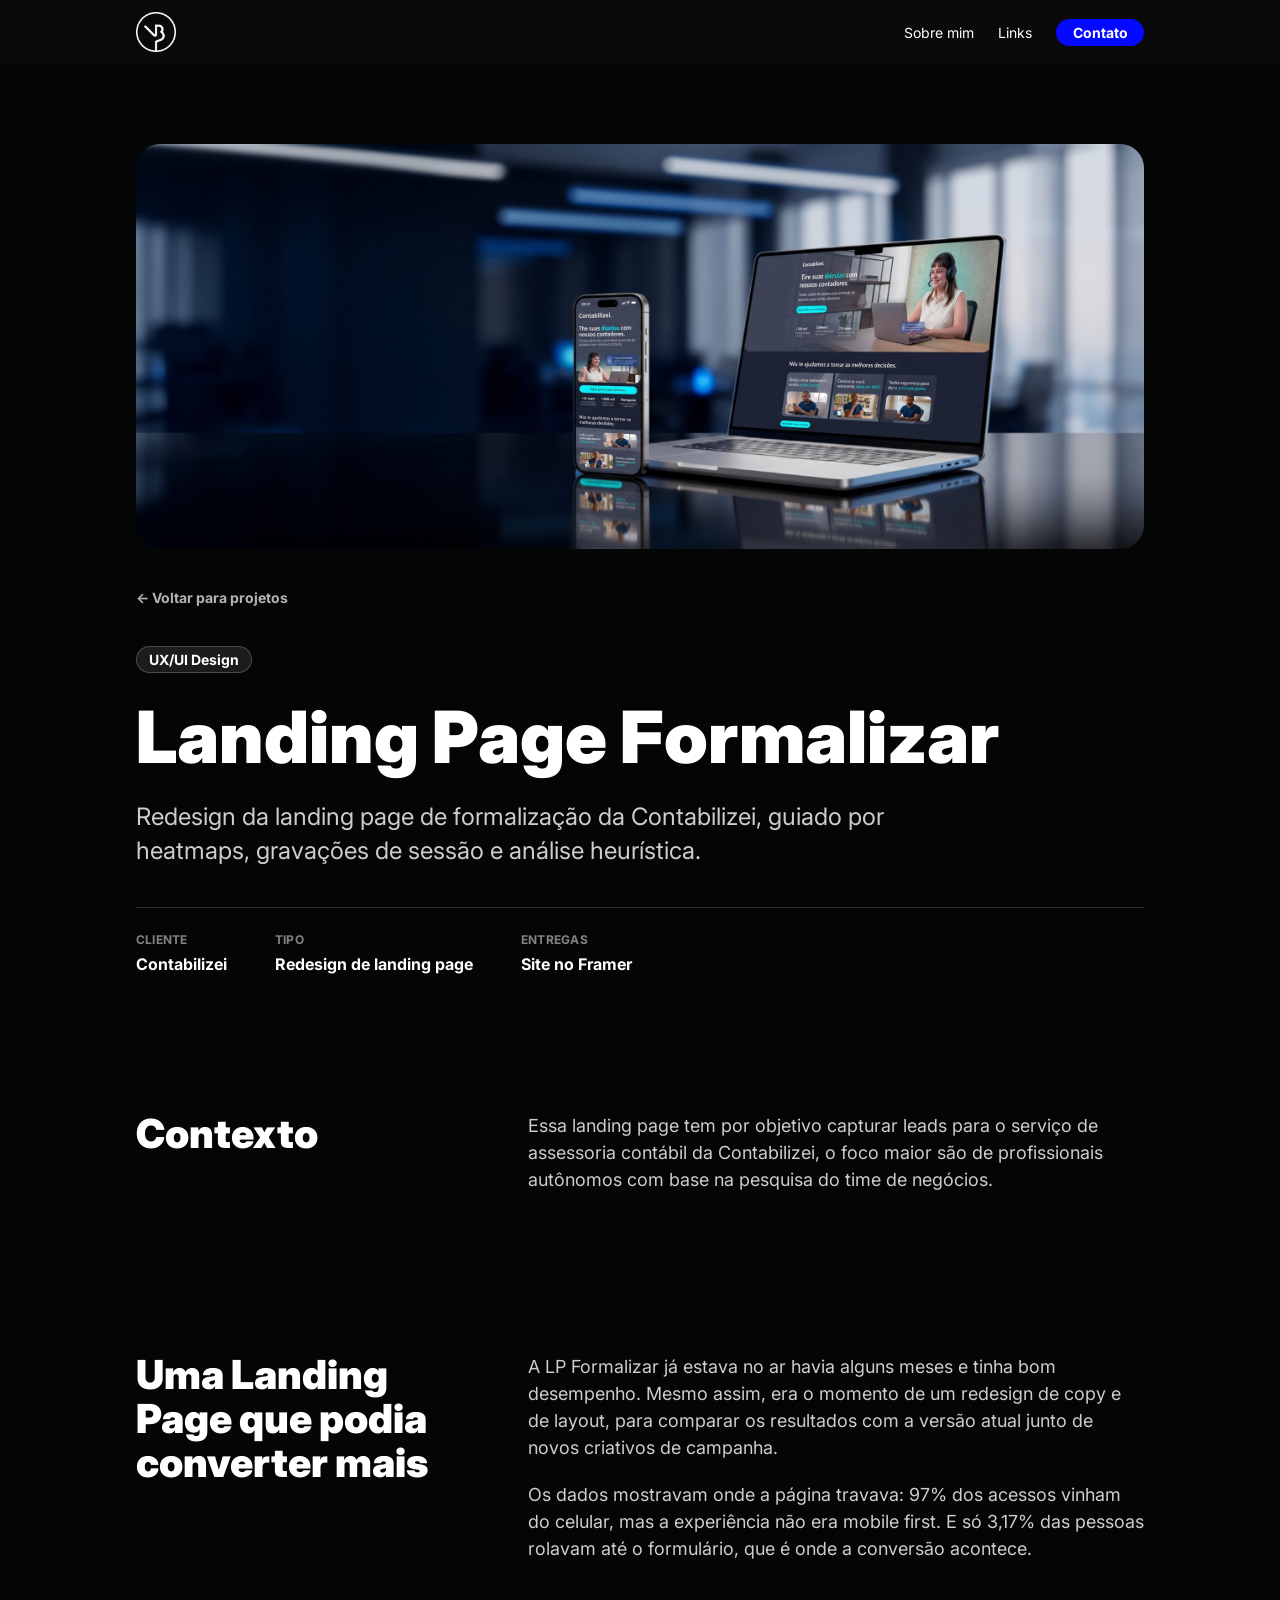
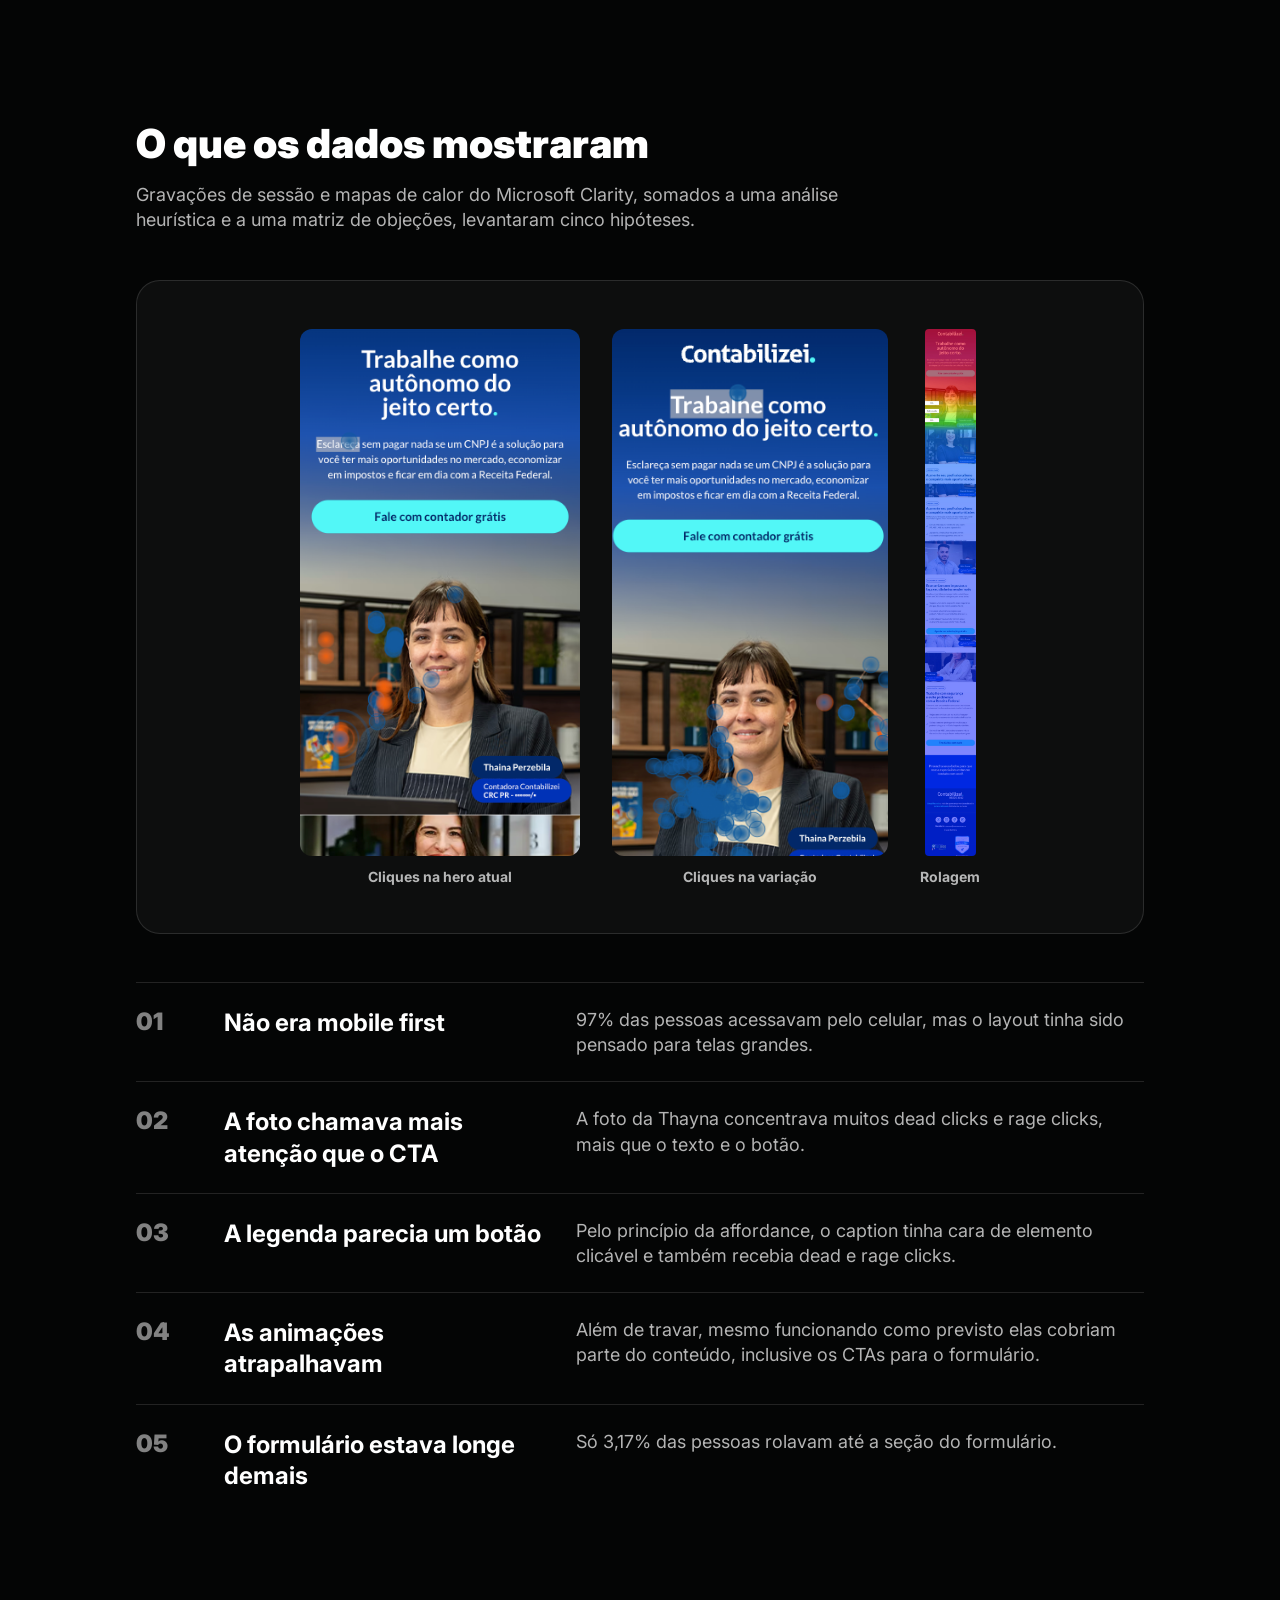
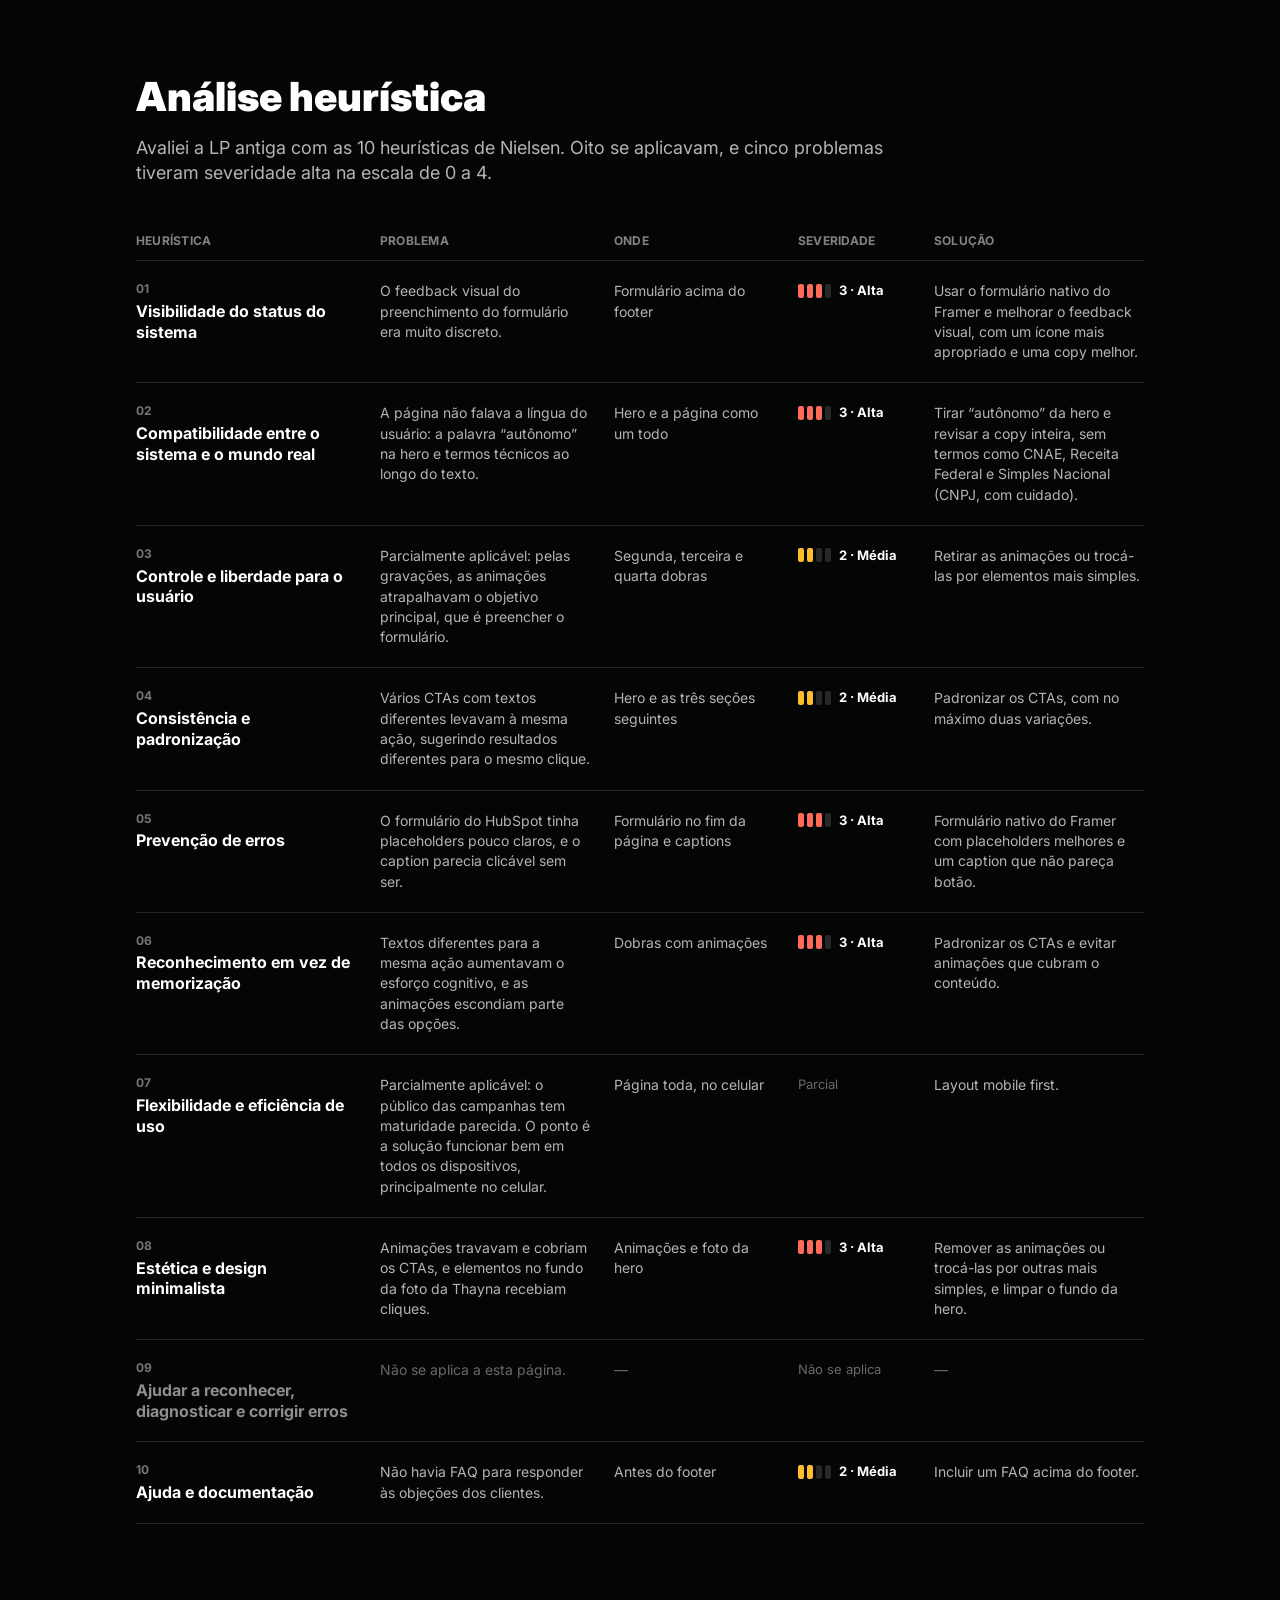
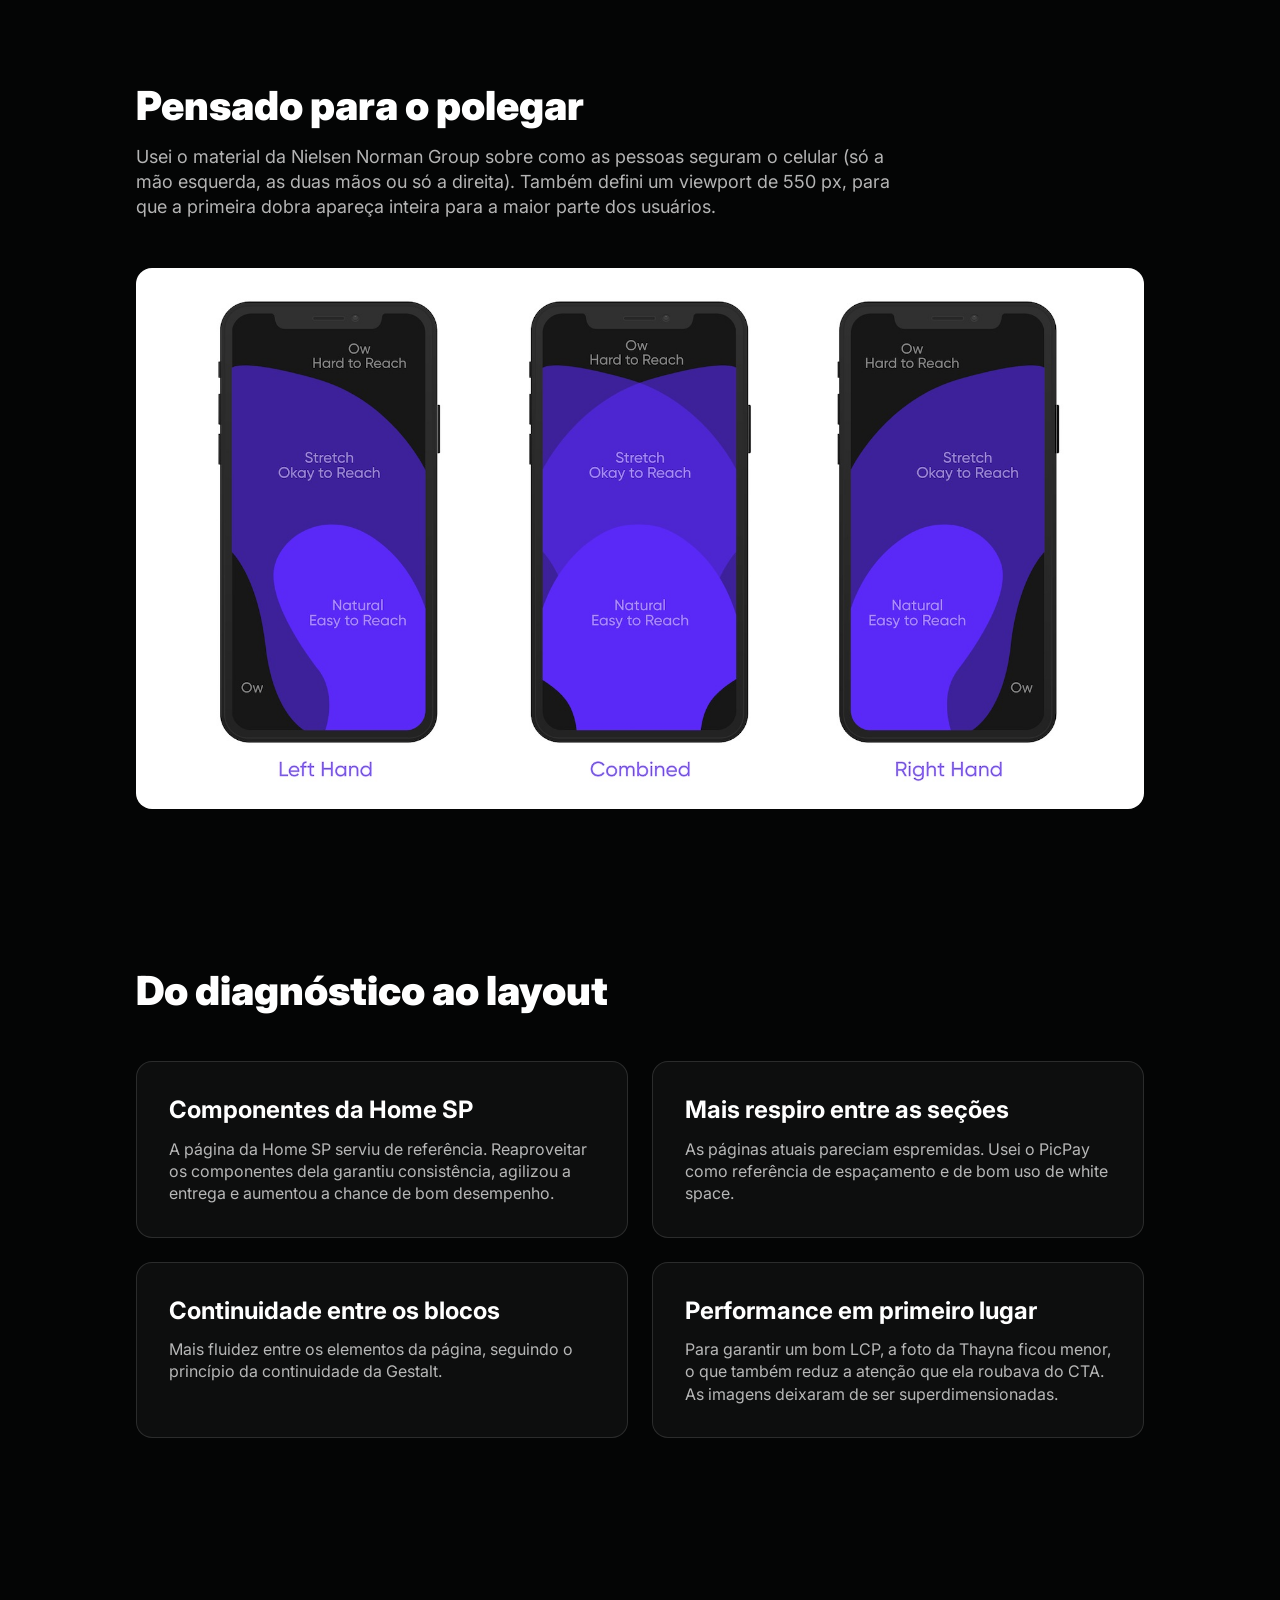
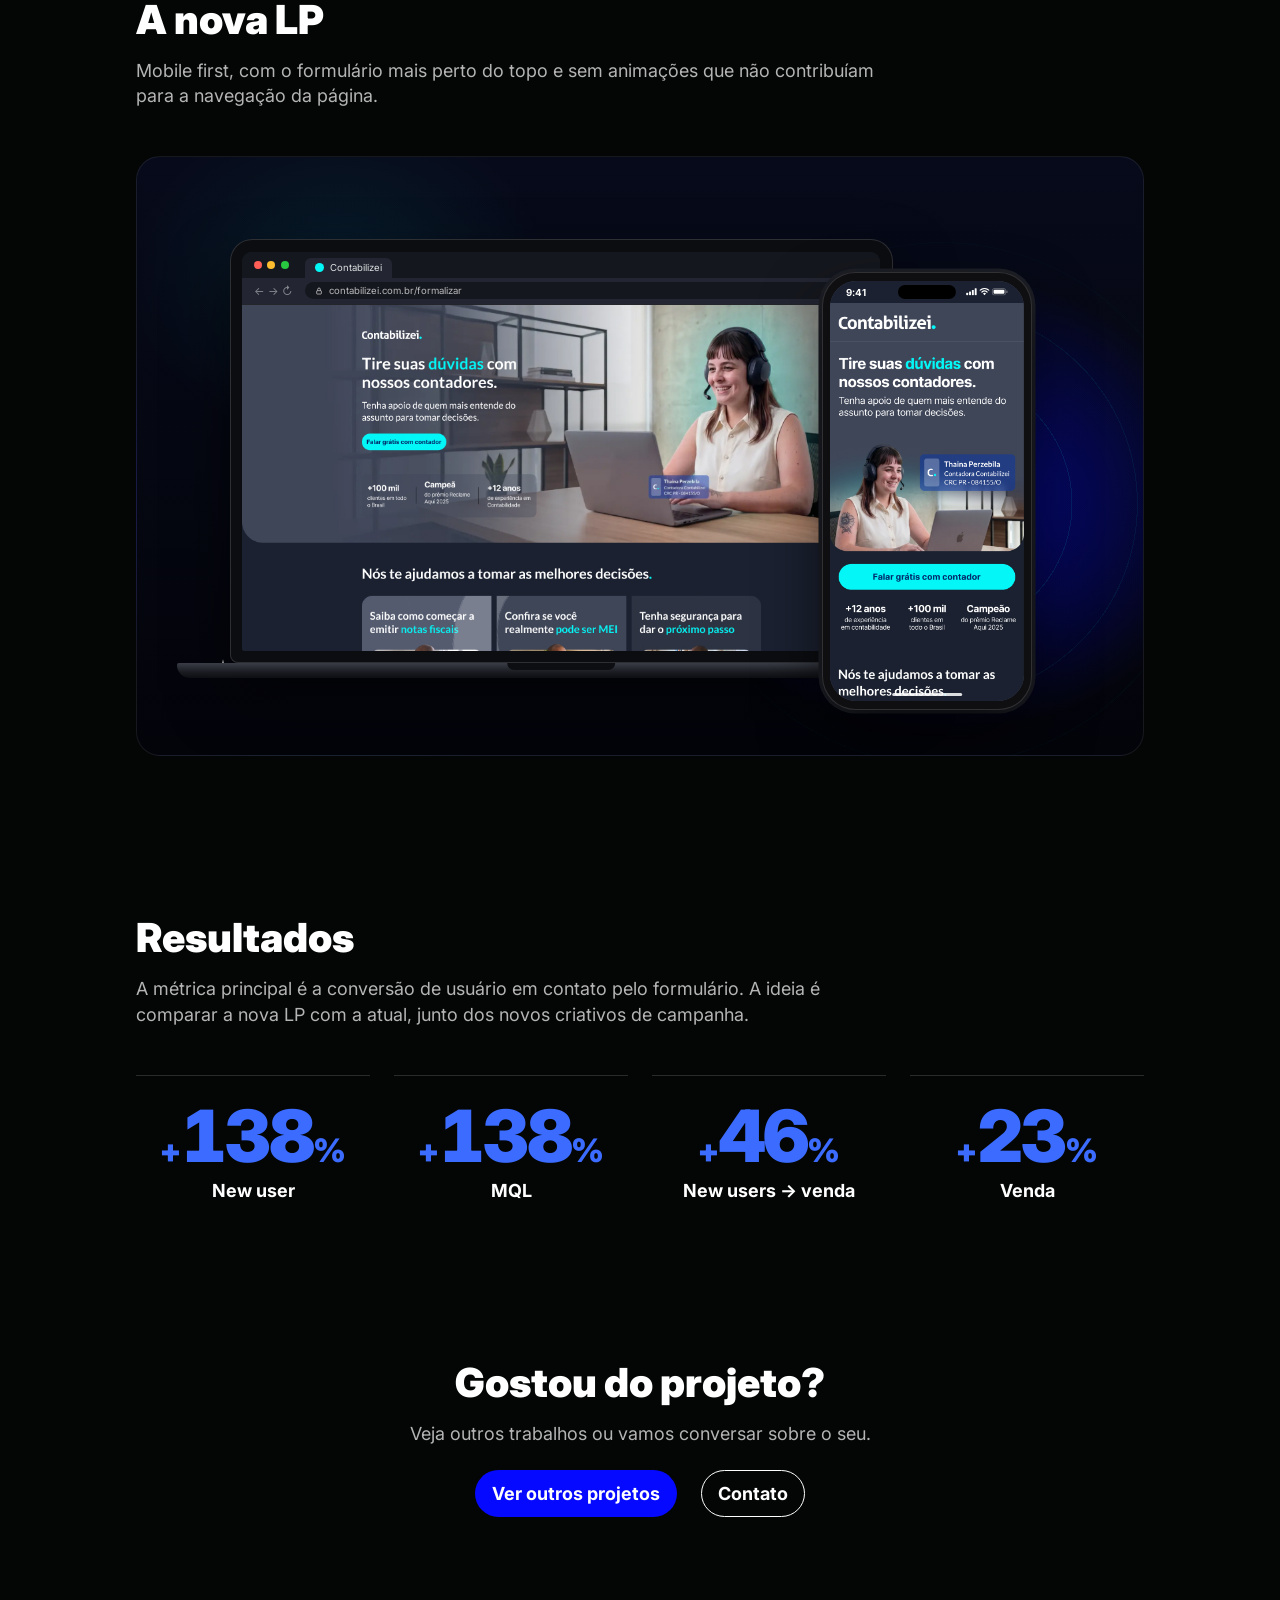
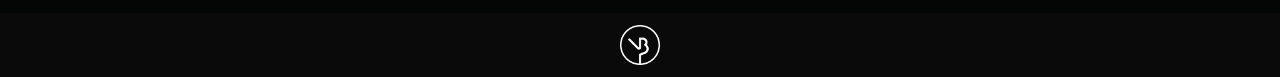
==== formalizar.html @ 8c61dcdd "Espaçamento vertical menor no mobile Seções passam de 56px para 40px em cima e embaixo (80px entre s" ====
<!DOCTYPE html>
<html lang="pt-BR">
<head>
  <meta charset="UTF-8">
  <meta name="viewport" content="width=device-width, initial-scale=1.0">
  <title>Landing Page Formalizar — Victor Brito</title>
  <link rel="preconnect" href="https://fonts.googleapis.com">
  <link rel="preconnect" href="https://fonts.gstatic.com" crossorigin>
  <link href="https://fonts.googleapis.com/css2?family=Inter:wght@400;700;900&display=swap" rel="stylesheet">
  <style>
    :root {
      --color-bg: #0a0a0a;
      --color-bg-alt: #040505;
      --color-text: #ffffff;
      --color-text-muted: rgba(255, 255, 255, .7);
      --color-border: rgba(255, 255, 255, .08);
      --color-primary: #0509ff;
      --color-card: rgba(255, 255, 255, .04);
      --color-card-border: rgba(255, 255, 255, .12);
      --stage-bg: linear-gradient(180deg, #05216b 0%, #12172a 100%);
      --container: 1008px;
      --gutter: 16px;
    }

    *, *::before, *::after { box-sizing: border-box; }
    html { scroll-behavior: smooth; }

    body {
      margin: 0;
      background: var(--color-bg-alt);
      color: var(--color-text);
      font-family: 'Inter', system-ui, sans-serif;
      -webkit-font-smoothing: antialiased;
    }

    a { color: inherit; text-decoration: none; }
    img { display: block; max-width: 100%; }

    .container {
      width: 100%;
      max-width: calc(var(--container) + var(--gutter) * 2);
      margin: 0 auto;
      padding: 0 var(--gutter);
    }

    .btn {
      display: inline-flex;
      align-items: center;
      justify-content: center;
      background: var(--color-primary);
      color: var(--color-text);
      font-weight: 700;
      border: 1px solid transparent;
      border-radius: 360px;
      white-space: nowrap;
    }
    .btn:hover { filter: brightness(1.15); }
    .btn--outline { background: transparent; border-color: var(--color-text); }
    .btn--outline:hover { filter: none; background: rgba(255, 255, 255, .08); }

    /* Header (mesmo do index) */
    .site-header {
      position: sticky;
      top: 0;
      z-index: 10;
      background: var(--color-bg);
      padding: 12px 0;
    }
    .header { display: flex; align-items: center; justify-content: space-between; }
    .header__logo img { width: 40px; height: 40px; }
    .nav { display: flex; align-items: center; gap: 24px; font-size: 14px; }
    .nav__link:hover { opacity: .75; }
    .nav .btn { width: 88px; padding: 4px 6px; font-size: 14px; }

    /* Seções */
    .section { padding: 80px 0; }
    .stack { display: flex; flex-direction: column; gap: 48px; }
    .section__header { display: flex; flex-direction: column; gap: 16px; }
    .section__title { margin: 0; font-size: 40px; font-weight: 900; line-height: 1.1; }
    .section__text { margin: 0; max-width: 760px; font-size: 18px; line-height: 1.4; color: var(--color-text-muted); }

    .card {
      background: var(--color-card);
      border: 1px solid var(--color-card-border);
      border-radius: 16px;
    }

    /* Celular com a LP rolando dentro da tela */
    .phone {
      --pw: 260px;
      flex: none;
      width: var(--pw);
      aspect-ratio: 250 / 520;
      padding: calc(var(--pw) * .035);
      background: #0f0f12;
      border: 1px solid rgba(255, 255, 255, .14);
      border-radius: calc(var(--pw) * .16);
      box-shadow: 0 24px 48px rgba(0, 0, 0, .45);
    }
    .phone__screen {
      display: flex;
      flex-direction: column;
      height: 100%;
      overflow: hidden;
      border-radius: calc(var(--pw) * .125);
      background: #3f4658;
    }
    /* Barra de status do iPhone, na cor do topo de cada LP */
    .status {
      position: relative;
      flex: none;
      display: flex;
      align-items: center;
      justify-content: space-between;
      height: calc(var(--pw) * .108);
      padding: 0 calc(var(--pw) * .075);
      background: #3f4658;
      color: #fff;
      font-size: calc(var(--pw) * .046);
      font-weight: 700;
      letter-spacing: -.01em;
    }
    .status--blue { background: #022869; }
    .status--lp { background: #1b2130; }
    .status::after {
      content: '';
      position: absolute;
      top: 20%;
      left: 50%;
      width: 30%;
      height: 60%;
      background: #000;
      border-radius: 999px;
      transform: translateX(-50%);
    }
    .status svg { width: calc(var(--pw) * .2); height: calc(var(--pw) * .036); }
    .phone__viewport { flex: 1; overflow: hidden; container-type: size; }
    /* indicador de início do iPhone */
    .phone__screen { position: relative; }
    .phone__screen::after {
      content: '';
      position: absolute;
      bottom: calc(var(--pw) * .025);
      left: 50%;
      width: 36%;
      height: calc(var(--pw) * .014);
      background: rgba(255, 255, 255, .85);
      border-radius: 999px;
      transform: translateX(-50%);
    }
    .phone__viewport img {
      width: 100%;
      height: auto;
      animation: lpScroll 48s ease-in-out var(--scroll-delay, 0s) infinite alternate;
    }
    @keyframes lpScroll {
      0%, 8%    { transform: translateY(0); }
      92%, 100% { transform: translateY(calc(-100% + 100cqh)); }
    }

    /* Hero */
    .hero { padding: 80px 0 56px; }
    .hero .stack { gap: 40px; }
    .hero__media { margin: 0; overflow: hidden; border-radius: 24px; aspect-ratio: 2400 / 964; background: #0b1220; }
    .hero__media img { width: 100%; height: 100%; object-fit: cover; object-position: 62% 50%; }

    .back-link {
      display: inline-flex;
      align-self: flex-start;
      font-size: 14px;
      font-weight: 700;
      color: var(--color-text-muted);
    }
    .back-link:hover { color: var(--color-text); }
    .intro { display: flex; flex-direction: column; align-items: flex-start; gap: 24px; }
    .tag {
      padding: 4px 12px;
      background: rgba(45, 44, 45, .6);
      border: 1px solid rgba(255, 255, 255, .2);
      border-radius: 360px;
      font-size: 14px;
      font-weight: 700;
    }
    .intro__title { margin: 0; font-size: 72px; font-weight: 900; line-height: 1.1; }
    .intro__text { margin: 0; max-width: 760px; font-size: 24px; line-height: 1.4; color: rgba(255, 255, 255, .8); }

    .facts {
      display: flex;
      flex-wrap: wrap;
      gap: 24px 48px;
      margin: 0;
      padding-top: 24px;
      border-top: 1px solid rgba(255, 255, 255, .15);
    }
    .facts dt { font-size: 12px; font-weight: 700; letter-spacing: .02em; text-transform: uppercase; color: rgba(255, 255, 255, .5); }
    .facts dd { margin: 6px 0 0; font-size: 16px; font-weight: 700; line-height: 1.4; }

    /* O problema */
    .about { display: grid; grid-template-columns: 320px 1fr; gap: 72px; }
    .about__title { margin: 0; font-size: 40px; font-weight: 900; line-height: 1.1; }
    .about__text { display: flex; flex-direction: column; gap: 20px; }
    .about__text p { margin: 0; font-size: 18px; line-height: 1.5; color: rgba(255, 255, 255, .8); }

    /* Diagnóstico */
    .heatmaps {
      display: flex;
      justify-content: center;
      align-items: flex-end;
      gap: 32px;
      margin: 0;
      padding: 48px;
      border-radius: 24px;
    }
    .heatmaps figure { display: flex; flex-direction: column; align-items: center; gap: 12px; margin: 0; }
    .heatmap__crop {
      position: relative;
      display: block;
      height: 527px;
      aspect-ratio: var(--ratio);
      overflow: hidden;
      border-radius: 12px;
    }
    .heatmap__crop--thin { border-radius: 4px; }
    /* --sx/--sy: fração visível; --tx/--ty: início do recorte (valores do Figma) */
    .heatmap__crop img {
      position: absolute;
      left: calc(var(--tx, 0) / var(--sx, 1) * -100%);
      top: calc(var(--ty, 0) / var(--sy, 1) * -100%);
      width: calc(100% / var(--sx, 1));
      height: calc(100% / var(--sy, 1));
      max-width: none;
    }
    .heatmaps figcaption { font-size: 14px; font-weight: 700; color: var(--color-text-muted); text-align: center; }

    .hypotheses { margin: 0; padding: 0; list-style: none; counter-reset: hip; }
    .hypotheses li {
      display: grid;
      grid-template-columns: 56px 320px 1fr;
      gap: 32px;
      padding: 24px 0;
      border-top: 1px solid var(--color-card-border);
      counter-increment: hip;
    }
    .hypotheses li::before {
      content: counter(hip, decimal-leading-zero);
      font-size: 24px;
      font-weight: 900;
      color: rgba(255, 255, 255, .5);
    }
    .hypotheses h3 { margin: 0; font-size: 24px; font-weight: 700; line-height: 1.3; }
    .hypotheses p { margin: 0; font-size: 18px; line-height: 1.4; color: var(--color-text-muted); }

    /* Ergonomia */
    .media { margin: 0; border-radius: 16px; overflow: hidden; }
    .media img { width: 100%; height: auto; }

    /* Decisões */
    .grid-2 { display: grid; grid-template-columns: repeat(2, 1fr); gap: 24px; }
    .decision { display: flex; flex-direction: column; gap: 12px; padding: 32px; }
    .decision h3 { margin: 0; font-size: 24px; font-weight: 700; line-height: 1.3; }
    .decision p { margin: 0; font-size: 16px; line-height: 1.4; color: var(--color-text-muted); }

    /*
      A nova LP: cena com notebook e celular (referência: mockups de produto em fundo escuro
      com brilho). Tudo é medido em cqw, então a composição escala inteira com a largura.
    */
    .showcase {
      position: relative;
      aspect-ratio: 1008 / 600;
      overflow: hidden;
      border-radius: 24px;
      background:
        radial-gradient(40% 55% at 80% 58%, rgba(5, 9, 255, .55), transparent 70%),
        radial-gradient(30% 40% at 20% 20%, rgba(4, 247, 247, .08), transparent 70%),
        linear-gradient(180deg, #070a1a 0%, #03040a 100%);
      border: 1px solid var(--color-border);
      container-type: inline-size;
    }
    /* anéis concêntricos atrás do celular */
    .showcase__rings {
      position: absolute;
      top: 58%;
      left: 80%;
      width: 60cqw;
      aspect-ratio: 1;
      border-radius: 50%;
      background: repeating-radial-gradient(circle, transparent 0 6.4cqw, rgba(4, 247, 247, .1) 6.4cqw calc(6.4cqw + 1px));
      -webkit-mask-image: radial-gradient(circle, #000 30%, transparent 70%);
      mask-image: radial-gradient(circle, #000 30%, transparent 70%);
      transform: translate(-50%, -50%);
    }
    .showcase__spark {
      position: absolute;
      width: 1.1cqw;
      aspect-ratio: 1;
      background: #fff;
      opacity: .8;
      clip-path: polygon(50% 0, 60% 40%, 100% 50%, 60% 60%, 50% 100%, 40% 60%, 0 50%, 40% 40%);
      animation: spark 3.2s ease-in-out var(--d, 0s) infinite;
    }
    @keyframes spark {
      0%, 100% { opacity: .25; transform: scale(.7); }
      50%      { opacity: .9;  transform: scale(1); }
    }

    /* no desktop os "slots" não existem: notebook e celular se posicionam na cena */
    .showcase__slot { display: contents; }
    .laptop { position: absolute; top: 8.2cqw; left: 9.2cqw; width: 65.9cqw; }
    .laptop__lid {
      padding: 1.1cqw;
      background: #0c0d11;
      border: 1px solid rgba(255, 255, 255, .14);
      border-radius: 2.2cqw 2.2cqw .8cqw .8cqw;
      box-shadow: 0 3cqw 6cqw rgba(0, 0, 0, .55);
    }
    .laptop__screen {
      display: flex;
      flex-direction: column;
      aspect-ratio: 16 / 10;
      overflow: hidden;
      border-radius: 1cqw 1cqw .3cqw .3cqw;
      background: #1b2130;
    }
    .laptop__base {
      position: relative;
      width: 116%;
      height: 1.5cqw;
      margin-left: -8%;
      background: linear-gradient(180deg, #3a3d46 0%, #1a1c22 60%, #0d0e12 100%);
      border-radius: .3cqw .3cqw 2cqw 2cqw;
    }
    .laptop__base::before {
      content: '';
      position: absolute;
      top: 0;
      left: 50%;
      width: 14%;
      height: 45%;
      background: #0d0e12;
      border-radius: 0 0 .8cqw .8cqw;
      transform: translateX(-50%);
    }
    /* barra do navegador */
    .browser { flex: none; background: #15171e; border-bottom: 1px solid rgba(255, 255, 255, .06); }
    .browser__tabs { display: flex; align-items: flex-end; gap: 1.6cqw; height: 2.6cqw; padding: 0 1.2cqw; }
    .browser__dots { display: flex; gap: .55cqw; align-self: center; }
    .browser__dots i { width: .8cqw; aspect-ratio: 1; border-radius: 50%; background: #ff5f57; }
    .browser__dots i:nth-child(2) { background: #febc2e; }
    .browser__dots i:nth-child(3) { background: #28c840; }
    .browser__tab {
      display: flex;
      align-items: center;
      gap: .6cqw;
      height: 2cqw;
      padding: 0 1cqw;
      background: #232632;
      border-radius: .6cqw .6cqw 0 0;
      font-size: .95cqw;
      color: rgba(255, 255, 255, .85);
    }
    .browser__tab::before { content: ''; width: .9cqw; aspect-ratio: 1; border-radius: 50%; background: #04f7f7; }
    .browser__bar { display: flex; align-items: center; gap: 1.2cqw; height: 2.6cqw; padding: 0 1.2cqw; background: #232632; }
    .browser__nav { display: flex; gap: .9cqw; font-size: 1.1cqw; color: rgba(255, 255, 255, .45); }
    .browser__url {
      display: flex;
      flex: 1;
      align-items: center;
      gap: .6cqw;
      height: 1.7cqw;
      padding: 0 1cqw;
      background: #15171e;
      border-radius: 999px;
      font-size: .95cqw;
      color: rgba(255, 255, 255, .7);
    }
    .browser__url svg { width: .8cqw; height: .8cqw; }
    .laptop__viewport { flex: 1; overflow: hidden; container-type: size; }
    .laptop__viewport img {
      width: 100%;
      height: auto;
      animation: lpScroll 40s ease-in-out -4s infinite alternate;
    }

    .showcase .phone {
      --pw: 20.9cqw;
      position: absolute;
      right: 11cqw;
      bottom: 4.5cqw;
      box-shadow: 0 3cqw 6cqw rgba(0, 0, 0, .6), 0 0 0 .35cqw #1d1f26;
    }

    /*
      Análise heurística: no desktop é uma tabela; no mobile cada heurística vira um item
      de acordeão (o título e a severidade ficam à vista, o resto abre ao tocar).
    */
    .heuristics { margin: 0; padding: 0; list-style: none; border-top: 1px solid var(--color-card-border); }
    .heuristics__head,
    .heuristic__row {
      display: grid;
      grid-template-columns: 220px 1fr 160px 112px 1fr;
      gap: 24px;
    }
    .heuristics__head {
      padding: 0 0 12px;
      font-size: 12px;
      font-weight: 700;
      letter-spacing: .02em;
      text-transform: uppercase;
      color: rgba(255, 255, 255, .5);
    }
    .heuristic { border-bottom: 1px solid var(--color-card-border); }
    .heuristic__row { padding: 20px 0; font-size: 14px; line-height: 1.45; color: var(--color-text-muted); }
    /* no desktop o botão e o corpo "somem" e os filhos viram células da grade */
    .heuristic__toggle {
      display: contents;
      font: inherit;
      color: inherit;
      text-align: left;
      background: none;
      border: 0;
      padding: 0;
      cursor: default;
    }
    .heuristic__name { font-size: 16px; font-weight: 700; line-height: 1.3; color: var(--color-text); }
    .heuristic__name small { display: block; margin-bottom: 4px; font-size: 12px; color: rgba(255, 255, 255, .45); }
    .heuristic__chevron { display: none; }
    .heuristic__body, .heuristic__inner { display: contents; }
    .heuristic__field { margin: 0; }
    /* ordem das colunas: heurística, problema, onde, severidade, solução */
    .heuristic__name { order: 1; }
    .heuristic__field:nth-child(1) { order: 2; }
    .heuristic__field:nth-child(2) { order: 3; }
    .heuristic__row .severity { order: 4; }
    .heuristic__field:nth-child(3) { order: 5; }
    .heuristic__field b { display: none; }
    .heuristic--na .heuristic__row { color: rgba(255, 255, 255, .4); }
    .heuristic--na .heuristic__name { color: rgba(255, 255, 255, .55); }
    /* severidade na escala de Nielsen (0 a 4) */
    .severity { display: inline-flex; align-items: center; gap: 8px; align-self: start; font-size: 13px; font-weight: 700; color: var(--color-text); white-space: nowrap; }
    .severity__bars { display: flex; gap: 3px; }
    .severity__bars i { width: 6px; height: 14px; border-radius: 2px; background: rgba(255, 255, 255, .14); }
    .severity[data-level="2"] .severity__bars i:nth-child(-n+2) { background: #febc2e; }
    .severity[data-level="3"] .severity__bars i:nth-child(-n+3) { background: #ff6b5a; }
    .severity--na { font-weight: 400; color: rgba(255, 255, 255, .4); }

    /* Resultados: big numbers */
    .bignums { display: grid; grid-template-columns: repeat(4, 1fr); gap: 24px; margin: 0; }
    .bignum {
      display: flex;
      flex-direction: column;
      align-items: center;
      gap: 8px;
      text-align: center;
      padding-top: 24px;
      border-top: 1px solid rgba(255, 255, 255, .15);
    }
    .bignum dt { order: 2; font-size: 18px; font-weight: 700; }
    .bignum dd {
      order: 1;
      margin: 0;
      font-size: 72px;
      font-weight: 900;
      line-height: 1;
      letter-spacing: -.03em;
      color: #3b6cff;
      font-variant-numeric: tabular-nums;
    }
    /* "+" e "%" menores, como no Figma */
    .bignum dd small { font-size: .45em; letter-spacing: 0; }

    /* CTA */
    .cta { padding-bottom: 96px; text-align: center; }
    .cta .section__header { align-items: center; margin-bottom: 24px; }
    .cta__actions { display: flex; flex-wrap: wrap; justify-content: center; gap: 24px; }
    .cta__actions .btn { padding: 12px 16px; font-size: 18px; }

    /* Footer */
    .site-footer { background: var(--color-bg); padding: 12px 0; }
    .site-footer .container { display: flex; justify-content: center; }
    .site-footer img { width: 40px; height: 40px; }

    @media (max-width: 900px) {
      .about { grid-template-columns: 1fr; gap: 24px; }
      .facts { grid-template-columns: repeat(2, 1fr); gap: 20px 16px; }
      .hypotheses li { grid-template-columns: 1fr; gap: 8px; }
      .heatmaps { gap: 12px; padding: 24px 16px; }
      .heatmap__crop { height: auto; width: 100%; }
      .heatmaps figure:nth-child(1), .heatmaps figure:nth-child(2) { width: 42%; }
      .heatmaps figure:nth-child(3) { width: 8%; }
      .heatmaps figcaption { font-size: 12px; }
      .bignums { grid-template-columns: repeat(2, 1fr); gap: 32px 24px; }
      .bignum dd { font-size: 64px; }
      /* heurísticas viram acordeão */
      .heuristics__head { display: none; }
      .heuristic__row { display: block; padding: 0; }
      .heuristic__toggle {
        display: grid;
        grid-template-columns: 1fr auto auto;
        align-items: center;
        gap: 12px;
        width: 100%;
        padding: 18px 0;
        cursor: pointer;
      }
      .heuristic__name, .heuristic__row .severity { order: 0; }
      .heuristic__chevron { display: block; width: 18px; height: 18px; color: rgba(255, 255, 255, .6); transition: transform .3s ease; }
      .heuristic.is-open .heuristic__chevron { transform: rotate(180deg); }
      .heuristic__body { display: grid; grid-template-rows: 0fr; transition: grid-template-rows .35s ease; }
      .heuristic.is-open .heuristic__body { grid-template-rows: 1fr; }
      .heuristic__inner { display: flex; flex-direction: column; gap: 14px; min-height: 0; overflow: hidden; }
      .heuristic.is-open .heuristic__inner { padding-bottom: 20px; }
      .heuristic__field b { display: block; margin-bottom: 4px; font-size: 12px; letter-spacing: .02em; text-transform: uppercase; color: rgba(255, 255, 255, .45); }
    }

    /* Mobile (Figma: frame de 390px, margem de 20px) */
    @media (max-width: 600px) {
      :root { --gutter: 20px; }
      .section { padding: 40px 0; }
      .stack { gap: 32px; }
      .hero { padding-top: 32px; }
      .hero .stack { gap: 32px; }
      .hero__media { aspect-ratio: 350 / 260; border-radius: 16px; }
      /*
        Cena do mockup no mobile (Figma): dois cards, o celular sozinho e depois o notebook.
        Cada slot vira um card com o próprio brilho, e os cqw passam a valer pela largura dele.
      */
      .showcase {
        display: flex;
        flex-direction: column;
        gap: 32px;
        aspect-ratio: auto;
        overflow: visible;
        background: none;
        border: 0;
        border-radius: 0;
      }
      .showcase__rings, .showcase__spark { display: none; }
      .showcase__slot {
        position: relative;
        display: block;
        overflow: hidden;
        background:
          radial-gradient(60% 55% at 50% 55%, rgba(5, 9, 255, .5), transparent 75%),
          linear-gradient(180deg, #070a1a 0%, #03040a 100%);
        border: 1px solid var(--color-border);
        border-radius: 16px;
        container-type: inline-size;
      }
      .showcase__slot--phone { aspect-ratio: 350 / 404; order: -1; }
      .showcase__slot--laptop { aspect-ratio: 350 / 205; }
      .showcase .phone { --pw: 50cqw; top: 5.4cqw; right: auto; bottom: auto; left: 25cqw; }
      .laptop { top: 4.3cqw; left: 10cqw; width: 80cqw; }
      .browser__tabs, .browser__bar { height: 4.6cqw; }
      .browser__dots i { width: 1.4cqw; }
      .browser__tab, .browser__url { font-size: 1.9cqw; }
      .browser__tab { height: 3.4cqw; }
      .browser__url { height: 3cqw; }
      .browser__nav { display: none; }
      .intro__title { font-size: 40px; }
      .intro__text { font-size: 18px; }
      .section__title, .about__title { font-size: 28px; }
      .section__text, .about__text p { font-size: 16px; }
      .facts { grid-template-columns: 1fr; gap: 16px; }
      .hypotheses h3 { font-size: 20px; }
      .hypotheses p { font-size: 16px; }
      .grid-2 { grid-template-columns: 1fr; gap: 16px; }
      .decision { padding: 24px; }
      .decision h3 { font-size: 20px; }
      .bignums { gap: 32px 16px; }
      .bignum dd { font-size: 48px; }
      .bignum dt { font-size: 16px; }
    }
    /* mobile: botões empilhados, na largura toda */
    @media (max-width: 600px) {
      .cta__actions { flex-direction: column; }
      .cta__actions .btn { width: 100%; }
    }
    /* Tipografia mobile um degrau menor; o corpo de texto segue em 16px */
    @media (max-width: 600px) {
      .hero { padding-bottom: 40px; }
      .intro__title { font-size: 32px; }
      .intro__text { font-size: 16px; }
      .section__title, .about__title { font-size: 24px; }
      .hypotheses h3, .decision h3 { font-size: 18px; }
      .bignum dd { font-size: 40px; }
      .cta__actions .btn { font-size: 16px; }
    }
  </style>
  <link rel="stylesheet" href="assets/liquid-glass.css">
  <link rel="stylesheet" href="assets/menu.css">
</head>
<body>
  <!-- Ícones da barra de status dos celulares: sinal, Wi-Fi e bateria -->
  <svg width="0" height="0" style="position: absolute" aria-hidden="true">
    <symbol id="status-icons" viewBox="0 0 66 12" fill="currentColor">
      <rect x="0" y="7.5" width="3" height="4" rx=".8"/>
      <rect x="4.5" y="5.5" width="3" height="6" rx=".8"/>
      <rect x="9" y="3" width="3" height="8.5" rx=".8"/>
      <rect x="13.5" y=".5" width="3" height="11" rx=".8"/>
      <path d="M29 11.6l-2.4-2.8a3.6 3.6 0 0 1 4.8 0z"/>
      <path d="M24.9 6.4a6.3 6.3 0 0 1 8.2 0" fill="none" stroke="currentColor" stroke-width="1.8" stroke-linecap="round"/>
      <path d="M22.2 3.4a10.4 10.4 0 0 1 13.6 0" fill="none" stroke="currentColor" stroke-width="1.8" stroke-linecap="round"/>
      <rect x="41.5" y=".9" width="21" height="10.2" rx="3" fill="none" stroke="currentColor" stroke-opacity=".45"/>
      <rect x="43.4" y="2.8" width="17.2" height="6.4" rx="1.6"/>
      <rect x="63.8" y="4" width="1.6" height="4" rx=".8" fill-opacity=".45"/>
    </symbol>
  </svg>

  <div class="site-header">
    <header class="container header">
      <a href="index.html" class="header__logo" aria-label="Início">
        <img src="assets/logo.png" alt="Logo Victor Brito" width="40" height="40">
      </a>
      <nav class="nav">
        <a href="sobre.html" class="nav__link">Sobre mim</a>
        <a href="links.html" class="nav__link">Links</a>
        <a href="https://api.whatsapp.com/send/?phone=5511976625372&amp;text&amp;type=phone_number&amp;app_absent=0" target="_blank" rel="noopener" class="btn">Contato</a>
      </nav>
    </header>
  </div>

  <main>
    <section class="hero">
      <div class="container stack">
        <figure class="hero__media">
          <img src="assets/formalizar/hero-mockup.jpg" alt="Nova LP Formalizar aberta em um celular e em um notebook sobre uma mesa" width="2400" height="964">
        </figure>

        <a href="index.html#projetos" class="back-link">← Voltar para projetos</a>

        <div class="intro">
          <span class="tag">UX/UI Design</span>
          <h1 class="intro__title">Landing Page Formalizar</h1>
          <p class="intro__text">Redesign da landing page de formalização da Contabilizei, guiado por heatmaps, gravações de sessão e análise heurística.</p>
        </div>

        <dl class="facts">
          <div><dt>Cliente</dt><dd>Contabilizei</dd></div>
          <div><dt>Tipo</dt><dd>Redesign de landing page</dd></div>
          <div><dt>Entregas</dt><dd>Site no Framer</dd></div>
        </dl>
      </div>
    </section>

    <section class="section" aria-labelledby="contexto-titulo">
      <div class="container">
        <div class="about">
          <h2 class="about__title" id="contexto-titulo">Contexto</h2>
          <div class="about__text">
            <p>Essa landing page tem por objetivo capturar leads para o serviço de assessoria contábil da Contabilizei, o foco maior são de profissionais autônomos com base na pesquisa do time de negócios.</p>
          </div>
        </div>
      </div>
    </section>

    <section class="section" aria-labelledby="problema-titulo">
      <div class="container">
        <div class="about">
          <h2 class="about__title" id="problema-titulo">Uma Landing Page que podia converter mais</h2>
          <div class="about__text">
            <p>A LP Formalizar já estava no ar havia alguns meses e tinha bom desempenho. Mesmo assim, era o momento de um redesign de copy e de layout, para comparar os resultados com a versão atual junto de novos criativos de campanha.</p>
            <p>Os dados mostravam onde a página travava: 97% dos acessos vinham do celular, mas a experiência não era mobile first. E só 3,17% das pessoas rolavam até o formulário, que é onde a conversão acontece.</p>
          </div>
        </div>
      </div>
    </section>

    <section class="section" aria-labelledby="diagnostico-titulo">
      <div class="container stack">
        <div class="section__header">
          <h2 class="section__title" id="diagnostico-titulo">O que os dados mostraram</h2>
          <p class="section__text">Gravações de sessão e mapas de calor do Microsoft Clarity, somados a uma análise heurística e a uma matriz de objeções, levantaram cinco hipóteses.</p>
        </div>
        <div class="heatmaps card">
          <figure>
            <span class="heatmap__crop" style="--ratio: 280 / 527; --sx: .9688; --sy: .9687; --tx: .0156; --ty: .0157"><img src="assets/formalizar/heatmap-cliques-v1.png" alt="Mapa de cliques da hero atual, com cliques concentrados na foto da contadora" loading="lazy" width="340" height="640"></span>
            <figcaption>Cliques na hero atual</figcaption>
          </figure>
          <figure>
            <span class="heatmap__crop" style="--ratio: 280 / 533; --sx: .9301; --sy: .9318; --tx: .035; --ty: .0168"><img src="assets/formalizar/heatmap-cliques-v2.png" alt="Mapa de cliques da variação da hero, com cliques na foto e na legenda" loading="lazy" width="334" height="636"></span>
            <figcaption>Cliques na variação</figcaption>
          </figure>
          <figure>
            <span class="heatmap__crop heatmap__crop--thin" style="--ratio: 51 / 527; --sx: .9295; --sy: .9284; --tx: .0353; --ty: .0031"><img src="assets/formalizar/heatmap-rolagem.jpg" alt="Mapa de rolagem da LP: a atenção cai do vermelho no topo para o azul antes do formulário" loading="lazy" width="385" height="3983"></span>
            <figcaption>Rolagem</figcaption>
          </figure>
        </div>
        <ol class="hypotheses">
          <li><h3>Não era mobile first</h3><p>97% das pessoas acessavam pelo celular, mas o layout tinha sido pensado para telas grandes.</p></li>
          <li><h3>A foto chamava mais atenção que o CTA</h3><p>A foto da Thayna concentrava muitos dead clicks e rage clicks, mais que o texto e o botão.</p></li>
          <li><h3>A legenda parecia um botão</h3><p>Pelo princípio da affordance, o caption tinha cara de elemento clicável e também recebia dead e rage clicks.</p></li>
          <li><h3>As animações atrapalhavam</h3><p>Além de travar, mesmo funcionando como previsto elas cobriam parte do conteúdo, inclusive os CTAs para o formulário.</p></li>
          <li><h3>O formulário estava longe demais</h3><p>Só 3,17% das pessoas rolavam até a seção do formulário.</p></li>
        </ol>
      </div>
    </section>

    <section class="section" aria-labelledby="heuristica-titulo">
      <div class="container stack">
        <div class="section__header">
          <h2 class="section__title" id="heuristica-titulo">Análise heurística</h2>
          <p class="section__text">Avaliei a LP antiga com as 10 heurísticas de Nielsen. Oito se aplicavam, e cinco problemas tiveram severidade alta na escala de 0 a 4.</p>
        </div>
        <div class="heuristics-table">
          <div class="heuristics__head" aria-hidden="true"><span>Heurística</span><span>Problema</span><span>Onde</span><span>Severidade</span><span>Solução</span></div>
          <ol class="heuristics">
            <li class="heuristic">
              <div class="heuristic__row">
                <button type="button" class="heuristic__toggle" aria-expanded="false">
                  <span class="heuristic__name"><small>01</small>Visibilidade do status do sistema</span>
                  <span class="severity" data-level="3"><span class="severity__bars" aria-hidden="true"><i></i><i></i><i></i><i></i></span>3 · Alta</span>
                  <svg class="heuristic__chevron" viewBox="0 0 24 24" fill="none" stroke="currentColor" stroke-width="2" stroke-linecap="round" stroke-linejoin="round" aria-hidden="true"><path d="m6 9 6 6 6-6"/></svg>
                </button>
                <div class="heuristic__body">
                  <div class="heuristic__inner">
                    <p class="heuristic__field"><b>Problema</b>O feedback visual do preenchimento do formulário era muito discreto.</p>
                    <p class="heuristic__field"><b>Onde</b>Formulário acima do footer</p>
                    <p class="heuristic__field"><b>Solução</b>Usar o formulário nativo do Framer e melhorar o feedback visual, com um ícone mais apropriado e uma copy melhor.</p>
                  </div>
                </div>
              </div>
            </li>
            <li class="heuristic">
              <div class="heuristic__row">
                <button type="button" class="heuristic__toggle" aria-expanded="false">
                  <span class="heuristic__name"><small>02</small>Compatibilidade entre o sistema e o mundo real</span>
                  <span class="severity" data-level="3"><span class="severity__bars" aria-hidden="true"><i></i><i></i><i></i><i></i></span>3 · Alta</span>
                  <svg class="heuristic__chevron" viewBox="0 0 24 24" fill="none" stroke="currentColor" stroke-width="2" stroke-linecap="round" stroke-linejoin="round" aria-hidden="true"><path d="m6 9 6 6 6-6"/></svg>
                </button>
                <div class="heuristic__body">
                  <div class="heuristic__inner">
                    <p class="heuristic__field"><b>Problema</b>A página não falava a língua do usuário: a palavra “autônomo” na hero e termos técnicos ao longo do texto.</p>
                    <p class="heuristic__field"><b>Onde</b>Hero e a página como um todo</p>
                    <p class="heuristic__field"><b>Solução</b>Tirar “autônomo” da hero e revisar a copy inteira, sem termos como CNAE, Receita Federal e Simples Nacional (CNPJ, com cuidado).</p>
                  </div>
                </div>
              </div>
            </li>
            <li class="heuristic">
              <div class="heuristic__row">
                <button type="button" class="heuristic__toggle" aria-expanded="false">
                  <span class="heuristic__name"><small>03</small>Controle e liberdade para o usuário</span>
                  <span class="severity" data-level="2"><span class="severity__bars" aria-hidden="true"><i></i><i></i><i></i><i></i></span>2 · Média</span>
                  <svg class="heuristic__chevron" viewBox="0 0 24 24" fill="none" stroke="currentColor" stroke-width="2" stroke-linecap="round" stroke-linejoin="round" aria-hidden="true"><path d="m6 9 6 6 6-6"/></svg>
                </button>
                <div class="heuristic__body">
                  <div class="heuristic__inner">
                    <p class="heuristic__field"><b>Problema</b>Parcialmente aplicável: pelas gravações, as animações atrapalhavam o objetivo principal, que é preencher o formulário.</p>
                    <p class="heuristic__field"><b>Onde</b>Segunda, terceira e quarta dobras</p>
                    <p class="heuristic__field"><b>Solução</b>Retirar as animações ou trocá-las por elementos mais simples.</p>
                  </div>
                </div>
              </div>
            </li>
            <li class="heuristic">
              <div class="heuristic__row">
                <button type="button" class="heuristic__toggle" aria-expanded="false">
                  <span class="heuristic__name"><small>04</small>Consistência e padronização</span>
                  <span class="severity" data-level="2"><span class="severity__bars" aria-hidden="true"><i></i><i></i><i></i><i></i></span>2 · Média</span>
                  <svg class="heuristic__chevron" viewBox="0 0 24 24" fill="none" stroke="currentColor" stroke-width="2" stroke-linecap="round" stroke-linejoin="round" aria-hidden="true"><path d="m6 9 6 6 6-6"/></svg>
                </button>
                <div class="heuristic__body">
                  <div class="heuristic__inner">
                    <p class="heuristic__field"><b>Problema</b>Vários CTAs com textos diferentes levavam à mesma ação, sugerindo resultados diferentes para o mesmo clique.</p>
                    <p class="heuristic__field"><b>Onde</b>Hero e as três seções seguintes</p>
                    <p class="heuristic__field"><b>Solução</b>Padronizar os CTAs, com no máximo duas variações.</p>
                  </div>
                </div>
              </div>
            </li>
            <li class="heuristic">
              <div class="heuristic__row">
                <button type="button" class="heuristic__toggle" aria-expanded="false">
                  <span class="heuristic__name"><small>05</small>Prevenção de erros</span>
                  <span class="severity" data-level="3"><span class="severity__bars" aria-hidden="true"><i></i><i></i><i></i><i></i></span>3 · Alta</span>
                  <svg class="heuristic__chevron" viewBox="0 0 24 24" fill="none" stroke="currentColor" stroke-width="2" stroke-linecap="round" stroke-linejoin="round" aria-hidden="true"><path d="m6 9 6 6 6-6"/></svg>
                </button>
                <div class="heuristic__body">
                  <div class="heuristic__inner">
                    <p class="heuristic__field"><b>Problema</b>O formulário do HubSpot tinha placeholders pouco claros, e o caption parecia clicável sem ser.</p>
                    <p class="heuristic__field"><b>Onde</b>Formulário no fim da página e captions</p>
                    <p class="heuristic__field"><b>Solução</b>Formulário nativo do Framer com placeholders melhores e um caption que não pareça botão.</p>
                  </div>
                </div>
              </div>
            </li>
            <li class="heuristic">
              <div class="heuristic__row">
                <button type="button" class="heuristic__toggle" aria-expanded="false">
                  <span class="heuristic__name"><small>06</small>Reconhecimento em vez de memorização</span>
                  <span class="severity" data-level="3"><span class="severity__bars" aria-hidden="true"><i></i><i></i><i></i><i></i></span>3 · Alta</span>
                  <svg class="heuristic__chevron" viewBox="0 0 24 24" fill="none" stroke="currentColor" stroke-width="2" stroke-linecap="round" stroke-linejoin="round" aria-hidden="true"><path d="m6 9 6 6 6-6"/></svg>
                </button>
                <div class="heuristic__body">
                  <div class="heuristic__inner">
                    <p class="heuristic__field"><b>Problema</b>Textos diferentes para a mesma ação aumentavam o esforço cognitivo, e as animações escondiam parte das opções.</p>
                    <p class="heuristic__field"><b>Onde</b>Dobras com animações</p>
                    <p class="heuristic__field"><b>Solução</b>Padronizar os CTAs e evitar animações que cubram o conteúdo.</p>
                  </div>
                </div>
              </div>
            </li>
            <li class="heuristic">
              <div class="heuristic__row">
                <button type="button" class="heuristic__toggle" aria-expanded="false">
                  <span class="heuristic__name"><small>07</small>Flexibilidade e eficiência de uso</span>
                  <span class="severity severity--na">Parcial</span>
                  <svg class="heuristic__chevron" viewBox="0 0 24 24" fill="none" stroke="currentColor" stroke-width="2" stroke-linecap="round" stroke-linejoin="round" aria-hidden="true"><path d="m6 9 6 6 6-6"/></svg>
                </button>
                <div class="heuristic__body">
                  <div class="heuristic__inner">
                    <p class="heuristic__field"><b>Problema</b>Parcialmente aplicável: o público das campanhas tem maturidade parecida. O ponto é a solução funcionar bem em todos os dispositivos, principalmente no celular.</p>
                    <p class="heuristic__field"><b>Onde</b>Página toda, no celular</p>
                    <p class="heuristic__field"><b>Solução</b>Layout mobile first.</p>
                  </div>
                </div>
              </div>
            </li>
            <li class="heuristic">
              <div class="heuristic__row">
                <button type="button" class="heuristic__toggle" aria-expanded="false">
                  <span class="heuristic__name"><small>08</small>Estética e design minimalista</span>
                  <span class="severity" data-level="3"><span class="severity__bars" aria-hidden="true"><i></i><i></i><i></i><i></i></span>3 · Alta</span>
                  <svg class="heuristic__chevron" viewBox="0 0 24 24" fill="none" stroke="currentColor" stroke-width="2" stroke-linecap="round" stroke-linejoin="round" aria-hidden="true"><path d="m6 9 6 6 6-6"/></svg>
                </button>
                <div class="heuristic__body">
                  <div class="heuristic__inner">
                    <p class="heuristic__field"><b>Problema</b>Animações travavam e cobriam os CTAs, e elementos no fundo da foto da Thayna recebiam cliques.</p>
                    <p class="heuristic__field"><b>Onde</b>Animações e foto da hero</p>
                    <p class="heuristic__field"><b>Solução</b>Remover as animações ou trocá-las por outras mais simples, e limpar o fundo da hero.</p>
                  </div>
                </div>
              </div>
            </li>
            <li class="heuristic heuristic--na">
              <div class="heuristic__row">
                <button type="button" class="heuristic__toggle" aria-expanded="false">
                  <span class="heuristic__name"><small>09</small>Ajudar a reconhecer, diagnosticar e corrigir erros</span>
                  <span class="severity severity--na">Não se aplica</span>
                  <svg class="heuristic__chevron" viewBox="0 0 24 24" fill="none" stroke="currentColor" stroke-width="2" stroke-linecap="round" stroke-linejoin="round" aria-hidden="true"><path d="m6 9 6 6 6-6"/></svg>
                </button>
                <div class="heuristic__body">
                  <div class="heuristic__inner">
                    <p class="heuristic__field"><b>Problema</b>Não se aplica a esta página.</p>
                    <p class="heuristic__field"><b>Onde</b>—</p>
                    <p class="heuristic__field"><b>Solução</b>—</p>
                  </div>
                </div>
              </div>
            </li>
            <li class="heuristic">
              <div class="heuristic__row">
                <button type="button" class="heuristic__toggle" aria-expanded="false">
                  <span class="heuristic__name"><small>10</small>Ajuda e documentação</span>
                  <span class="severity" data-level="2"><span class="severity__bars" aria-hidden="true"><i></i><i></i><i></i><i></i></span>2 · Média</span>
                  <svg class="heuristic__chevron" viewBox="0 0 24 24" fill="none" stroke="currentColor" stroke-width="2" stroke-linecap="round" stroke-linejoin="round" aria-hidden="true"><path d="m6 9 6 6 6-6"/></svg>
                </button>
                <div class="heuristic__body">
                  <div class="heuristic__inner">
                    <p class="heuristic__field"><b>Problema</b>Não havia FAQ para responder às objeções dos clientes.</p>
                    <p class="heuristic__field"><b>Onde</b>Antes do footer</p>
                    <p class="heuristic__field"><b>Solução</b>Incluir um FAQ acima do footer.</p>
                  </div>
                </div>
              </div>
            </li>
          </ol>
        </div>
      </div>
    </section>

    <section class="section" aria-labelledby="ergonomia-titulo">
      <div class="container stack">
        <div class="section__header">
          <h2 class="section__title" id="ergonomia-titulo">Pensado para o polegar</h2>
          <p class="section__text">Usei o material da Nielsen Norman Group sobre como as pessoas seguram o celular (só a mão esquerda, as duas mãos ou só a direita). Também defini um viewport de 550 px, para que a primeira dobra apareça inteira para a maior parte dos usuários.</p>
        </div>
        <figure class="media">
          <img src="assets/formalizar/ergonomia-nng.png" alt="Áreas de alcance do polegar no celular usando a mão esquerda, as duas mãos e a mão direita" loading="lazy" width="1600" height="860">
        </figure>
      </div>
    </section>

    <section class="section" aria-labelledby="decisoes-titulo">
      <div class="container stack">
        <div class="section__header">
          <h2 class="section__title" id="decisoes-titulo">Do diagnóstico ao layout</h2>
        </div>
        <div class="grid-2">
          <article class="decision card">
            <h3>Componentes da Home SP</h3>
            <p>A página da Home SP serviu de referência. Reaproveitar os componentes dela garantiu consistência, agilizou a entrega e aumentou a chance de bom desempenho.</p>
          </article>
          <article class="decision card">
            <h3>Mais respiro entre as seções</h3>
            <p>As páginas atuais pareciam espremidas. Usei o PicPay como referência de espaçamento e de bom uso de white space.</p>
          </article>
          <article class="decision card">
            <h3>Continuidade entre os blocos</h3>
            <p>Mais fluidez entre os elementos da página, seguindo o princípio da continuidade da Gestalt.</p>
          </article>
          <article class="decision card">
            <h3>Performance em primeiro lugar</h3>
            <p>Para garantir um bom LCP, a foto da Thayna ficou menor, o que também reduz a atenção que ela roubava do CTA. As imagens deixaram de ser superdimensionadas.</p>
          </article>
        </div>
      </div>
    </section>

    <section class="section" aria-labelledby="solucao-titulo">
      <div class="container stack">
        <div class="section__header">
          <h2 class="section__title" id="solucao-titulo">A nova LP</h2>
          <p class="section__text">Mobile first, com o formulário mais perto do topo e sem animações que não contribuíam para a navegação da página.</p>
        </div>
        <div class="showcase" role="img" aria-label="Nova LP Formalizar aberta em um notebook e em um celular, rolando do topo ao rodapé">
          <span class="showcase__rings"></span>
          <span class="showcase__spark" style="top: 84%; left: 8%; --d: -2s"></span>
          <span class="showcase__spark" style="top: 70%; left: 60%; --d: -.6s"></span>
          <div class="showcase__slot showcase__slot--laptop">
          <div class="laptop">
            <div class="laptop__lid">
              <div class="laptop__screen">
                <div class="browser">
                  <div class="browser__tabs">
                    <span class="browser__dots"><i></i><i></i><i></i></span>
                    <span class="browser__tab">Contabilizei</span>
                  </div>
                  <div class="browser__bar">
                    <span class="browser__nav">← → ↻</span>
                    <span class="browser__url"><svg viewBox="0 0 24 24" fill="none" stroke="currentColor" stroke-width="2.5" aria-hidden="true"><rect x="5" y="11" width="14" height="10" rx="2"/><path d="M8 11V7a4 4 0 0 1 8 0v4"/></svg>contabilizei.com.br/formalizar</span>
                  </div>
                </div>
                <div class="laptop__viewport"><img src="assets/formalizar/lp-desktop.jpg" alt="" loading="lazy" width="960" height="2130"></div>
              </div>
            </div>
            <div class="laptop__base"></div>
          </div>
          </div>
          <div class="showcase__slot showcase__slot--phone">
          <div class="phone">
            <div class="phone__screen">
              <div class="status status--lp"><span>9:41</span><svg aria-hidden="true"><use href="#status-icons"/></svg></div>
              <div class="phone__viewport"><img src="assets/formalizar/lp-mobile.jpg" alt="" loading="lazy" width="336" height="4096"></div>
            </div>
          </div>
          </div>
        </div>
      </div>
    </section>

    <section class="section" aria-labelledby="resultados-titulo">
      <div class="container stack">
        <div class="section__header">
          <h2 class="section__title" id="resultados-titulo">Resultados</h2>
          <p class="section__text">A métrica principal é a conversão de usuário em contato pelo formulário. A ideia é comparar a nova LP com a atual, junto dos novos criativos de campanha.</p>
        </div>
        <dl class="bignums">
          <div class="bignum"><dt>New user</dt><dd aria-label="+150%"><small aria-hidden="true">+</small><span data-count="150" aria-hidden="true">150</span><small aria-hidden="true">%</small></dd></div>
          <div class="bignum"><dt>MQL</dt><dd aria-label="+150%"><small aria-hidden="true">+</small><span data-count="150" aria-hidden="true">150</span><small aria-hidden="true">%</small></dd></div>
          <div class="bignum"><dt>New users → venda</dt><dd aria-label="+50%"><small aria-hidden="true">+</small><span data-count="50" aria-hidden="true">50</span><small aria-hidden="true">%</small></dd></div>
          <div class="bignum"><dt>Venda</dt><dd aria-label="+25%"><small aria-hidden="true">+</small><span data-count="25" aria-hidden="true">25</span><small aria-hidden="true">%</small></dd></div>
        </dl>
      </div>
    </section>

    <section class="section cta" aria-labelledby="cta-titulo">
      <div class="container">
        <div class="section__header">
          <h2 class="section__title" id="cta-titulo">Gostou do projeto?</h2>
          <p class="section__text">Veja outros trabalhos ou vamos conversar sobre o seu.</p>
        </div>
        <div class="cta__actions">
          <a href="index.html#projetos" class="btn">Ver outros projetos</a>
          <a href="https://api.whatsapp.com/send/?phone=5511976625372&amp;text&amp;type=phone_number&amp;app_absent=0" target="_blank" rel="noopener" class="btn btn--outline">Contato</a>
        </div>
      </div>
    </section>
  </main>

  <footer class="site-footer">
    <div class="container">
      <img src="assets/logo.png" alt="Logo Victor Brito" width="40" height="40">
    </div>
  </footer>

  <script>
    (function () {
      const header = document.querySelector('.site-header');
      const onScroll = () => header.classList.toggle('is-scrolled', window.scrollY > 8);
      onScroll();
      window.addEventListener('scroll', onScroll, { passive: true });

      /* Heurísticas: acordeão no mobile (no desktop a tabela fica toda aberta) */
      const mobile = window.matchMedia('(max-width: 900px)');
      document.querySelectorAll('.heuristic').forEach(item => {
        const btn = item.querySelector('.heuristic__toggle');
        btn.addEventListener('click', () => {
          if (!mobile.matches) return;
          const open = item.classList.toggle('is-open');
          btn.setAttribute('aria-expanded', String(open));
        });
      });

      /* Big numbers dos resultados: contam do zero quando aparecem na tela */
      const DURATION = 2000;
      const easeOutCubic = t => 1 - Math.pow(1 - t, 3);
      const countUp = el => {
        const target = Number(el.dataset.count);
        const start = performance.now();
        const tick = now => {
          const progress = Math.min((now - start) / DURATION, 1);
          el.textContent = Math.round(target * easeOutCubic(progress));
          if (progress < 1) requestAnimationFrame(tick);
        };
        requestAnimationFrame(tick);
      };
      const counters = document.querySelectorAll('[data-count]');
      counters.forEach(el => { el.textContent = '0'; });
      const counterObserver = new IntersectionObserver(entries => {
        entries.forEach(entry => {
          if (!entry.isIntersecting) return;
          countUp(entry.target);
          counterObserver.unobserve(entry.target);
        });
      }, { threshold: 0.6 });
      counters.forEach(el => counterObserver.observe(el));
    })();
  </script>
  <script src="assets/menu.js"></script>
  <script src="assets/liquid-glass.js"></script>
</body>
</html>
---- assets/liquid-glass.css ----
/*
  Cabeçalho em "vidro líquido": depois que a página rola, a barra vira uma cápsula
  de vidro flutuante. No Chrome/Edge o conteúdo que passa por baixo é refratado nas
  bordas (filtro SVG gerado em liquid-glass.js); nos outros navegadores fica o
  desfoque com brilho. O reflexo acompanha o cursor.
  No mobile a barra ocupa a largura toda, sem cantos arredondados.
*/
.site-header { transition: background-color .4s ease; }
.site-header.is-scrolled {
  background: transparent;
  -webkit-backdrop-filter: none;
  backdrop-filter: none;
  box-shadow: none;
}

.lg {
  --mx: 50%;
  --my: 0%;
  position: absolute;
  z-index: -1;
  top: 6px;
  bottom: 6px;
  /* acompanha a largura do conteúdo do cabeçalho, com 12px de respiro */
  left: calc(max(var(--gutter), (100% - var(--container)) / 2) - 12px);
  right: calc(max(var(--gutter), (100% - var(--container)) / 2) - 12px);
  border-radius: 999px;
  pointer-events: none;
  opacity: 0;
  transform: scale(.96);
  transform-origin: 50% 0;
  background:
    linear-gradient(180deg, rgba(255, 255, 255, .10), rgba(255, 255, 255, .02) 55%, rgba(255, 255, 255, .05)),
    rgba(18, 20, 22, .38);
  -webkit-backdrop-filter: blur(10px) saturate(180%);
  backdrop-filter: blur(10px) saturate(180%);
  box-shadow:
    inset 0 1px 0 rgba(255, 255, 255, .30),
    inset 0 -1px 0 rgba(255, 255, 255, .10),
    inset 0 0 0 1px rgba(255, 255, 255, .06),
    inset 0 -10px 18px -12px rgba(255, 255, 255, .12),
    0 10px 30px rgba(0, 0, 0, .35);
  transition: opacity .45s ease, transform .6s cubic-bezier(.2, .9, .25, 1.15);
}
/* Chrome/Edge: refração de verdade nas bordas */
.lg--refract {
  background:
    linear-gradient(180deg, rgba(255, 255, 255, .08), rgba(255, 255, 255, 0) 55%, rgba(255, 255, 255, .04)),
    rgba(18, 20, 22, .22);
  backdrop-filter: url(#lg-filter) blur(1px) saturate(170%) brightness(1.08);
}
.site-header.is-scrolled .lg { opacity: 1; transform: scale(1); }

/* reflexo que segue o cursor, por dentro... */
.lg::after {
  content: "";
  position: absolute;
  inset: 0;
  border-radius: inherit;
  background: radial-gradient(160px circle at var(--mx) var(--my), rgba(255, 255, 255, .16), transparent 65%);
  mix-blend-mode: plus-lighter;
  opacity: 0;
  transition: opacity .35s ease;
}
/* ...e na borda */
.lg::before {
  content: "";
  position: absolute;
  inset: 0;
  padding: 1px;
  border-radius: inherit;
  background: radial-gradient(120px circle at var(--mx) var(--my), rgba(255, 255, 255, .75), transparent 70%);
  -webkit-mask: linear-gradient(#000 0 0) content-box, linear-gradient(#000 0 0);
  -webkit-mask-composite: xor;
  mask: linear-gradient(#000 0 0) content-box exclude, linear-gradient(#000 0 0);
  opacity: 0;
  transition: opacity .35s ease;
}
.lg.is-lit::before,
.lg.is-lit::after { opacity: 1; }

/* Mobile: barra de ponta a ponta (a cápsula perto das bordas parecia um botão) */
@media (max-width: 600px) {
  .lg {
    inset: 0;
    border-radius: 0;
    transform: translateY(-8px);
    box-shadow:
      inset 0 -1px 0 rgba(255, 255, 255, .12),
      0 8px 24px rgba(0, 0, 0, .3);
  }
  .site-header.is-scrolled .lg { transform: none; }
  /* blur menor + conteúdo passando bem atrás do logo: vidro um pouco mais escuro para manter a leitura */
  .lg, .lg--refract {
    background:
      linear-gradient(180deg, rgba(255, 255, 255, .06), rgba(255, 255, 255, 0) 60%),
      rgba(10, 11, 12, .74);
  }
}
---- assets/menu.css ----
/*
  Menu mobile (hambúrguer) e cards de link.
  Os cards (.mcard) também são usados na página Sobre mim.
*/

/* ---------- Cards de link ---------- */
.mcards { display: flex; flex-direction: column; gap: 12px; }
.mcard {
  --tint: 74, 77, 255;
  display: flex;
  align-items: center;
  gap: 16px;
  padding: 16px;
  background: linear-gradient(180deg, #1a1a1a, #121212);
  border: 1px solid rgba(255, 255, 255, .08);
  border-radius: 16px;
  transition: transform .3s cubic-bezier(.2, .7, .2, 1), border-color .25s ease, background-color .25s ease;
}
.mcard--whatsapp { --tint: 37, 211, 102; }
.mcard--linkedin { --tint: 59, 142, 234; }
.mcard--instagram { --tint: 225, 48, 108; }
.mcard--email { --tint: 26, 59, 255; }
.mcard:hover { transform: translateY(-2px); border-color: rgba(var(--tint), .45); }
.mcard:active { transform: scale(.98); }
.mcard__icon {
  display: grid;
  place-items: center;
  flex: none;
  width: 44px;
  height: 44px;
  border-radius: 12px;
  color: rgb(var(--tint));
  background: rgba(var(--tint), .14);
  border: 1px solid rgba(var(--tint), .3);
}
.mcard__icon svg { width: 22px; height: 22px; }
/* ícones das redes/email já têm forma e cor próprias: ficam soltos, sem o quadradinho */
.mcard__icon:has(img) { background: none; border: 0; }
.mcard__icon img { display: block; width: 32px; height: 32px; }
.mcard__text { display: flex; flex-direction: column; gap: 2px; min-width: 0; flex: 1; }
.mcard__title { font-size: 16px; font-weight: 700; }
.mcard__desc { font-size: 14px; color: rgba(255, 255, 255, .6); white-space: nowrap; overflow: hidden; text-overflow: ellipsis; }
.mcard__cta {
  display: grid;
  place-items: center;
  flex: none;
  width: 32px;
  height: 32px;
  border-radius: 50%;
  background: rgba(255, 255, 255, .06);
  border: 1px solid rgba(255, 255, 255, .1);
  transition: background-color .25s ease, transform .3s cubic-bezier(.2, .7, .2, 1);
}
.mcard__cta svg { width: 16px; height: 16px; }
.mcard:hover .mcard__cta { background: rgba(var(--tint), .9); transform: rotate(45deg); }
.mcards__label { margin: 0 0 -4px; font-size: 12px; font-weight: 700; color: rgba(255, 255, 255, .5); }

/* ---------- Botão do menu ---------- */
.menu-btn {
  display: none;
  place-items: center;
  width: 40px;
  height: 40px;
  padding: 0;
  color: #fff;
  background: rgba(255, 255, 255, .06);
  border: 1px solid rgba(255, 255, 255, .12);
  border-radius: 50%;
  cursor: pointer;
  transition: background-color .2s ease, transform .2s ease;
}
.menu-btn:hover { background: rgba(255, 255, 255, .12); }
.menu-btn:active { transform: scale(.94); }
.menu-btn svg { width: 20px; height: 20px; }

@media (max-width: 600px) {
  .nav { display: none; }
  .menu-btn { display: grid; }
}

/* ---------- Painel do menu ---------- */
.mmenu {
  position: fixed;
  inset: 0;
  z-index: 100;
  display: flex;
  flex-direction: column;
  gap: 32px;
  padding: 12px 20px 32px;
  overflow-y: auto;
  overscroll-behavior: contain;
  background: #0a0a0a;
  opacity: 0;
  visibility: hidden;
  transition: opacity .3s ease, visibility 0s linear .3s;
}
.mmenu.is-open { opacity: 1; visibility: visible; transition: opacity .3s ease; }
.mmenu__head { display: flex; align-items: center; justify-content: space-between; }
.mmenu__head img { width: 40px; height: 40px; }
.mmenu__profile { display: flex; flex-direction: column; align-items: center; gap: 16px; text-align: center; }
.mmenu__photo {
  width: 112px;
  height: 112px;
  border-radius: 50%;
  object-fit: cover;
  box-shadow: 0 0 0 4px rgba(255, 255, 255, .12);
}
.mmenu__name { margin: 0; font-size: 32px; font-weight: 900; line-height: 1.2; }
.mmenu__role { margin: 4px 0 0; font-size: 16px; color: rgba(255, 255, 255, .75); }
.mmenu__status {
  display: inline-flex;
  align-items: center;
  gap: 8px;
  padding: 4px 12px 4px 10px;
  background: rgba(45, 44, 45, .32);
  border: .5px solid rgba(255, 255, 255, .35);
  border-radius: 360px;
  font-size: 12px;
  font-weight: 700;
}
.mmenu__status::before {
  content: "";
  width: 8px;
  height: 8px;
  border-radius: 50%;
  background: #25d366;
  box-shadow: 0 0 6px rgba(37, 211, 102, .6);
  animation: mmenuPulse 2s ease-in-out infinite;
}
@keyframes mmenuPulse { 50% { box-shadow: 0 0 0 4px rgba(37, 211, 102, .15); } }

/* entrada em cascata dos blocos */
.mmenu > * { opacity: 0; transform: translateY(16px); }
.mmenu.is-open > * {
  opacity: 1;
  transform: none;
  transition: opacity .45s ease, transform .55s cubic-bezier(.2, .7, .2, 1);
  transition-delay: calc(var(--i, 0) * 70ms);
}
.mmenu > .mmenu__head { opacity: 1; transform: none; }

/* sem animação de movimento, só fade (o Windows do usuário reduz movimento) */
@media (prefers-reduced-motion: reduce) {
  .mmenu > * { transform: none; }
}

body.menu-open { overflow: hidden; }
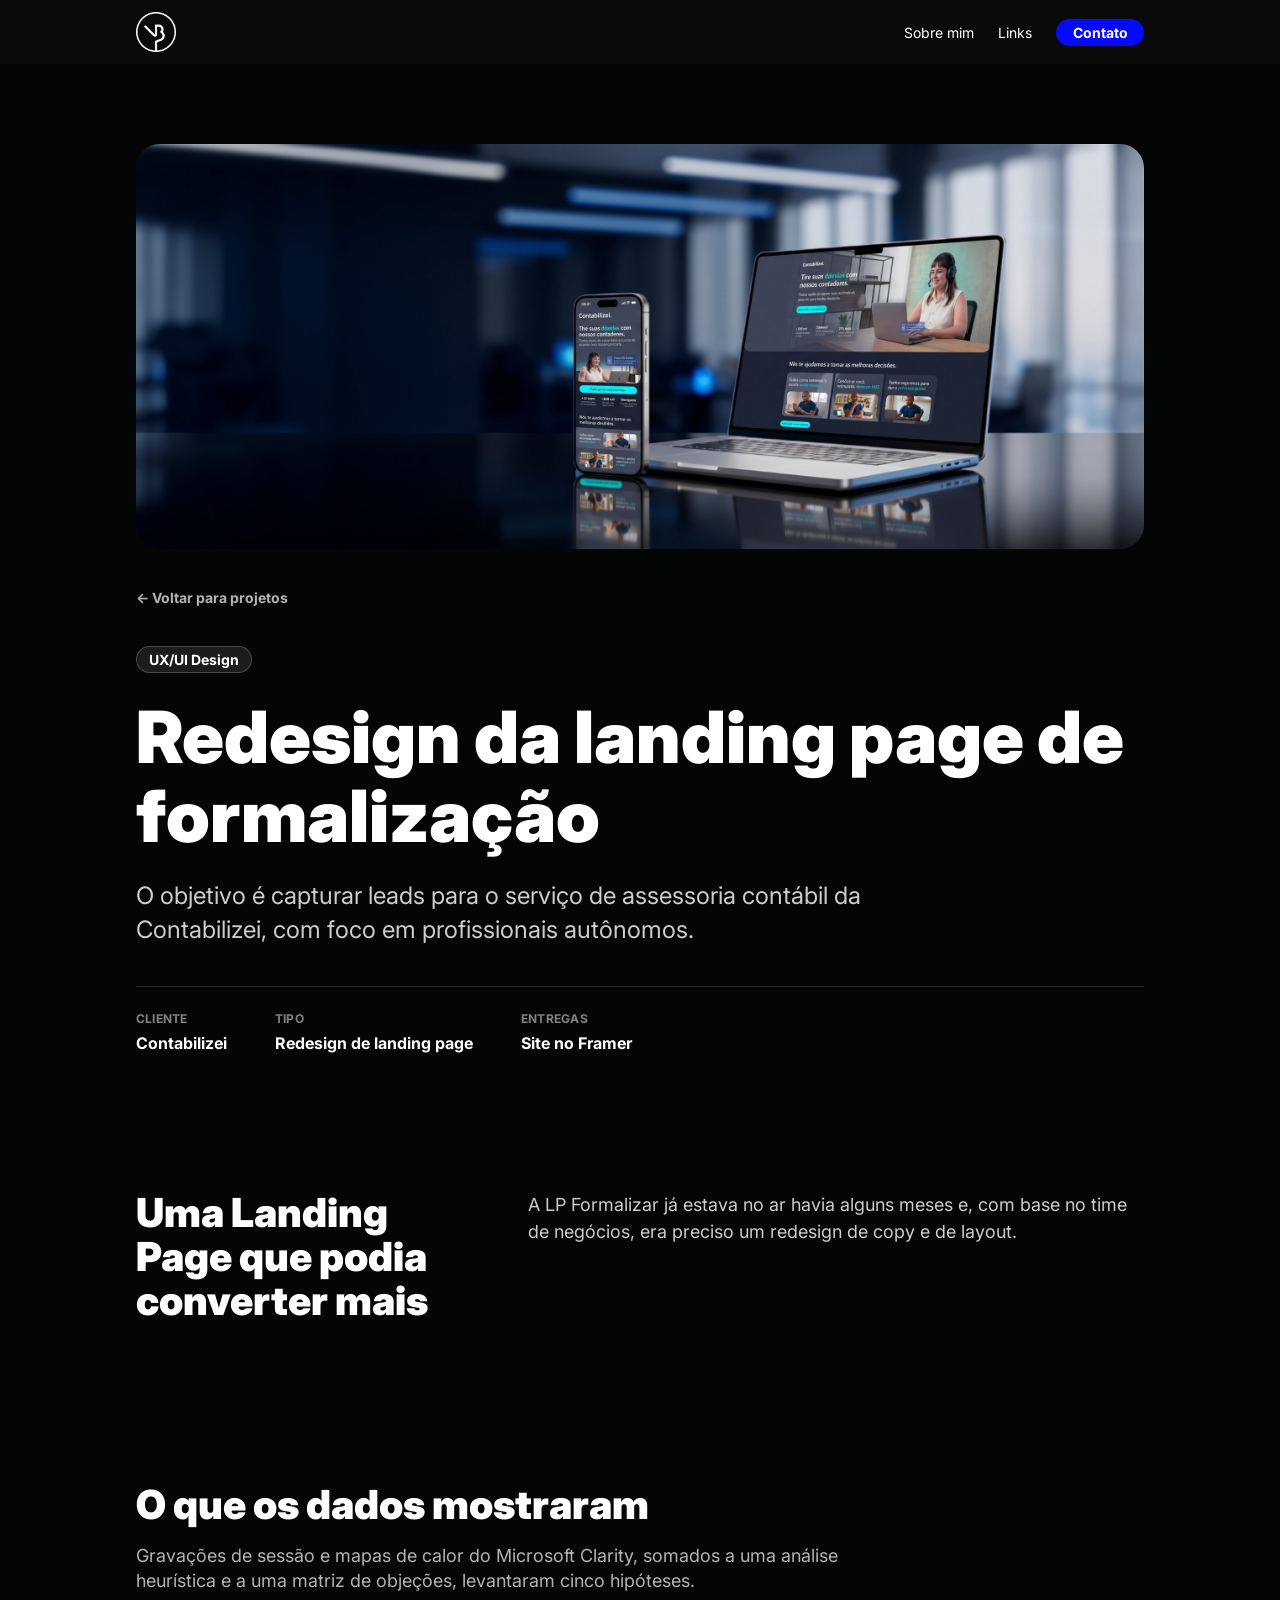
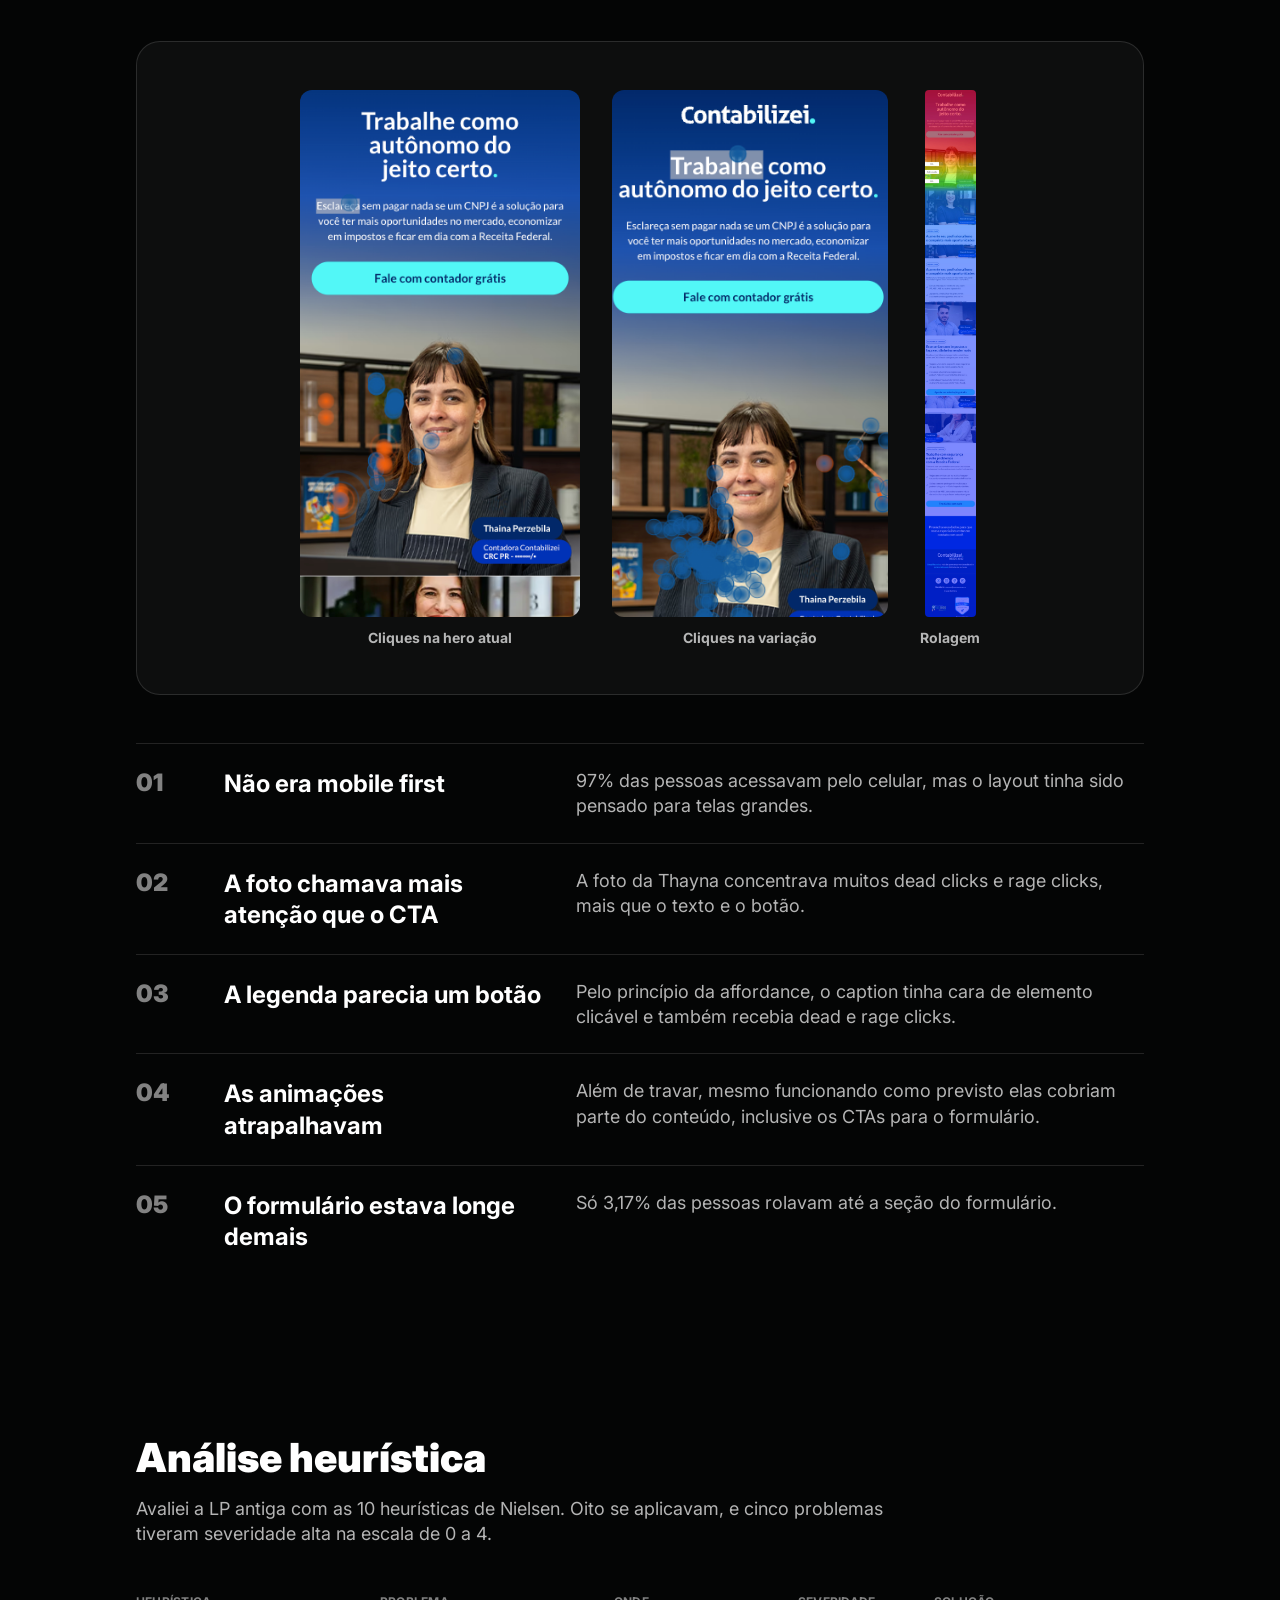
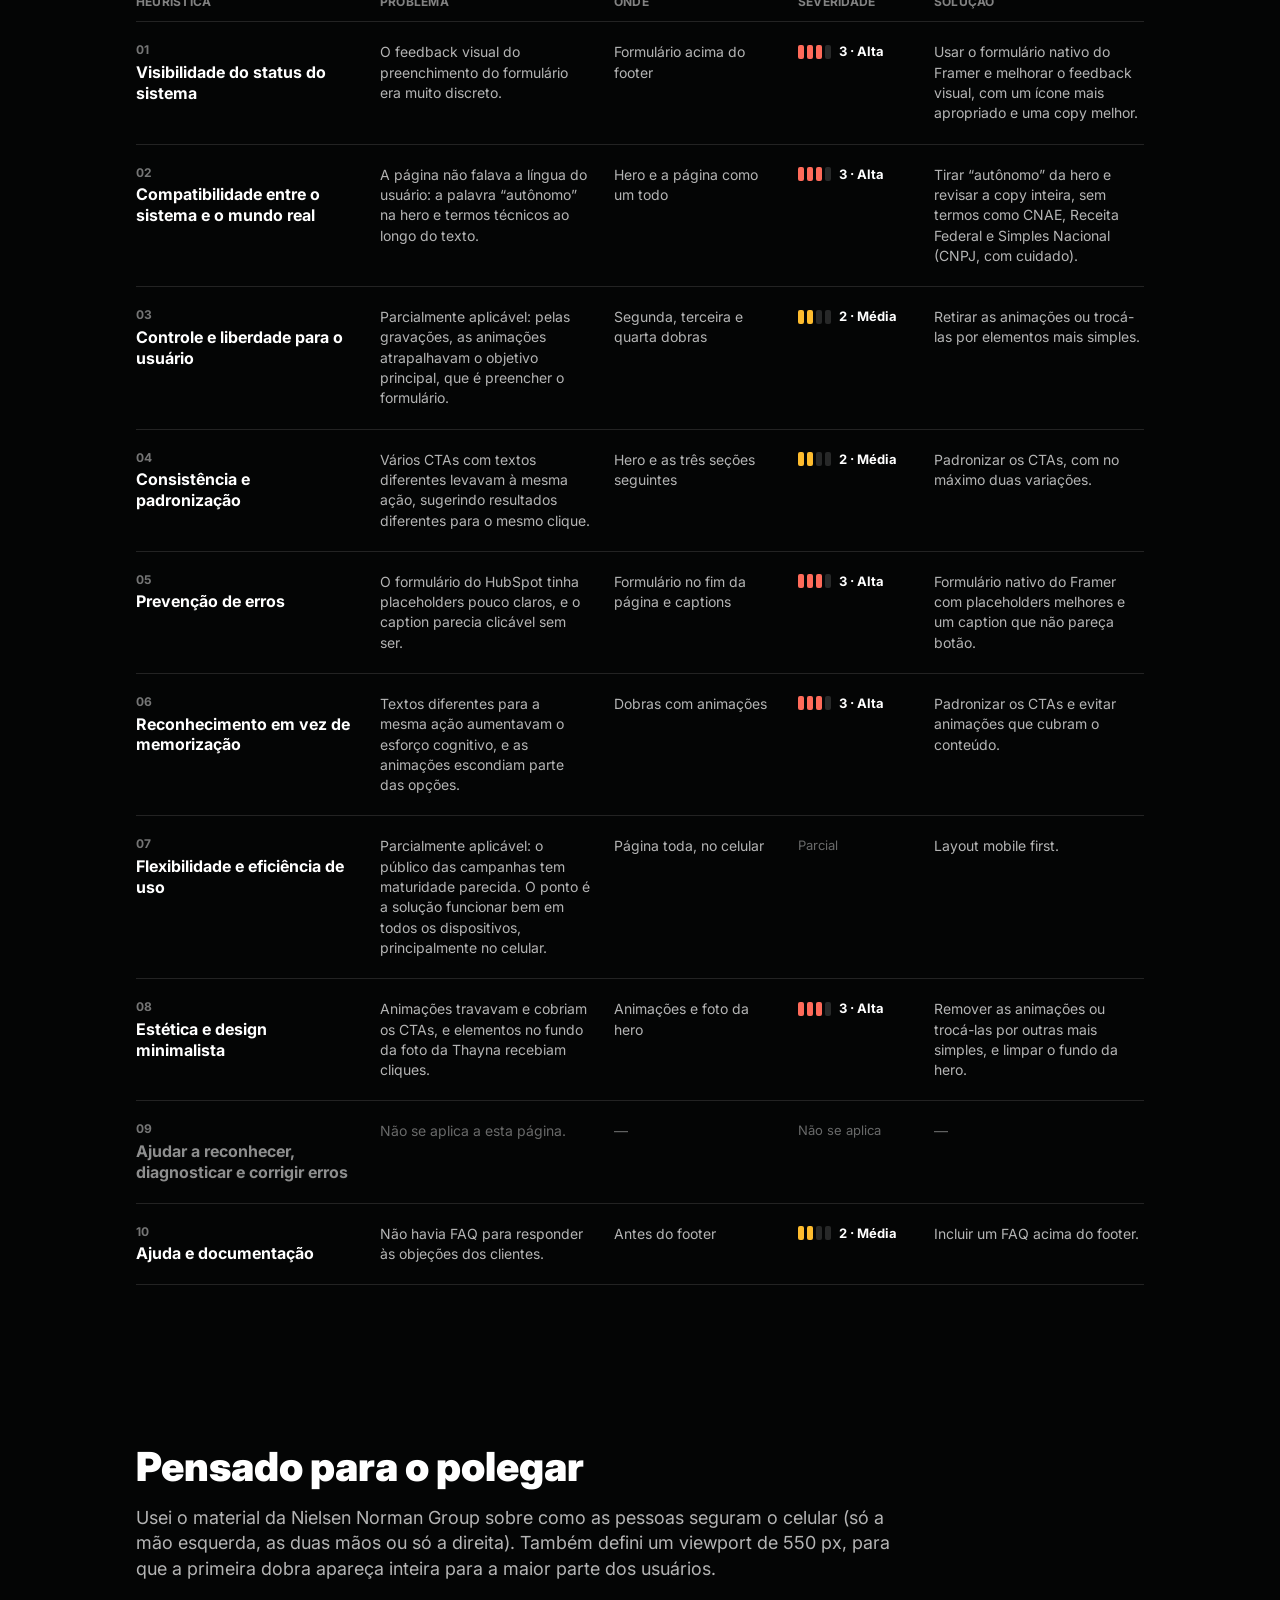
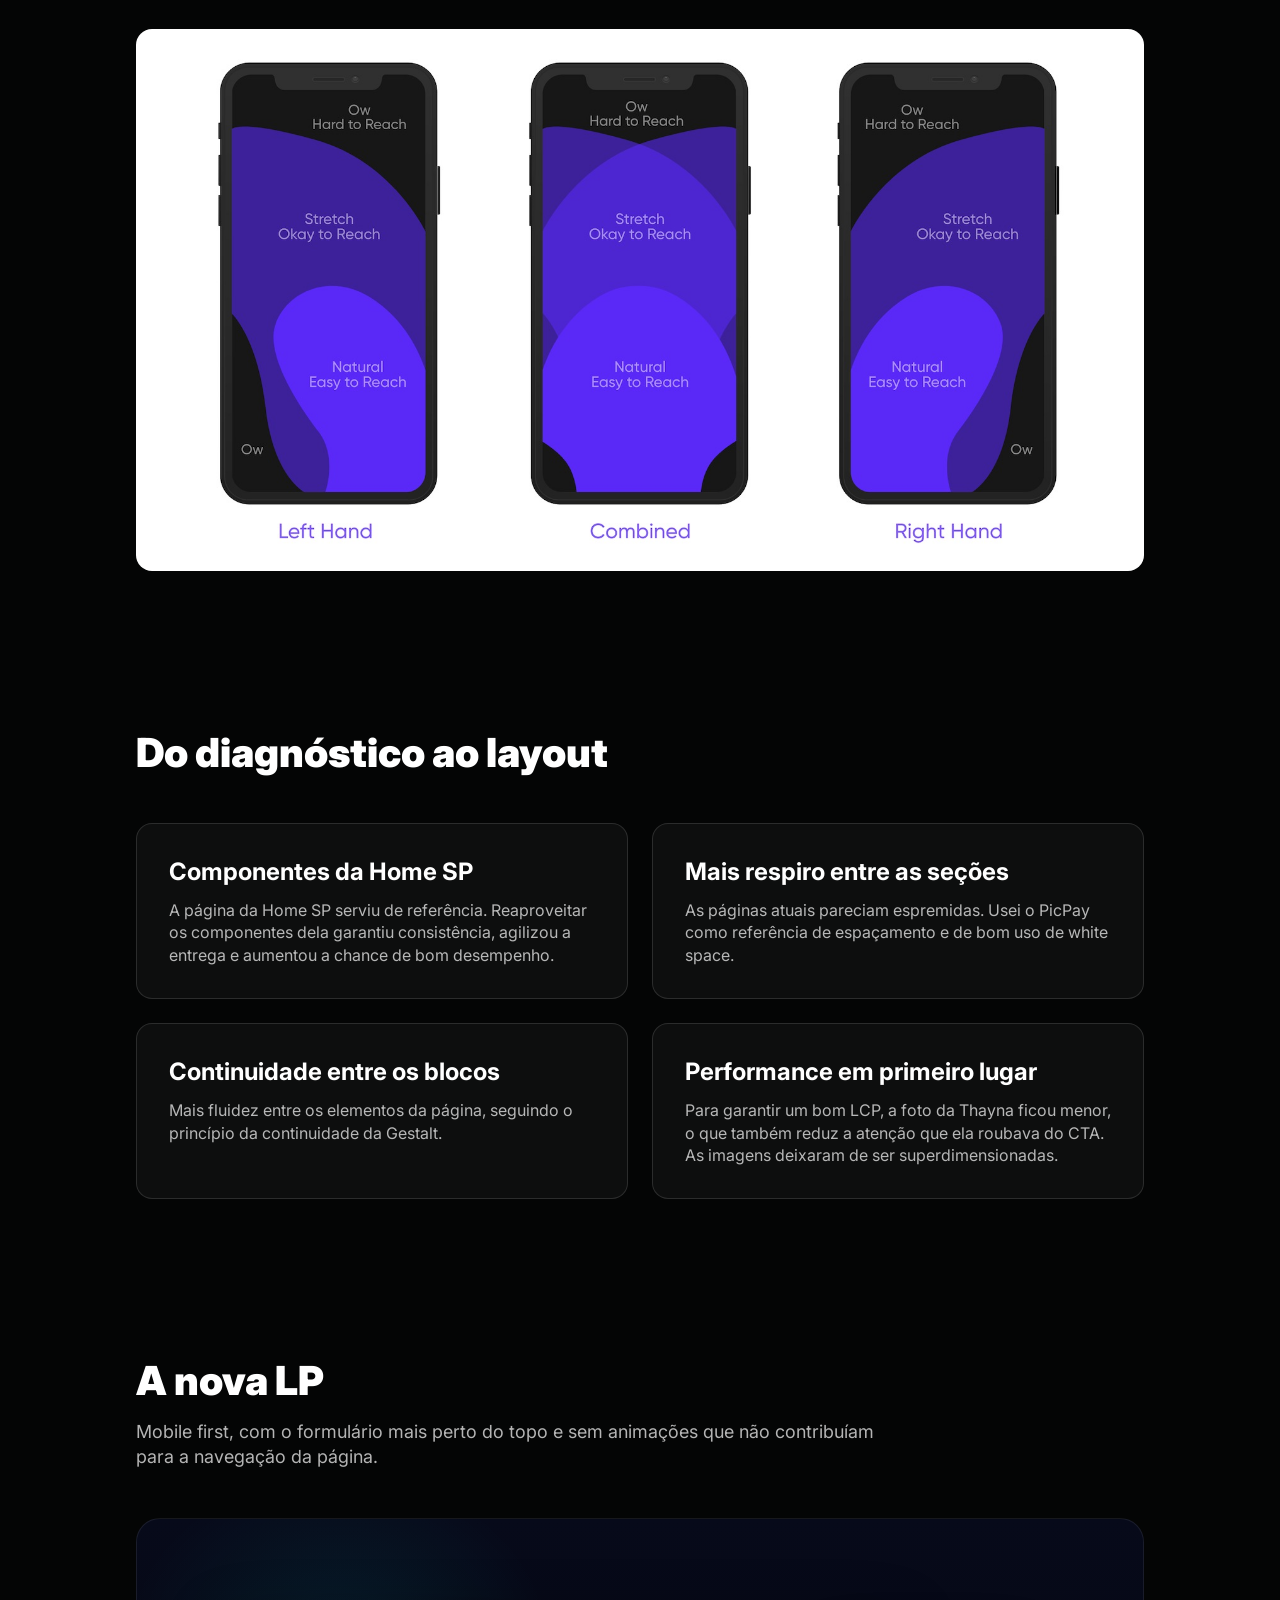
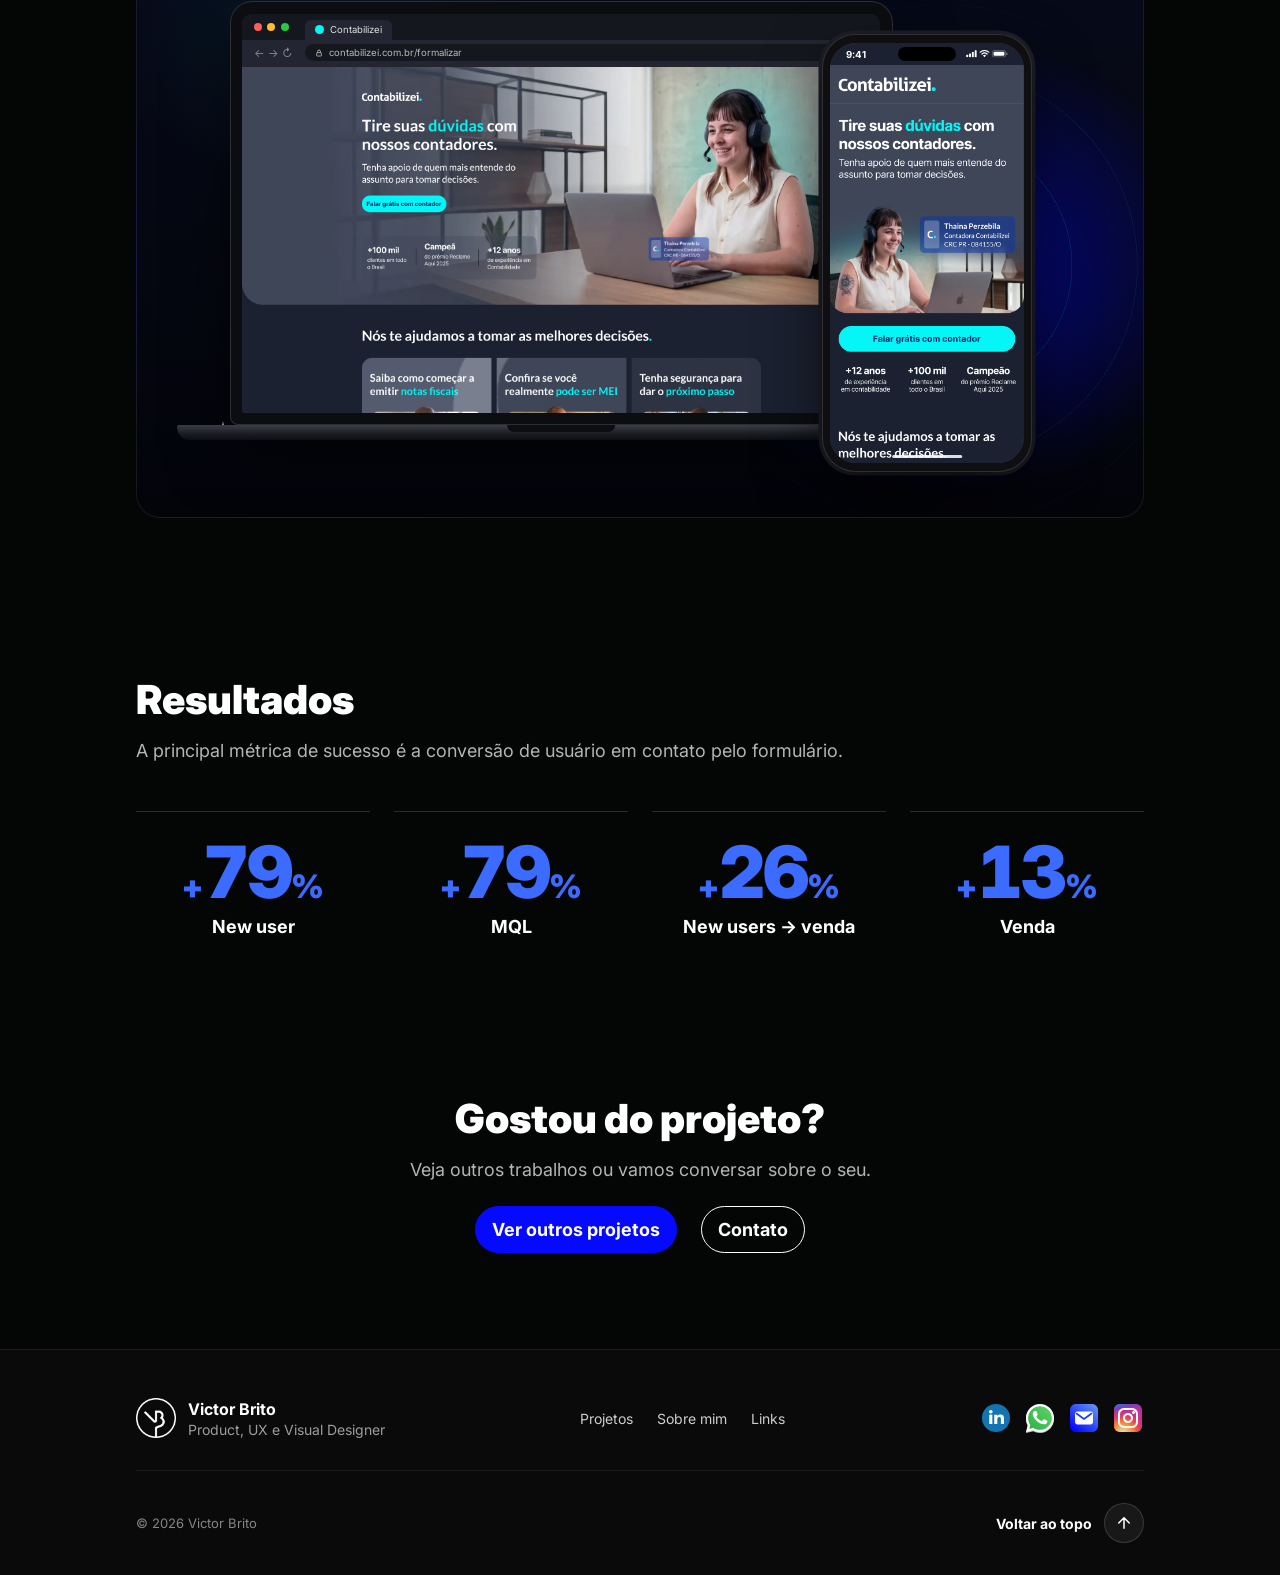
==== commit 5a48cc48: "Footer completo com voltar ao topo; textos do Formalizar e espaçamentos do mobile - Footer novo em t" ====
--- a/formalizar.html
+++ b/formalizar.html
@@ -475,9 +475,6 @@
     .cta__actions .btn { padding: 12px 16px; font-size: 18px; }
 
     /* Footer */
-    .site-footer { background: var(--color-bg); padding: 12px 0; }
-    .site-footer .container { display: flex; justify-content: center; }
-    .site-footer img { width: 40px; height: 40px; }
 
     @media (max-width: 900px) {
       .about { grid-template-columns: 1fr; gap: 24px; }
@@ -580,6 +577,8 @@
       .hero { padding-bottom: 40px; }
       .intro__title { font-size: 32px; }
       .intro__text { font-size: 16px; }
+      .facts { flex-wrap: nowrap; gap: 16px; }
+      .facts > div { flex: 1 1 0; min-width: 0; }
       .section__title, .about__title { font-size: 24px; }
       .hypotheses h3, .decision h3 { font-size: 18px; }
       .bignum dd { font-size: 40px; }
@@ -588,6 +587,7 @@
   </style>
   <link rel="stylesheet" href="assets/liquid-glass.css">
   <link rel="stylesheet" href="assets/menu.css">
+  <link rel="stylesheet" href="assets/footer.css">
 </head>
 <body>
   <!-- Ícones da barra de status dos celulares: sinal, Wi-Fi e bateria -->
@@ -630,8 +630,8 @@
 
         <div class="intro">
           <span class="tag">UX/UI Design</span>
-          <h1 class="intro__title">Landing Page Formalizar</h1>
-          <p class="intro__text">Redesign da landing page de formalização da Contabilizei, guiado por heatmaps, gravações de sessão e análise heurística.</p>
+          <h1 class="intro__title">Redesign da landing page de formalização</h1>
+          <p class="intro__text">O objetivo é capturar leads para o serviço de assessoria contábil da Contabilizei, com foco em profissionais autônomos.</p>
         </div>
 
         <dl class="facts">
@@ -642,24 +642,12 @@
       </div>
     </section>
 
-    <section class="section" aria-labelledby="contexto-titulo">
-      <div class="container">
-        <div class="about">
-          <h2 class="about__title" id="contexto-titulo">Contexto</h2>
-          <div class="about__text">
-            <p>Essa landing page tem por objetivo capturar leads para o serviço de assessoria contábil da Contabilizei, o foco maior são de profissionais autônomos com base na pesquisa do time de negócios.</p>
-          </div>
-        </div>
-      </div>
-    </section>
-
     <section class="section" aria-labelledby="problema-titulo">
       <div class="container">
         <div class="about">
           <h2 class="about__title" id="problema-titulo">Uma Landing Page que podia converter mais</h2>
           <div class="about__text">
-            <p>A LP Formalizar já estava no ar havia alguns meses e tinha bom desempenho. Mesmo assim, era o momento de um redesign de copy e de layout, para comparar os resultados com a versão atual junto de novos criativos de campanha.</p>
-            <p>Os dados mostravam onde a página travava: 97% dos acessos vinham do celular, mas a experiência não era mobile first. E só 3,17% das pessoas rolavam até o formulário, que é onde a conversão acontece.</p>
+            <p>A LP Formalizar já estava no ar havia alguns meses e, com base no time de negócios, era preciso um redesign de copy e de layout.</p>
           </div>
         </div>
       </div>
@@ -953,7 +941,7 @@
       <div class="container stack">
         <div class="section__header">
           <h2 class="section__title" id="resultados-titulo">Resultados</h2>
-          <p class="section__text">A métrica principal é a conversão de usuário em contato pelo formulário. A ideia é comparar a nova LP com a atual, junto dos novos criativos de campanha.</p>
+          <p class="section__text">A principal métrica de sucesso é a conversão de usuário em contato pelo formulário.</p>
         </div>
         <dl class="bignums">
           <div class="bignum"><dt>New user</dt><dd aria-label="+150%"><small aria-hidden="true">+</small><span data-count="150" aria-hidden="true">150</span><small aria-hidden="true">%</small></dd></div>
@@ -980,7 +968,28 @@
 
   <footer class="site-footer">
     <div class="container">
-      <img src="assets/logo.png" alt="Logo Victor Brito" width="40" height="40">
+      <div class="footer__main">
+        <a href="index.html" class="footer__brand" aria-label="Victor Brito, início">
+          <img src="assets/logo.png" alt="" width="40" height="40">
+          <span><span class="footer__name">Victor Brito</span><span class="footer__role">Product, UX e Visual Designer</span></span>
+        </a>
+        <nav class="footer__nav" aria-label="Rodapé">
+          <a href="index.html#projetos">Projetos</a>
+          <a href="sobre.html">Sobre mim</a>
+          <a href="links.html">Links</a>
+        </nav>
+        <div class="footer__social">
+          <a href="https://www.linkedin.com/in/victor-brito-designer/" target="_blank" rel="noopener"><img src="assets/icon-linkedin.svg" alt="LinkedIn" width="32" height="32"></a>
+          <a href="https://api.whatsapp.com/send/?phone=5511976625372&amp;text&amp;type=phone_number&amp;app_absent=0" target="_blank" rel="noopener"><img src="assets/icon-whatsapp.svg" alt="WhatsApp" width="32" height="32"></a>
+          <a href="mailto:victor182b@gmail.com?subject=Contato%20pelo%20portf%C3%B3lio"><img src="assets/icon-email.svg" alt="Email" width="32" height="32"></a>
+          <a href="https://www.instagram.com/victorbritodesign" target="_blank" rel="noopener"><img src="assets/icon-instagram.svg" alt="Instagram" width="32" height="32"></a>
+        </div>
+      </div>
+      <div class="footer__divider"></div>
+      <div class="footer__bottom">
+        <p class="footer__copy">© 2026 Victor Brito</p>
+        <a href="#" class="footer__top"><span class="footer__top-label">Voltar ao topo</span><span class="footer__top-icon" aria-hidden="true"><svg viewBox="0 0 24 24" fill="none" stroke="currentColor" stroke-width="2" stroke-linecap="round" stroke-linejoin="round"><path d="M12 19V5M5 12l7-7 7 7"/></svg></span></a>
+      </div>
     </div>
   </footer>
 
--- a/assets/footer.css
+++ b/assets/footer.css
@@ -0,0 +1,69 @@
+/*
+  Footer de todas as páginas (Figma: componente "Footer", variantes Desktop e Mobile).
+  Marca, navegação, redes sociais e o botão de voltar ao topo.
+*/
+html { scroll-behavior: smooth; }
+
+.site-footer {
+  padding: 48px 0 32px;
+  background: #0a0a0a;
+  border-top: 1px solid rgba(255, 255, 255, .08);
+}
+.footer__main {
+  display: flex;
+  align-items: center;
+  justify-content: space-between;
+  gap: 32px;
+}
+
+.footer__brand { display: flex; align-items: center; gap: 12px; }
+.footer__brand img { display: block; width: 40px; height: 40px; transition: transform .5s cubic-bezier(.2, .7, .2, 1); }
+.footer__brand:hover img { transform: rotate(-12deg) scale(1.08); }
+.footer__name { display: block; font-size: 16px; font-weight: 700; }
+.footer__role { display: block; margin-top: 2px; font-size: 14px; color: rgba(255, 255, 255, .6); }
+
+.footer__nav { display: flex; flex-wrap: wrap; gap: 8px 24px; font-size: 14px; }
+.footer__nav a { color: rgba(255, 255, 255, .8); transition: color .2s ease; }
+.footer__nav a:hover { color: #fff; }
+
+.footer__social { display: flex; gap: 12px; }
+.footer__social a { display: block; transition: transform .3s cubic-bezier(.2, .7, .2, 1); }
+.footer__social a:hover { transform: translateY(-3px); }
+.footer__social img { display: block; width: 32px; height: 32px; }
+
+.footer__divider { height: 1px; margin: 32px 0; background: rgba(255, 255, 255, .08); }
+
+.footer__bottom { display: flex; align-items: center; justify-content: space-between; gap: 16px; }
+.footer__copy { margin: 0; font-size: 13px; color: rgba(255, 255, 255, .5); }
+
+/* voltar ao topo: a seta sobe um pouco e o círculo fica azul no hover */
+.footer__top { display: inline-flex; align-items: center; gap: 12px; font-size: 14px; font-weight: 700; }
+.footer__top-icon {
+  display: grid;
+  place-items: center;
+  width: 40px;
+  height: 40px;
+  background: rgba(255, 255, 255, .06);
+  border: 1px solid rgba(255, 255, 255, .14);
+  border-radius: 50%;
+  transition: background-color .25s ease, border-color .25s ease, transform .3s cubic-bezier(.2, .7, .2, 1);
+}
+.footer__top-icon svg { width: 18px; height: 18px; }
+.footer__top:hover .footer__top-icon { background: #0509ff; border-color: #0509ff; transform: translateY(-3px); }
+.footer__top:focus-visible { outline: none; }
+.footer__top:focus-visible .footer__top-icon { outline: 2px solid #0509ff; outline-offset: 3px; }
+
+/* Mobile: tudo empilhado à esquerda; o botão de topo fica só com a seta */
+@media (max-width: 600px) {
+  .site-footer { padding: 40px 0 32px; }
+  .footer__main { flex-direction: column; align-items: flex-start; gap: 24px; }
+  .footer__divider { margin: 24px 0; }
+  .footer__top-label {
+    position: absolute;
+    width: 1px;
+    height: 1px;
+    overflow: hidden;
+    clip-path: inset(50%);
+    white-space: nowrap;
+  }
+}
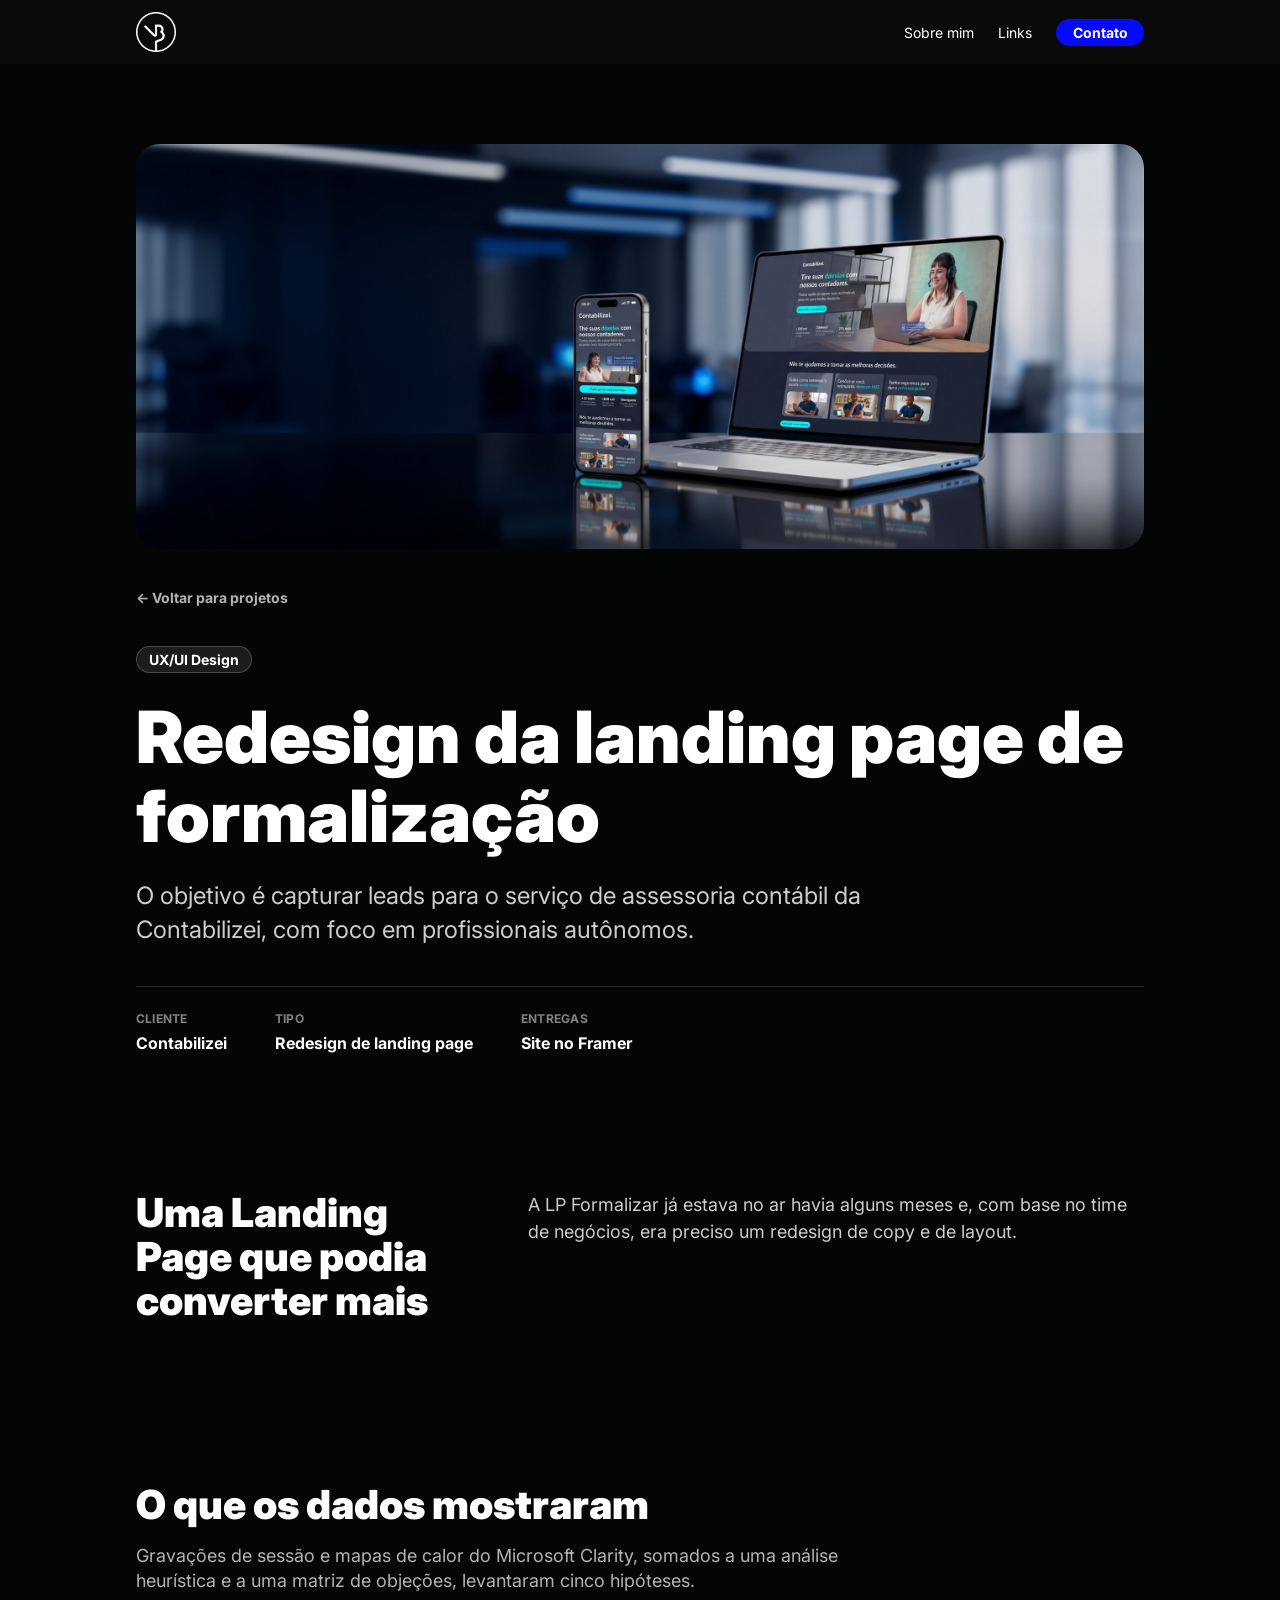
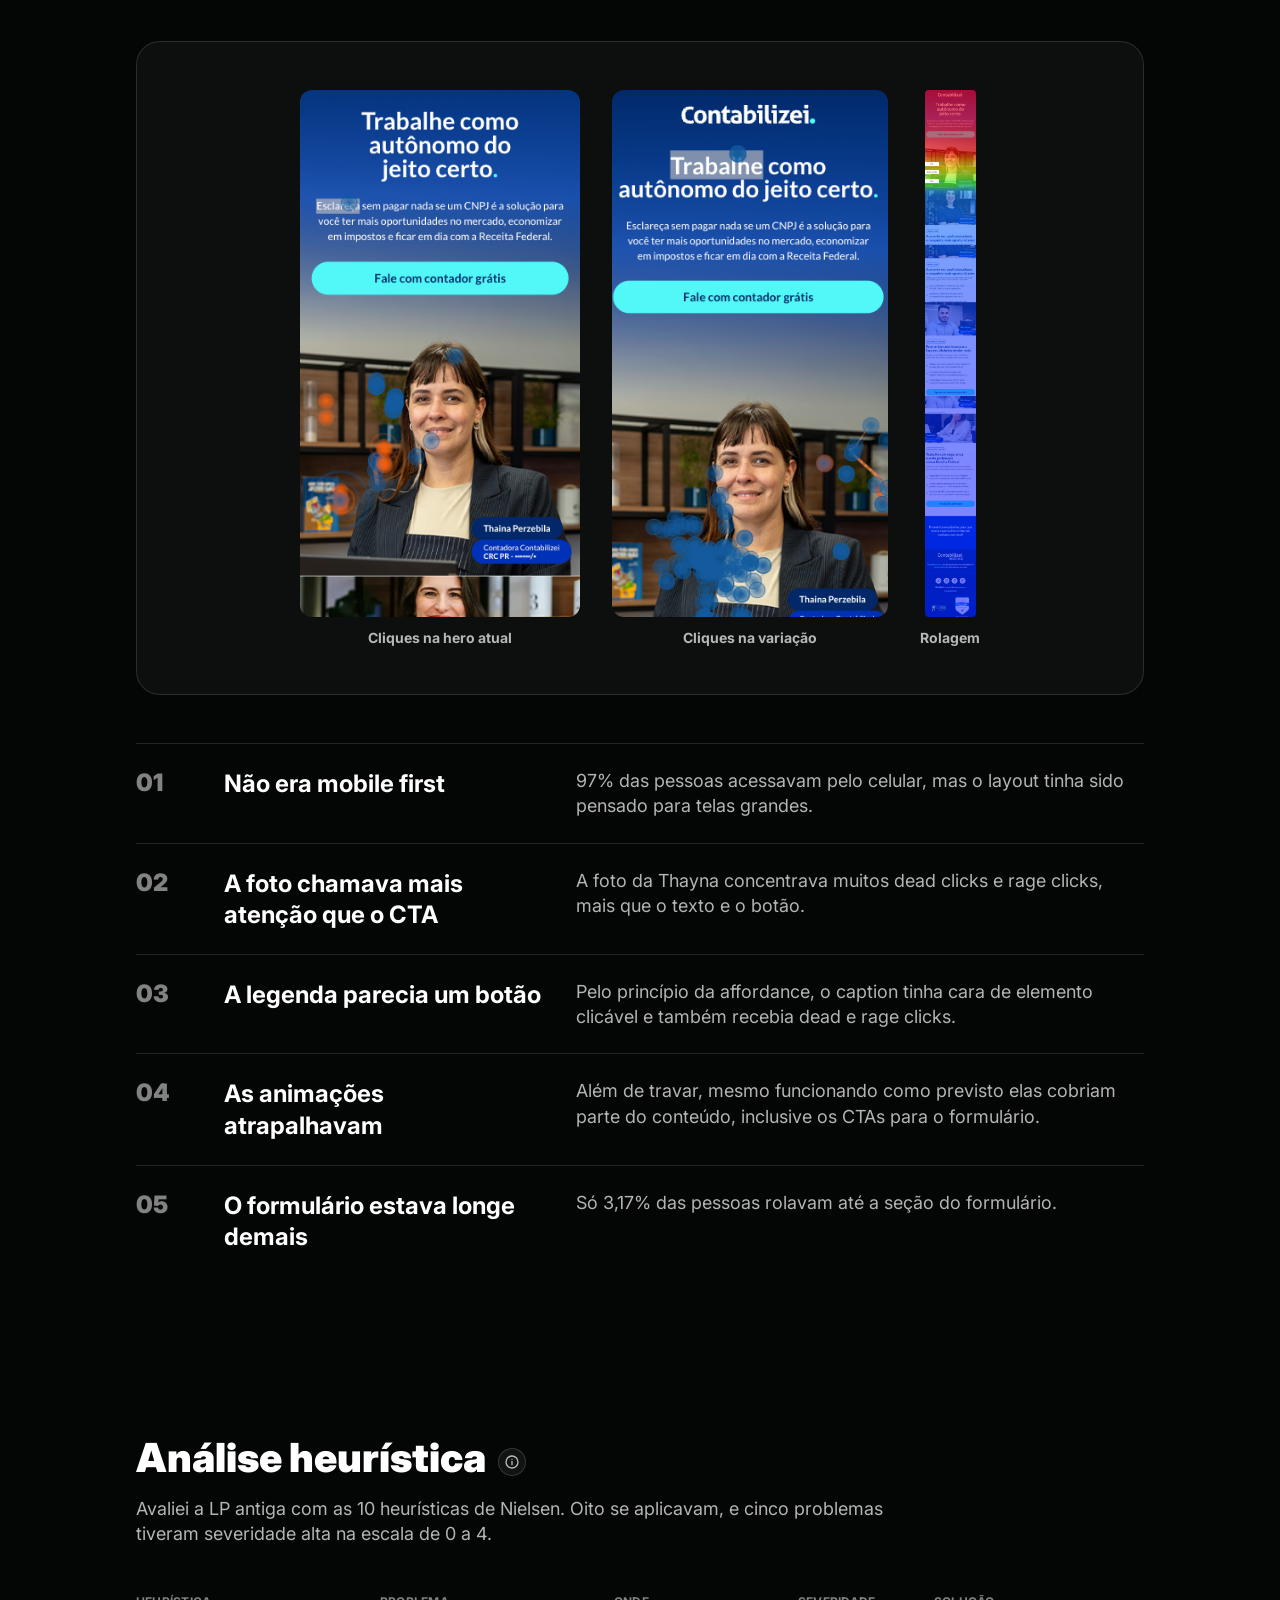
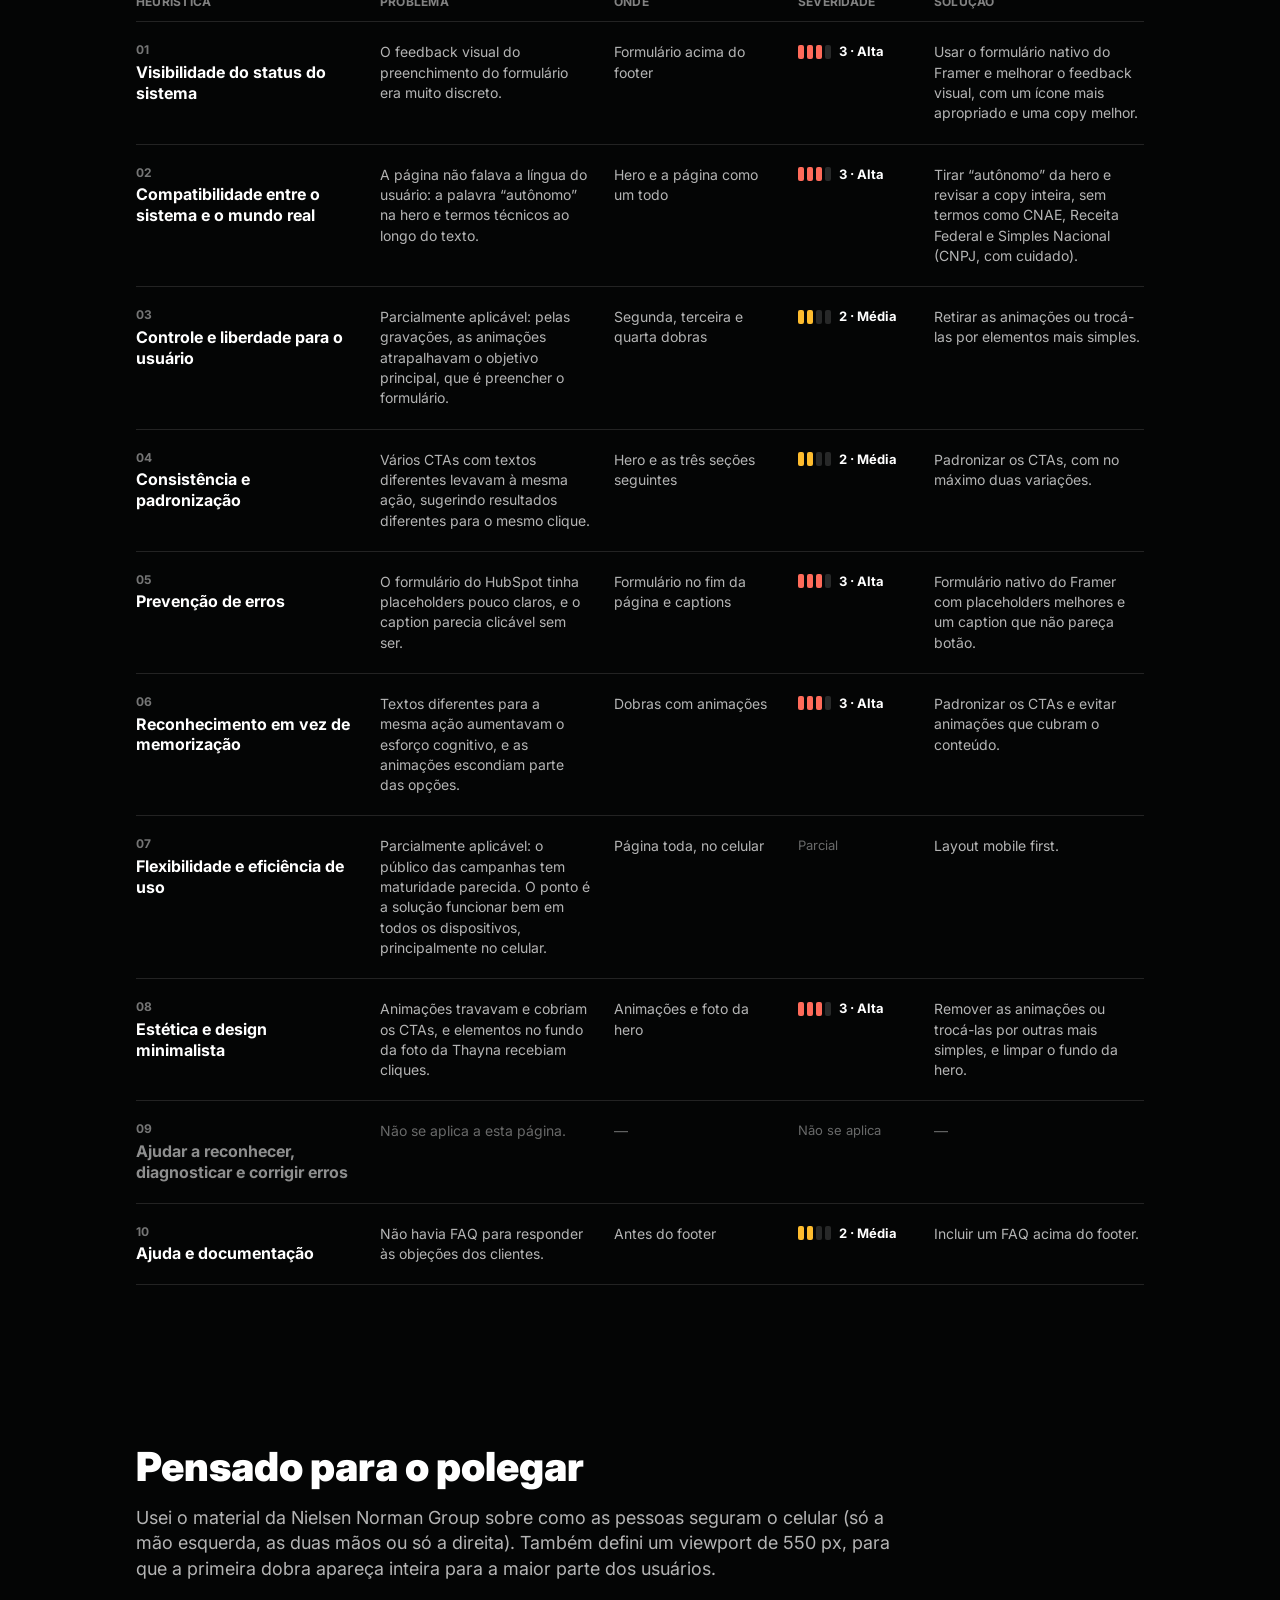
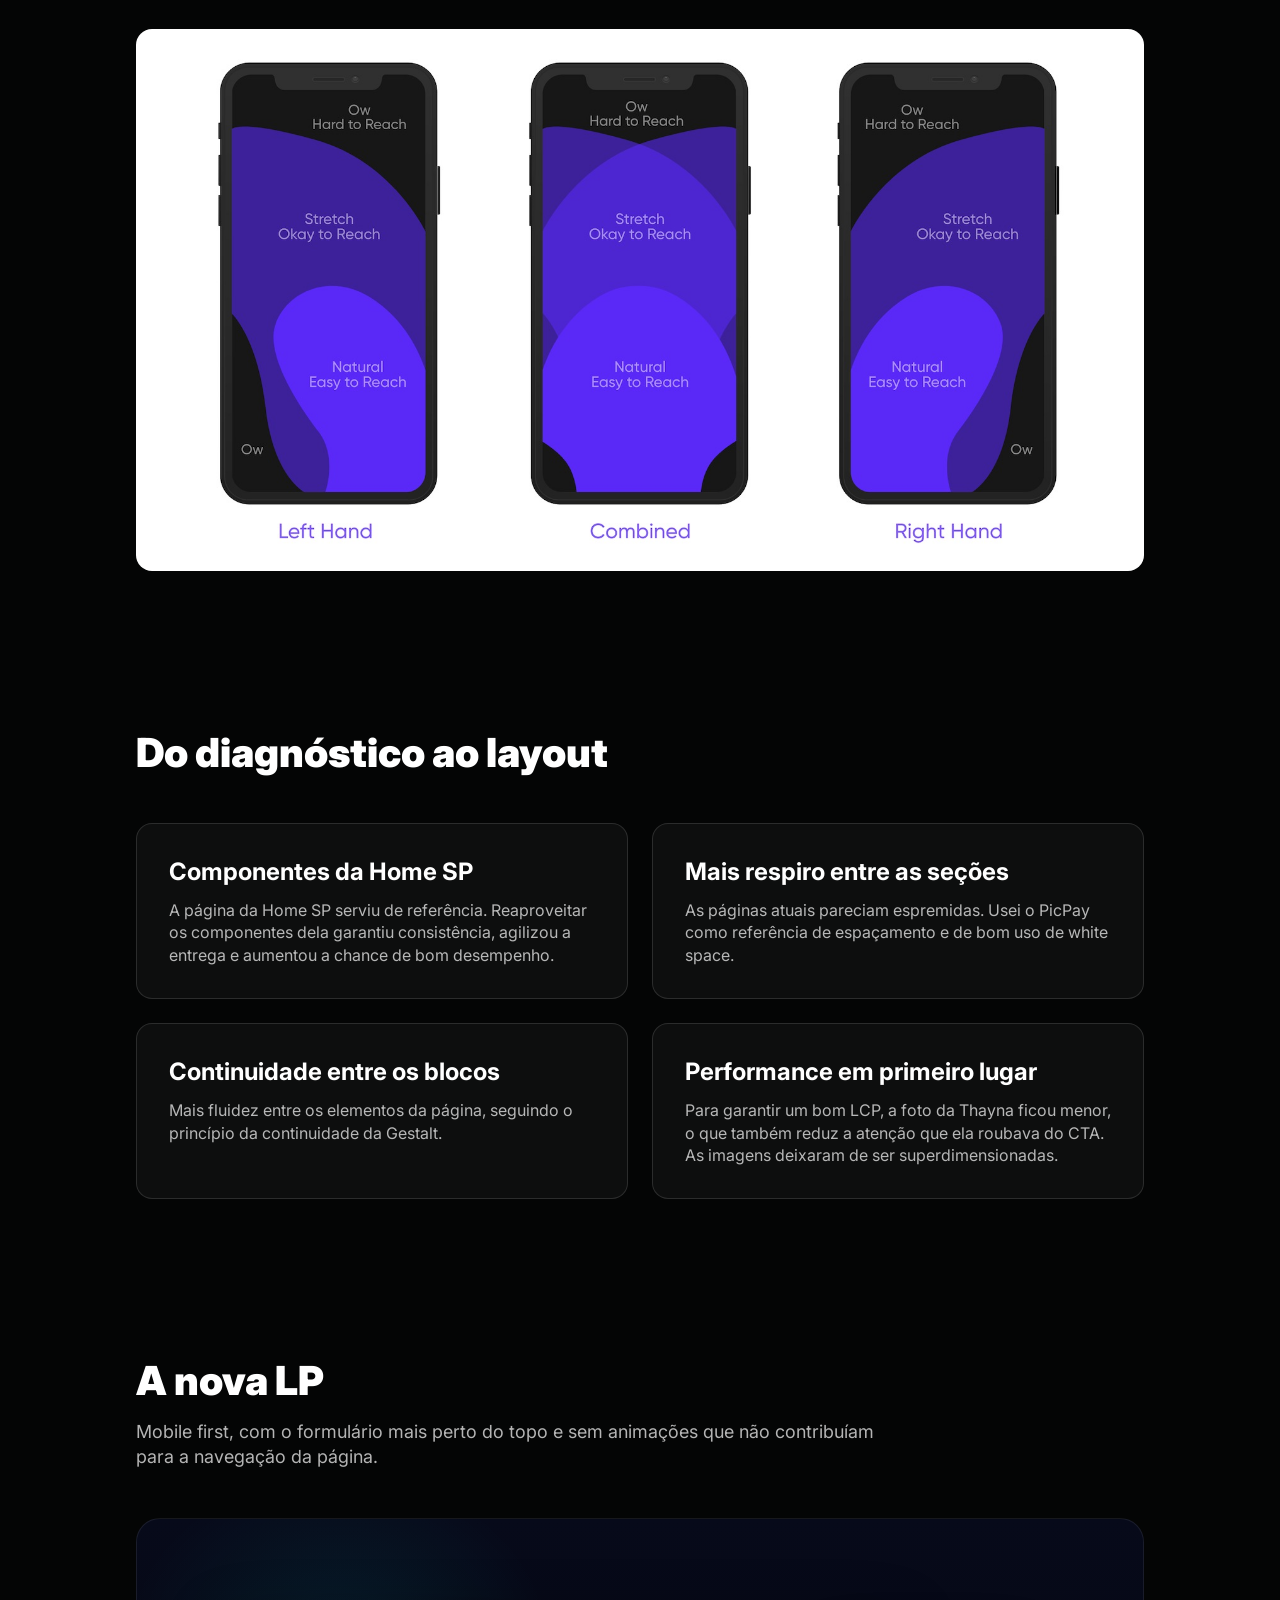
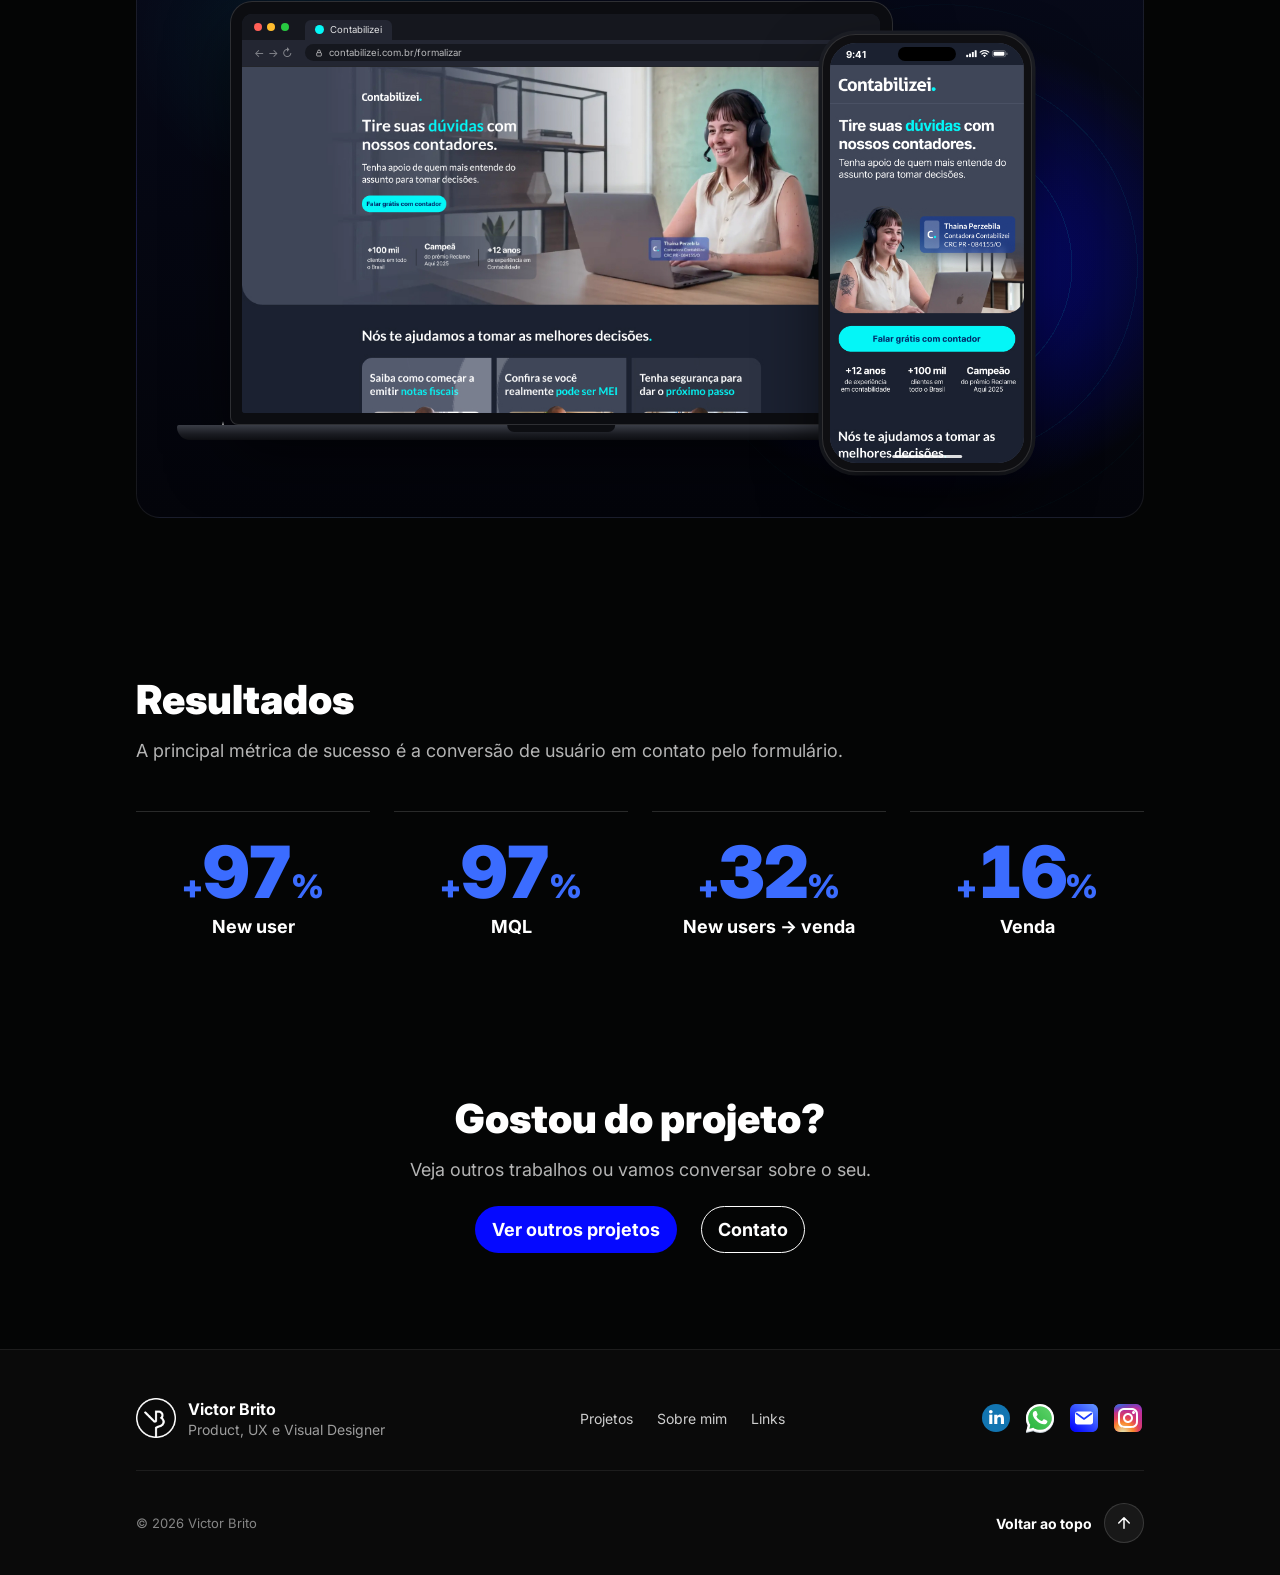
==== commit 7828de26: "Links com Portfólio no topo; tooltip e mais contraste na análise heurística - /links: card de Portfó" ====
--- a/formalizar.html
+++ b/formalizar.html
@@ -435,6 +435,45 @@
     .heuristic__field b { display: none; }
     .heuristic--na .heuristic__row { color: rgba(255, 255, 255, .4); }
     .heuristic--na .heuristic__name { color: rgba(255, 255, 255, .55); }
+    /* tooltip "o que é análise heurística": abre no hover, no foco do teclado e no toque */
+    .tip { position: relative; display: inline-flex; margin-left: 12px; vertical-align: middle; }
+    .tip__btn {
+      display: grid;
+      place-items: center;
+      width: 28px;
+      height: 28px;
+      padding: 0;
+      color: rgba(255, 255, 255, .7);
+      background: rgba(255, 255, 255, .06);
+      border: 1px solid rgba(255, 255, 255, .14);
+      border-radius: 50%;
+      cursor: help;
+      transition: color .2s ease, background-color .2s ease, border-color .2s ease;
+    }
+    .tip__btn svg { width: 16px; height: 16px; }
+    .tip__btn:hover, .tip.is-open .tip__btn, .tip__btn:focus-visible { color: #fff; background: rgba(5, 9, 255, .35); border-color: rgba(5, 9, 255, .8); outline: none; }
+    .tip__bubble {
+      position: absolute;
+      top: calc(100% + 12px);
+      left: 50%;
+      z-index: 5;
+      width: 320px;
+      padding: 14px 16px;
+      background: #15171e;
+      border: 1px solid rgba(255, 255, 255, .14);
+      border-radius: 12px;
+      box-shadow: 0 16px 40px rgba(0, 0, 0, .5);
+      font-size: 14px;
+      font-weight: 400;
+      line-height: 1.5;
+      color: rgba(255, 255, 255, .88);
+      opacity: 0;
+      visibility: hidden;
+      transform: translate(-50%, -4px);
+      transition: opacity .2s ease, transform .2s ease, visibility .2s;
+    }
+    .tip:hover .tip__bubble, .tip.is-open .tip__bubble, .tip__btn:focus-visible + .tip__bubble { opacity: 1; visibility: visible; transform: translate(-50%, 0); }
+
     /* severidade na escala de Nielsen (0 a 4) */
     .severity { display: inline-flex; align-items: center; gap: 8px; align-self: start; font-size: 13px; font-weight: 700; color: var(--color-text); white-space: nowrap; }
     .severity__bars { display: flex; gap: 3px; }
@@ -506,6 +545,7 @@
       .heuristic.is-open .heuristic__body { grid-template-rows: 1fr; }
       .heuristic__inner { display: flex; flex-direction: column; gap: 14px; min-height: 0; overflow: hidden; }
       .heuristic.is-open .heuristic__inner { padding-bottom: 20px; }
+      .heuristic__field { color: rgba(255, 255, 255, .9); }
       .heuristic__field b { display: block; margin-bottom: 4px; font-size: 12px; letter-spacing: .02em; text-transform: uppercase; color: rgba(255, 255, 255, .45); }
     }
 
@@ -574,6 +614,11 @@
     }
     /* Tipografia mobile um degrau menor; o corpo de texto segue em 16px */
     @media (max-width: 600px) {
+      .section__header:has(.tip) { position: relative; }
+      .tip { position: static; margin-left: 8px; }
+      .tip__btn { width: 24px; height: 24px; }
+      .tip__bubble { top: 40px; left: 0; width: 100%; transform: translateY(-4px); }
+      .tip:hover .tip__bubble, .tip.is-open .tip__bubble, .tip__btn:focus-visible + .tip__bubble { transform: none; }
       .hero { padding-bottom: 40px; }
       .intro__title { font-size: 32px; }
       .intro__text { font-size: 16px; }
@@ -686,7 +731,12 @@
     <section class="section" aria-labelledby="heuristica-titulo">
       <div class="container stack">
         <div class="section__header">
-          <h2 class="section__title" id="heuristica-titulo">Análise heurística</h2>
+          <h2 class="section__title" id="heuristica-titulo">Análise heurística<span class="tip">
+            <button type="button" class="tip__btn" aria-label="O que é uma análise heurística?" aria-describedby="tip-heuristica" aria-expanded="false">
+              <svg viewBox="0 0 24 24" fill="none" stroke="currentColor" stroke-width="2" stroke-linecap="round" aria-hidden="true"><circle cx="12" cy="12" r="9"/><path d="M12 11v5M12 8h.01"/></svg>
+            </button>
+            <span class="tip__bubble" role="tooltip" id="tip-heuristica">Avaliação de usabilidade em que um especialista revisa a interface com base em princípios consagrados, aqui as 10 heurísticas de Jakob Nielsen, para encontrar problemas antes mesmo de testar com usuários.</span>
+          </span></h2>
           <p class="section__text">Avaliei a LP antiga com as 10 heurísticas de Nielsen. Oito se aplicavam, e cinco problemas tiveram severidade alta na escala de 0 a 4.</p>
         </div>
         <div class="heuristics-table">
@@ -1011,6 +1061,15 @@
         });
       });
 
+      /* Tooltip: no toque abre e fecha; fecha com Esc ou tocando fora */
+      document.querySelectorAll('.tip').forEach(tip => {
+        const btn = tip.querySelector('.tip__btn');
+        const set = open => { tip.classList.toggle('is-open', open); btn.setAttribute('aria-expanded', String(open)); };
+        btn.addEventListener('click', e => { e.stopPropagation(); set(!tip.classList.contains('is-open')); });
+        document.addEventListener('click', e => { if (!tip.contains(e.target)) set(false); });
+        document.addEventListener('keydown', e => { if (e.key === 'Escape') set(false); });
+      });
+
       /* Big numbers dos resultados: contam do zero quando aparecem na tela */
       const DURATION = 2000;
       const easeOutCubic = t => 1 - Math.pow(1 - t, 3);
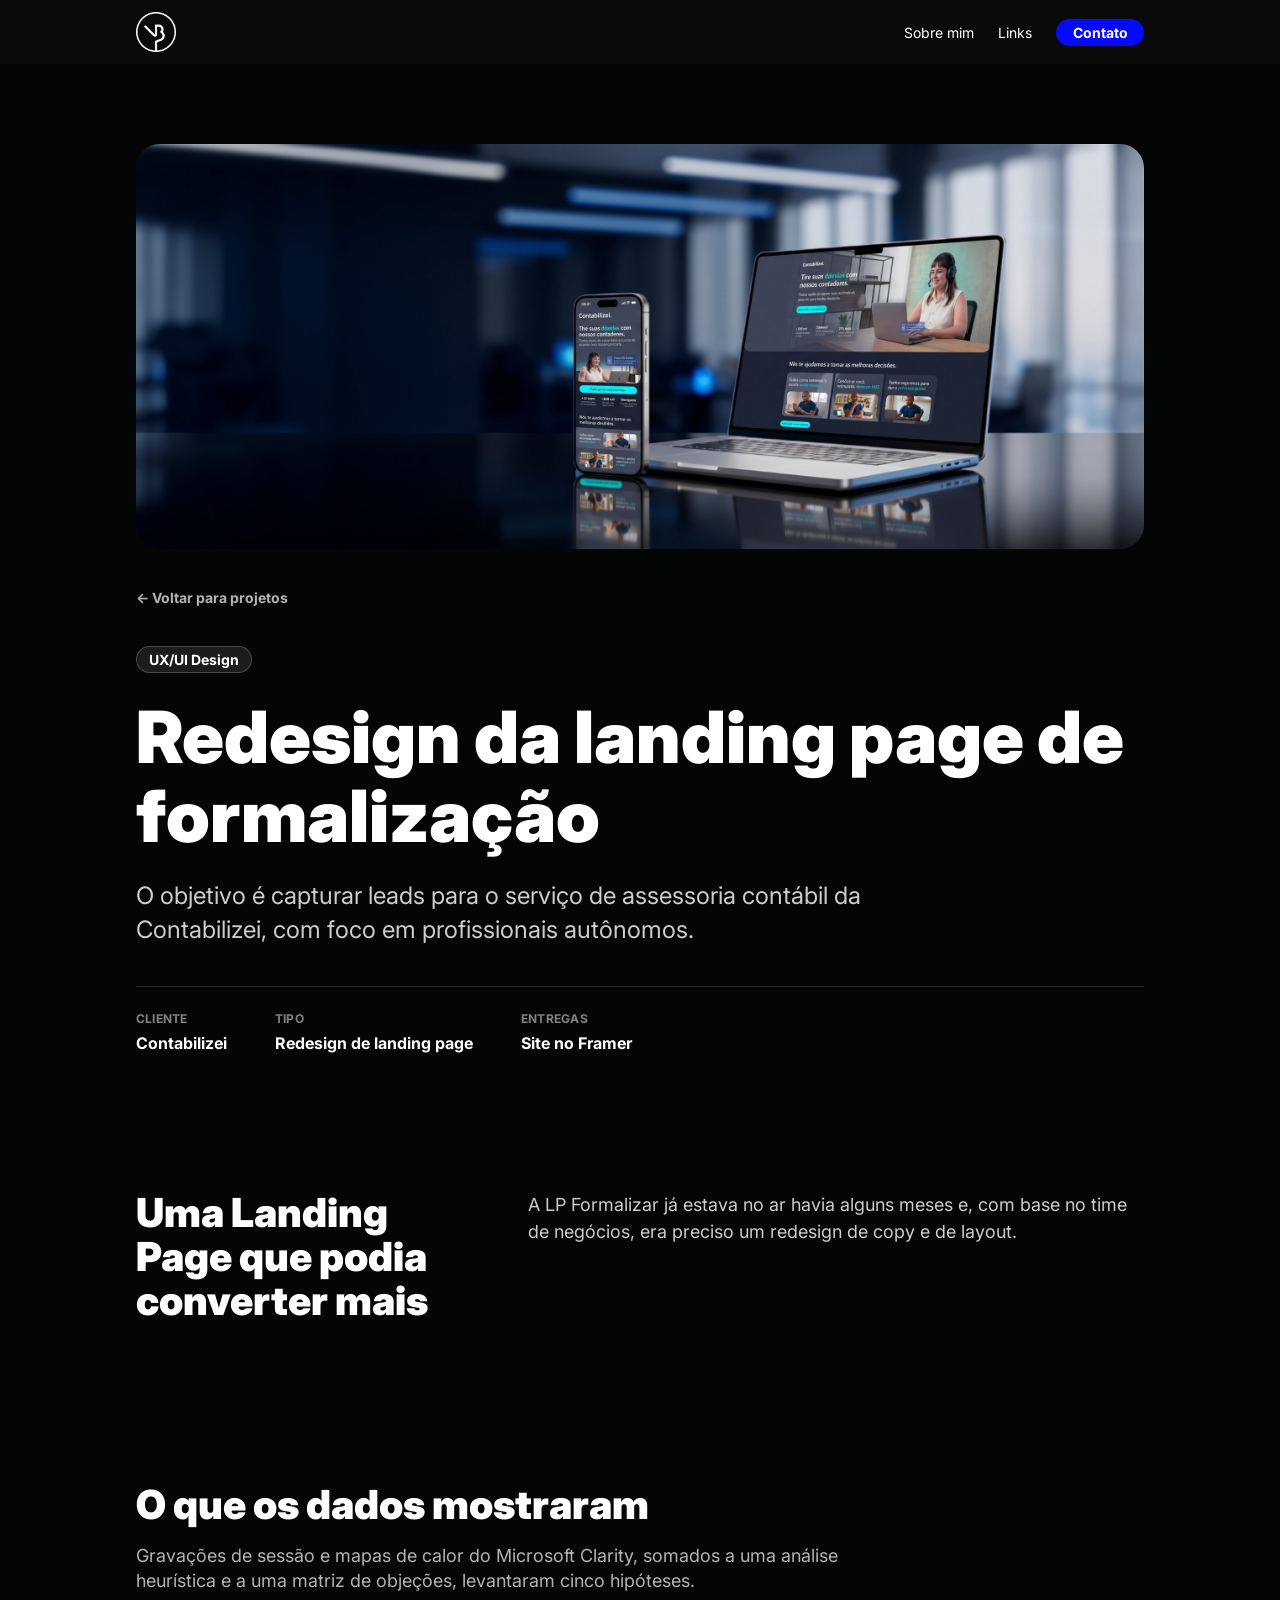
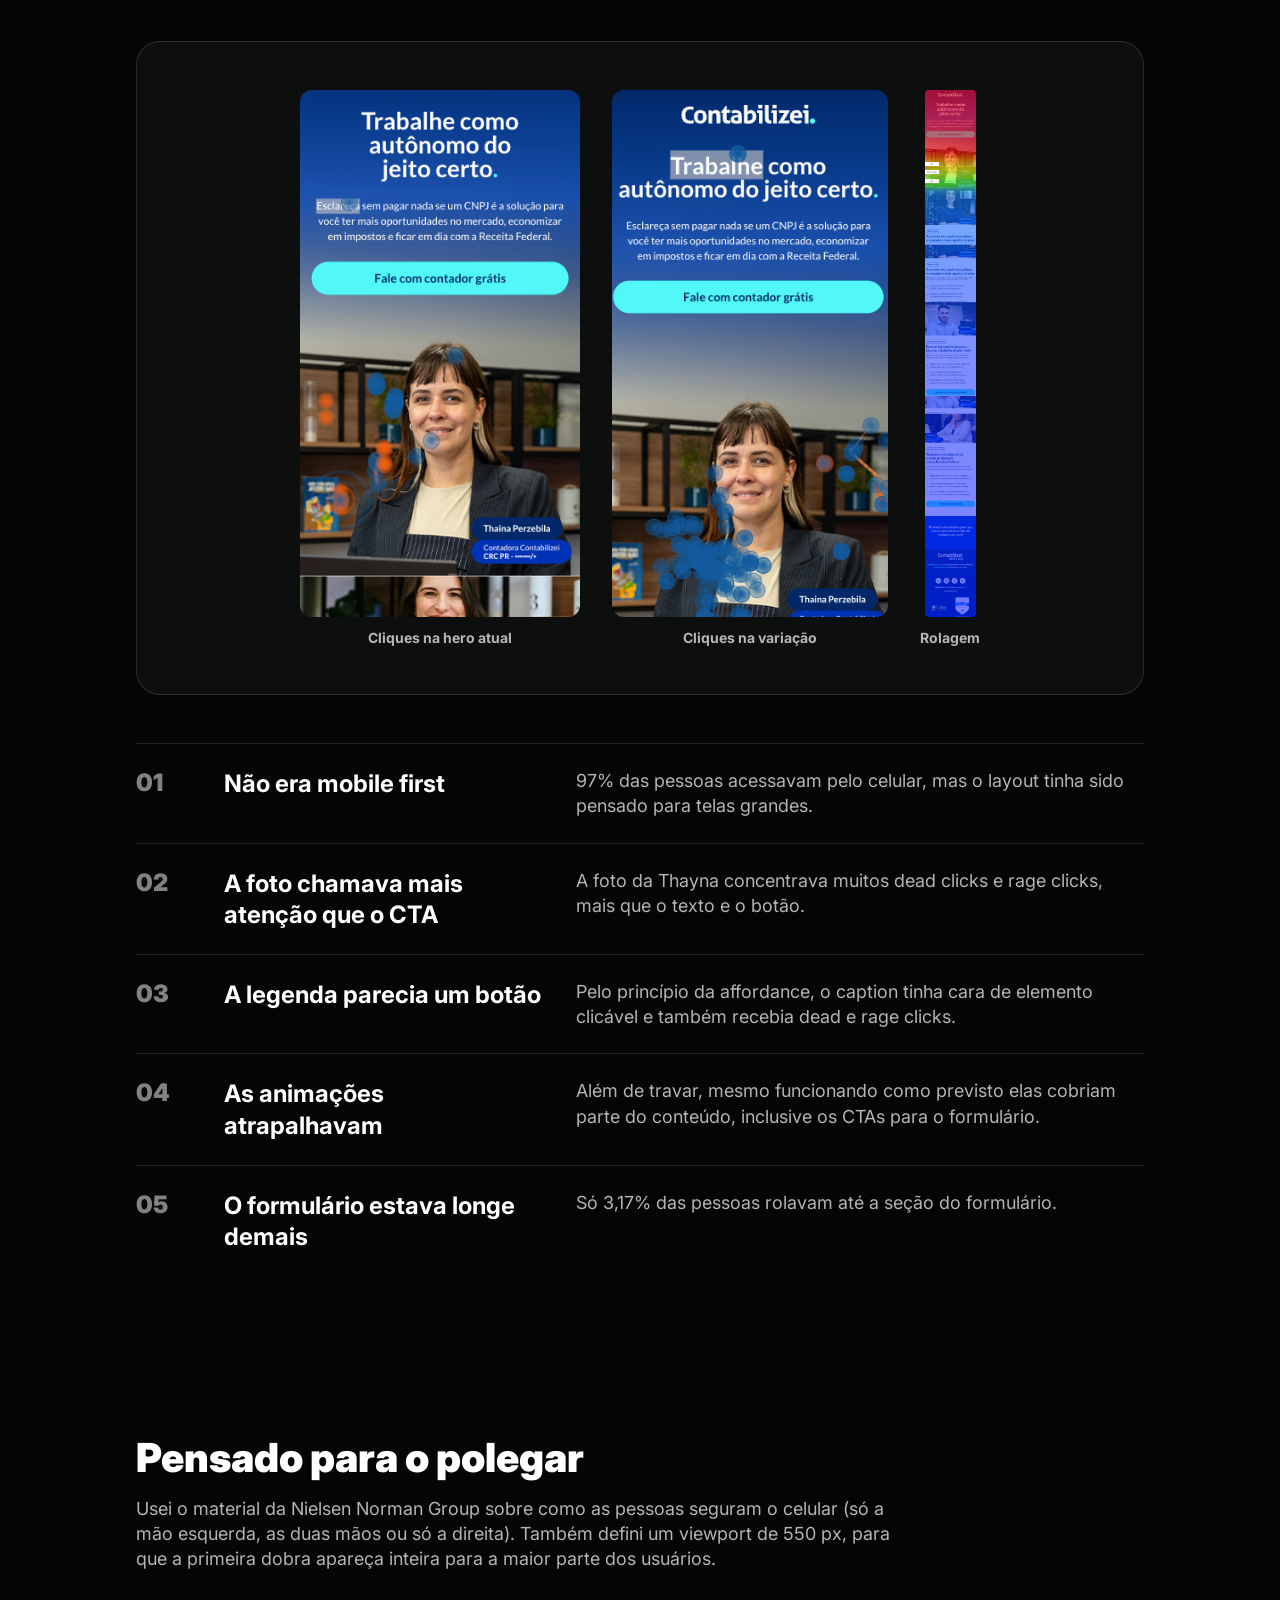
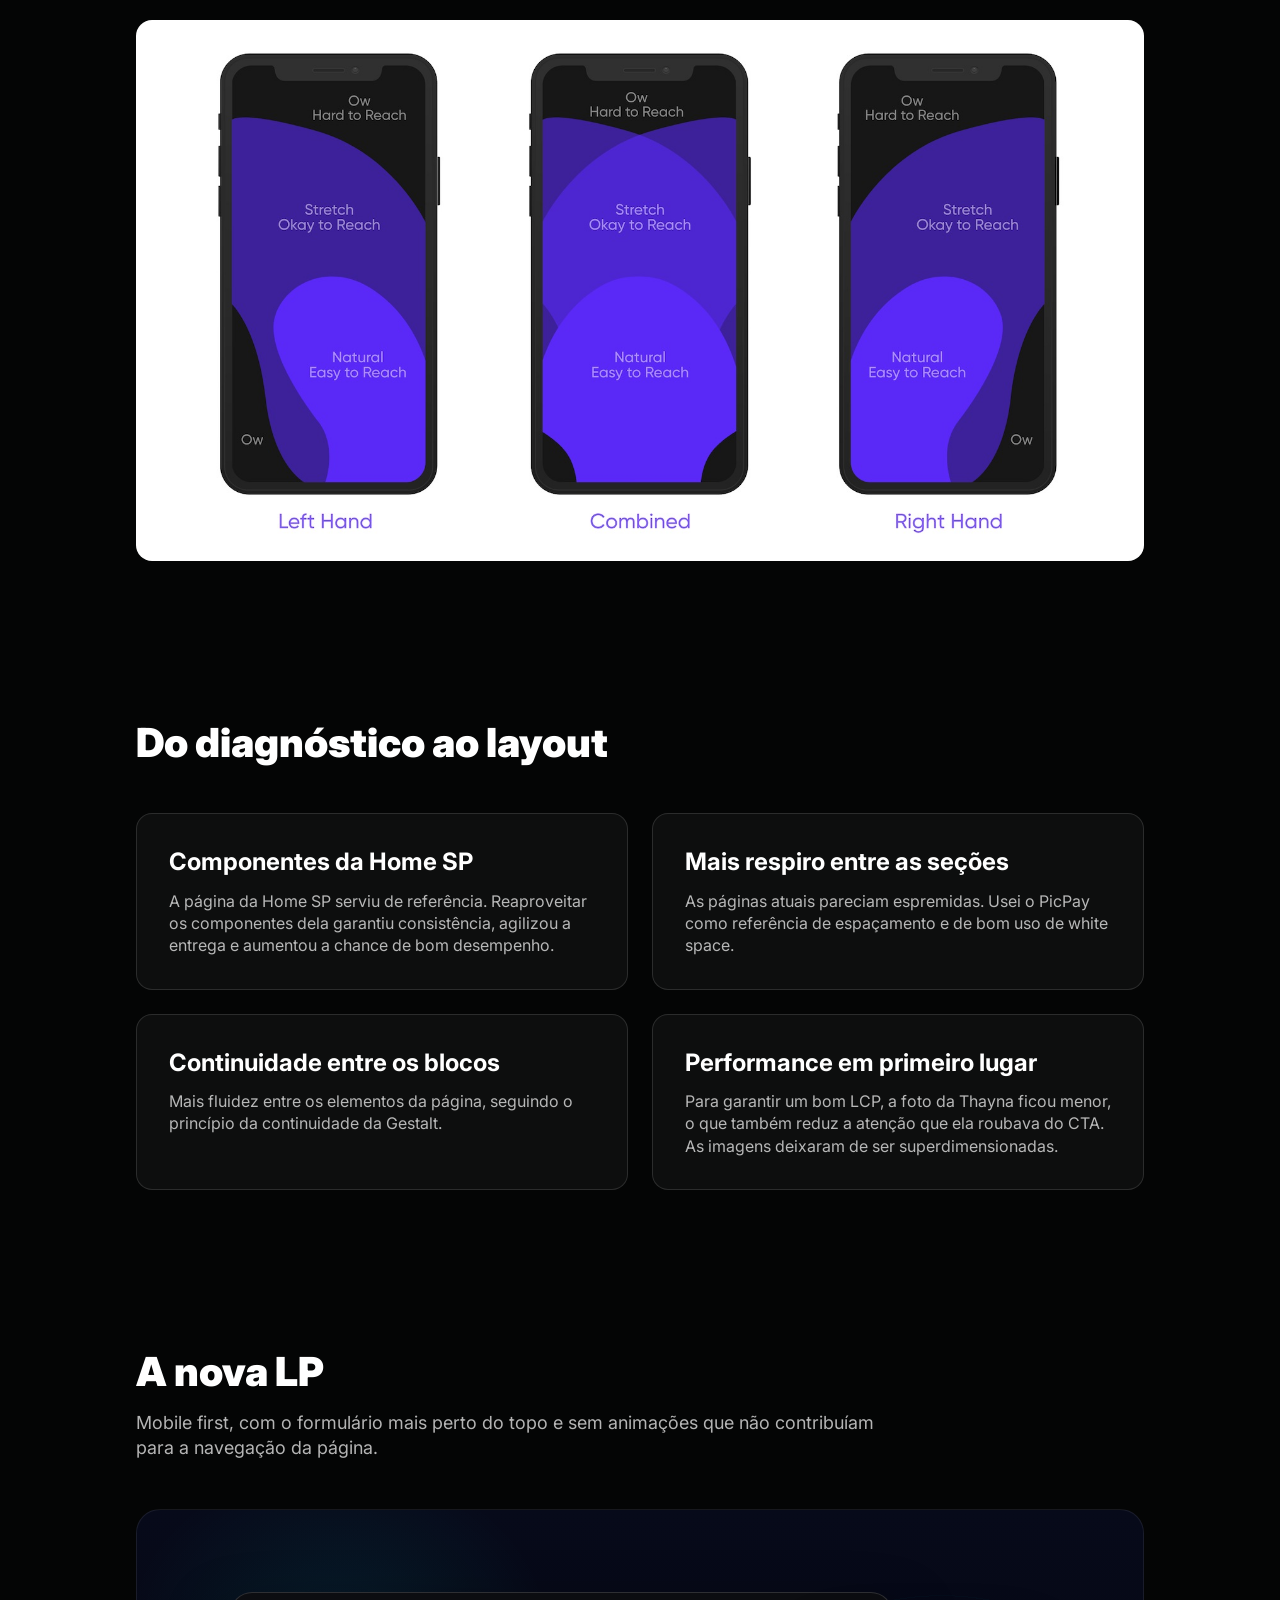
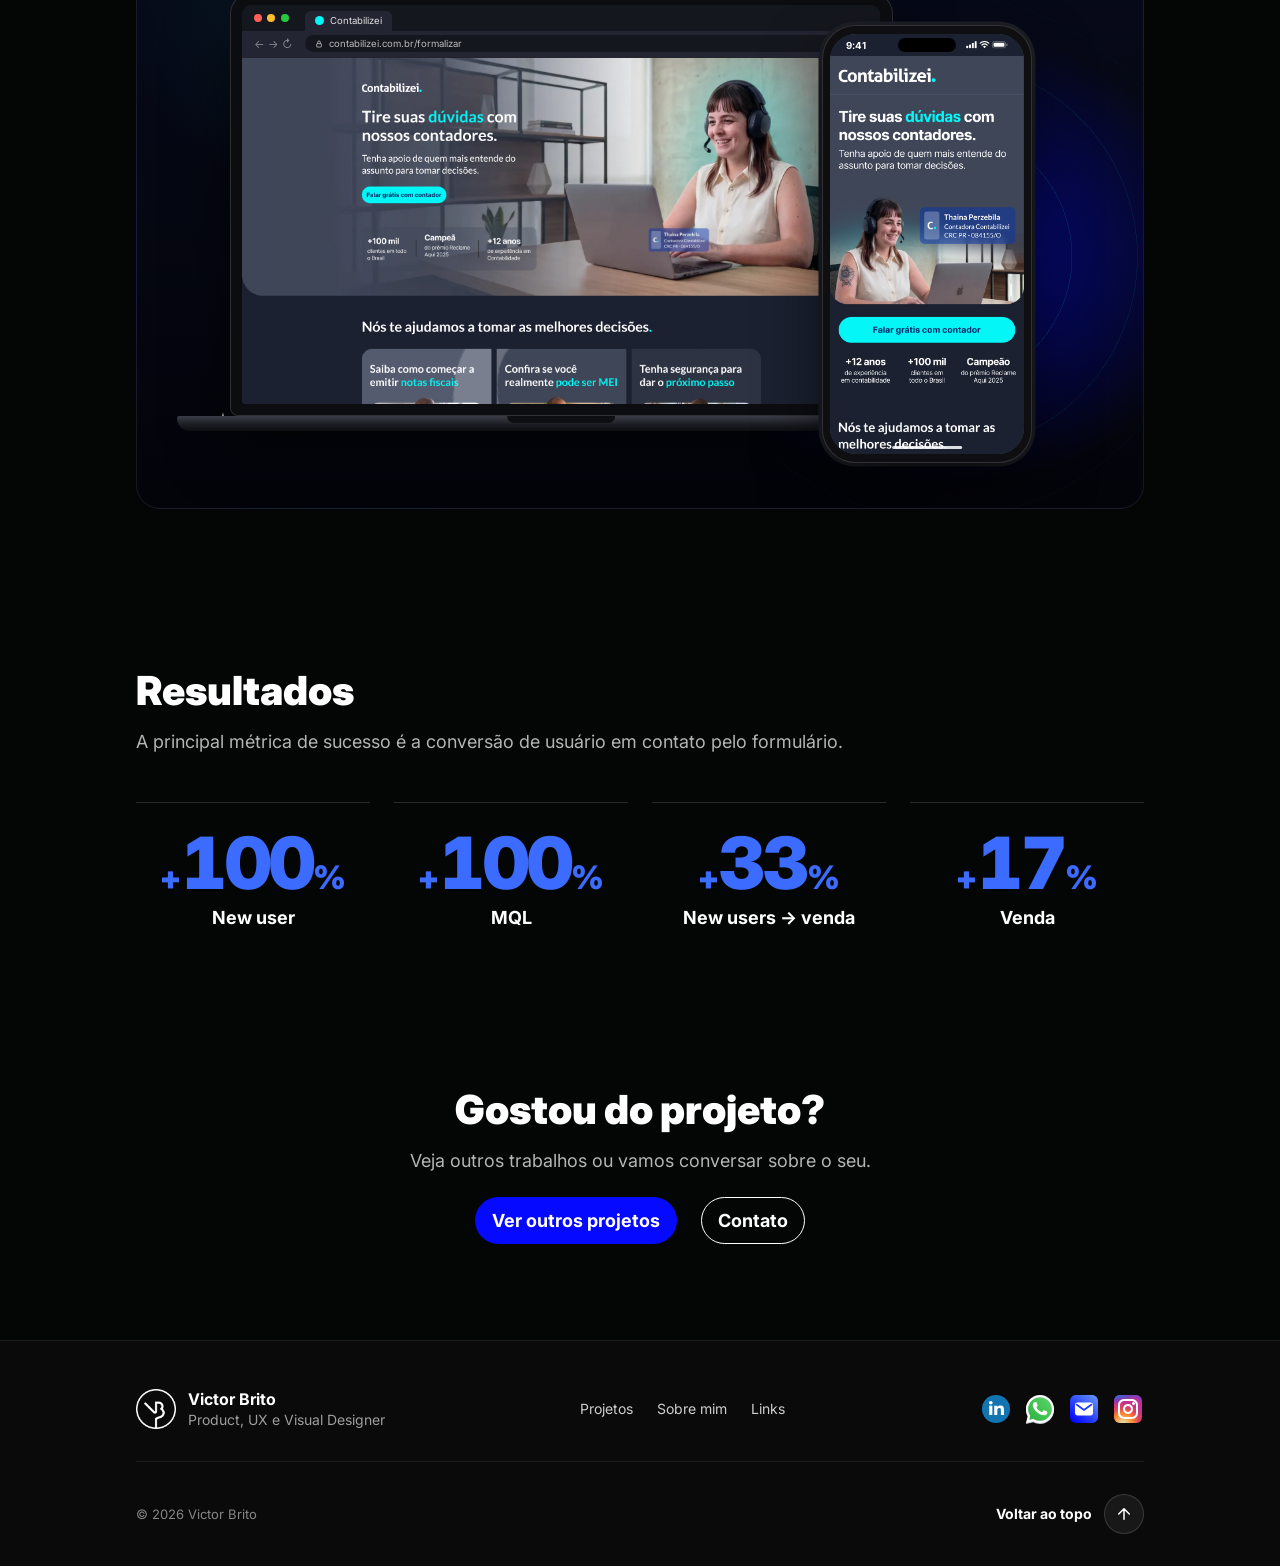
==== commit ffdfaf96: "Formalizar sem a análise heurística por enquanto A seção (tabela, acordeão e tooltip) sai do site; a" ====
--- a/formalizar.html
+++ b/formalizar.html
@@ -389,99 +389,6 @@
       box-shadow: 0 3cqw 6cqw rgba(0, 0, 0, .6), 0 0 0 .35cqw #1d1f26;
     }
 
-    /*
-      Análise heurística: no desktop é uma tabela; no mobile cada heurística vira um item
-      de acordeão (o título e a severidade ficam à vista, o resto abre ao tocar).
-    */
-    .heuristics { margin: 0; padding: 0; list-style: none; border-top: 1px solid var(--color-card-border); }
-    .heuristics__head,
-    .heuristic__row {
-      display: grid;
-      grid-template-columns: 220px 1fr 160px 112px 1fr;
-      gap: 24px;
-    }
-    .heuristics__head {
-      padding: 0 0 12px;
-      font-size: 12px;
-      font-weight: 700;
-      letter-spacing: .02em;
-      text-transform: uppercase;
-      color: rgba(255, 255, 255, .5);
-    }
-    .heuristic { border-bottom: 1px solid var(--color-card-border); }
-    .heuristic__row { padding: 20px 0; font-size: 14px; line-height: 1.45; color: var(--color-text-muted); }
-    /* no desktop o botão e o corpo "somem" e os filhos viram células da grade */
-    .heuristic__toggle {
-      display: contents;
-      font: inherit;
-      color: inherit;
-      text-align: left;
-      background: none;
-      border: 0;
-      padding: 0;
-      cursor: default;
-    }
-    .heuristic__name { font-size: 16px; font-weight: 700; line-height: 1.3; color: var(--color-text); }
-    .heuristic__name small { display: block; margin-bottom: 4px; font-size: 12px; color: rgba(255, 255, 255, .45); }
-    .heuristic__chevron { display: none; }
-    .heuristic__body, .heuristic__inner { display: contents; }
-    .heuristic__field { margin: 0; }
-    /* ordem das colunas: heurística, problema, onde, severidade, solução */
-    .heuristic__name { order: 1; }
-    .heuristic__field:nth-child(1) { order: 2; }
-    .heuristic__field:nth-child(2) { order: 3; }
-    .heuristic__row .severity { order: 4; }
-    .heuristic__field:nth-child(3) { order: 5; }
-    .heuristic__field b { display: none; }
-    .heuristic--na .heuristic__row { color: rgba(255, 255, 255, .4); }
-    .heuristic--na .heuristic__name { color: rgba(255, 255, 255, .55); }
-    /* tooltip "o que é análise heurística": abre no hover, no foco do teclado e no toque */
-    .tip { position: relative; display: inline-flex; margin-left: 12px; vertical-align: middle; }
-    .tip__btn {
-      display: grid;
-      place-items: center;
-      width: 28px;
-      height: 28px;
-      padding: 0;
-      color: rgba(255, 255, 255, .7);
-      background: rgba(255, 255, 255, .06);
-      border: 1px solid rgba(255, 255, 255, .14);
-      border-radius: 50%;
-      cursor: help;
-      transition: color .2s ease, background-color .2s ease, border-color .2s ease;
-    }
-    .tip__btn svg { width: 16px; height: 16px; }
-    .tip__btn:hover, .tip.is-open .tip__btn, .tip__btn:focus-visible { color: #fff; background: rgba(5, 9, 255, .35); border-color: rgba(5, 9, 255, .8); outline: none; }
-    .tip__bubble {
-      position: absolute;
-      top: calc(100% + 12px);
-      left: 50%;
-      z-index: 5;
-      width: 320px;
-      padding: 14px 16px;
-      background: #15171e;
-      border: 1px solid rgba(255, 255, 255, .14);
-      border-radius: 12px;
-      box-shadow: 0 16px 40px rgba(0, 0, 0, .5);
-      font-size: 14px;
-      font-weight: 400;
-      line-height: 1.5;
-      color: rgba(255, 255, 255, .88);
-      opacity: 0;
-      visibility: hidden;
-      transform: translate(-50%, -4px);
-      transition: opacity .2s ease, transform .2s ease, visibility .2s;
-    }
-    .tip:hover .tip__bubble, .tip.is-open .tip__bubble, .tip__btn:focus-visible + .tip__bubble { opacity: 1; visibility: visible; transform: translate(-50%, 0); }
-
-    /* severidade na escala de Nielsen (0 a 4) */
-    .severity { display: inline-flex; align-items: center; gap: 8px; align-self: start; font-size: 13px; font-weight: 700; color: var(--color-text); white-space: nowrap; }
-    .severity__bars { display: flex; gap: 3px; }
-    .severity__bars i { width: 6px; height: 14px; border-radius: 2px; background: rgba(255, 255, 255, .14); }
-    .severity[data-level="2"] .severity__bars i:nth-child(-n+2) { background: #febc2e; }
-    .severity[data-level="3"] .severity__bars i:nth-child(-n+3) { background: #ff6b5a; }
-    .severity--na { font-weight: 400; color: rgba(255, 255, 255, .4); }
-
     /* Resultados: big numbers */
     .bignums { display: grid; grid-template-columns: repeat(4, 1fr); gap: 24px; margin: 0; }
     .bignum {
@@ -526,27 +433,6 @@
       .heatmaps figcaption { font-size: 12px; }
       .bignums { grid-template-columns: repeat(2, 1fr); gap: 32px 24px; }
       .bignum dd { font-size: 64px; }
-      /* heurísticas viram acordeão */
-      .heuristics__head { display: none; }
-      .heuristic__row { display: block; padding: 0; }
-      .heuristic__toggle {
-        display: grid;
-        grid-template-columns: 1fr auto auto;
-        align-items: center;
-        gap: 12px;
-        width: 100%;
-        padding: 18px 0;
-        cursor: pointer;
-      }
-      .heuristic__name, .heuristic__row .severity { order: 0; }
-      .heuristic__chevron { display: block; width: 18px; height: 18px; color: rgba(255, 255, 255, .6); transition: transform .3s ease; }
-      .heuristic.is-open .heuristic__chevron { transform: rotate(180deg); }
-      .heuristic__body { display: grid; grid-template-rows: 0fr; transition: grid-template-rows .35s ease; }
-      .heuristic.is-open .heuristic__body { grid-template-rows: 1fr; }
-      .heuristic__inner { display: flex; flex-direction: column; gap: 14px; min-height: 0; overflow: hidden; }
-      .heuristic.is-open .heuristic__inner { padding-bottom: 20px; }
-      .heuristic__field { color: rgba(255, 255, 255, .9); }
-      .heuristic__field b { display: block; margin-bottom: 4px; font-size: 12px; letter-spacing: .02em; text-transform: uppercase; color: rgba(255, 255, 255, .45); }
     }
 
     /* Mobile (Figma: frame de 390px, margem de 20px) */
@@ -614,11 +500,6 @@
     }
     /* Tipografia mobile um degrau menor; o corpo de texto segue em 16px */
     @media (max-width: 600px) {
-      .section__header:has(.tip) { position: relative; }
-      .tip { position: static; margin-left: 8px; }
-      .tip__btn { width: 24px; height: 24px; }
-      .tip__bubble { top: 40px; left: 0; width: 100%; transform: translateY(-4px); }
-      .tip:hover .tip__bubble, .tip.is-open .tip__bubble, .tip__btn:focus-visible + .tip__bubble { transform: none; }
       .hero { padding-bottom: 40px; }
       .intro__title { font-size: 32px; }
       .intro__text { font-size: 16px; }
@@ -725,185 +606,6 @@
           <li><h3>As animações atrapalhavam</h3><p>Além de travar, mesmo funcionando como previsto elas cobriam parte do conteúdo, inclusive os CTAs para o formulário.</p></li>
           <li><h3>O formulário estava longe demais</h3><p>Só 3,17% das pessoas rolavam até a seção do formulário.</p></li>
         </ol>
-      </div>
-    </section>
-
-    <section class="section" aria-labelledby="heuristica-titulo">
-      <div class="container stack">
-        <div class="section__header">
-          <h2 class="section__title" id="heuristica-titulo">Análise heurística<span class="tip">
-            <button type="button" class="tip__btn" aria-label="O que é uma análise heurística?" aria-describedby="tip-heuristica" aria-expanded="false">
-              <svg viewBox="0 0 24 24" fill="none" stroke="currentColor" stroke-width="2" stroke-linecap="round" aria-hidden="true"><circle cx="12" cy="12" r="9"/><path d="M12 11v5M12 8h.01"/></svg>
-            </button>
-            <span class="tip__bubble" role="tooltip" id="tip-heuristica">Avaliação de usabilidade em que um especialista revisa a interface com base em princípios consagrados, aqui as 10 heurísticas de Jakob Nielsen, para encontrar problemas antes mesmo de testar com usuários.</span>
-          </span></h2>
-          <p class="section__text">Avaliei a LP antiga com as 10 heurísticas de Nielsen. Oito se aplicavam, e cinco problemas tiveram severidade alta na escala de 0 a 4.</p>
-        </div>
-        <div class="heuristics-table">
-          <div class="heuristics__head" aria-hidden="true"><span>Heurística</span><span>Problema</span><span>Onde</span><span>Severidade</span><span>Solução</span></div>
-          <ol class="heuristics">
-            <li class="heuristic">
-              <div class="heuristic__row">
-                <button type="button" class="heuristic__toggle" aria-expanded="false">
-                  <span class="heuristic__name"><small>01</small>Visibilidade do status do sistema</span>
-                  <span class="severity" data-level="3"><span class="severity__bars" aria-hidden="true"><i></i><i></i><i></i><i></i></span>3 · Alta</span>
-                  <svg class="heuristic__chevron" viewBox="0 0 24 24" fill="none" stroke="currentColor" stroke-width="2" stroke-linecap="round" stroke-linejoin="round" aria-hidden="true"><path d="m6 9 6 6 6-6"/></svg>
-                </button>
-                <div class="heuristic__body">
-                  <div class="heuristic__inner">
-                    <p class="heuristic__field"><b>Problema</b>O feedback visual do preenchimento do formulário era muito discreto.</p>
-                    <p class="heuristic__field"><b>Onde</b>Formulário acima do footer</p>
-                    <p class="heuristic__field"><b>Solução</b>Usar o formulário nativo do Framer e melhorar o feedback visual, com um ícone mais apropriado e uma copy melhor.</p>
-                  </div>
-                </div>
-              </div>
-            </li>
-            <li class="heuristic">
-              <div class="heuristic__row">
-                <button type="button" class="heuristic__toggle" aria-expanded="false">
-                  <span class="heuristic__name"><small>02</small>Compatibilidade entre o sistema e o mundo real</span>
-                  <span class="severity" data-level="3"><span class="severity__bars" aria-hidden="true"><i></i><i></i><i></i><i></i></span>3 · Alta</span>
-                  <svg class="heuristic__chevron" viewBox="0 0 24 24" fill="none" stroke="currentColor" stroke-width="2" stroke-linecap="round" stroke-linejoin="round" aria-hidden="true"><path d="m6 9 6 6 6-6"/></svg>
-                </button>
-                <div class="heuristic__body">
-                  <div class="heuristic__inner">
-                    <p class="heuristic__field"><b>Problema</b>A página não falava a língua do usuário: a palavra “autônomo” na hero e termos técnicos ao longo do texto.</p>
-                    <p class="heuristic__field"><b>Onde</b>Hero e a página como um todo</p>
-                    <p class="heuristic__field"><b>Solução</b>Tirar “autônomo” da hero e revisar a copy inteira, sem termos como CNAE, Receita Federal e Simples Nacional (CNPJ, com cuidado).</p>
-                  </div>
-                </div>
-              </div>
-            </li>
-            <li class="heuristic">
-              <div class="heuristic__row">
-                <button type="button" class="heuristic__toggle" aria-expanded="false">
-                  <span class="heuristic__name"><small>03</small>Controle e liberdade para o usuário</span>
-                  <span class="severity" data-level="2"><span class="severity__bars" aria-hidden="true"><i></i><i></i><i></i><i></i></span>2 · Média</span>
-                  <svg class="heuristic__chevron" viewBox="0 0 24 24" fill="none" stroke="currentColor" stroke-width="2" stroke-linecap="round" stroke-linejoin="round" aria-hidden="true"><path d="m6 9 6 6 6-6"/></svg>
-                </button>
-                <div class="heuristic__body">
-                  <div class="heuristic__inner">
-                    <p class="heuristic__field"><b>Problema</b>Parcialmente aplicável: pelas gravações, as animações atrapalhavam o objetivo principal, que é preencher o formulário.</p>
-                    <p class="heuristic__field"><b>Onde</b>Segunda, terceira e quarta dobras</p>
-                    <p class="heuristic__field"><b>Solução</b>Retirar as animações ou trocá-las por elementos mais simples.</p>
-                  </div>
-                </div>
-              </div>
-            </li>
-            <li class="heuristic">
-              <div class="heuristic__row">
-                <button type="button" class="heuristic__toggle" aria-expanded="false">
-                  <span class="heuristic__name"><small>04</small>Consistência e padronização</span>
-                  <span class="severity" data-level="2"><span class="severity__bars" aria-hidden="true"><i></i><i></i><i></i><i></i></span>2 · Média</span>
-                  <svg class="heuristic__chevron" viewBox="0 0 24 24" fill="none" stroke="currentColor" stroke-width="2" stroke-linecap="round" stroke-linejoin="round" aria-hidden="true"><path d="m6 9 6 6 6-6"/></svg>
-                </button>
-                <div class="heuristic__body">
-                  <div class="heuristic__inner">
-                    <p class="heuristic__field"><b>Problema</b>Vários CTAs com textos diferentes levavam à mesma ação, sugerindo resultados diferentes para o mesmo clique.</p>
-                    <p class="heuristic__field"><b>Onde</b>Hero e as três seções seguintes</p>
-                    <p class="heuristic__field"><b>Solução</b>Padronizar os CTAs, com no máximo duas variações.</p>
-                  </div>
-                </div>
-              </div>
-            </li>
-            <li class="heuristic">
-              <div class="heuristic__row">
-                <button type="button" class="heuristic__toggle" aria-expanded="false">
-                  <span class="heuristic__name"><small>05</small>Prevenção de erros</span>
-                  <span class="severity" data-level="3"><span class="severity__bars" aria-hidden="true"><i></i><i></i><i></i><i></i></span>3 · Alta</span>
-                  <svg class="heuristic__chevron" viewBox="0 0 24 24" fill="none" stroke="currentColor" stroke-width="2" stroke-linecap="round" stroke-linejoin="round" aria-hidden="true"><path d="m6 9 6 6 6-6"/></svg>
-                </button>
-                <div class="heuristic__body">
-                  <div class="heuristic__inner">
-                    <p class="heuristic__field"><b>Problema</b>O formulário do HubSpot tinha placeholders pouco claros, e o caption parecia clicável sem ser.</p>
-                    <p class="heuristic__field"><b>Onde</b>Formulário no fim da página e captions</p>
-                    <p class="heuristic__field"><b>Solução</b>Formulário nativo do Framer com placeholders melhores e um caption que não pareça botão.</p>
-                  </div>
-                </div>
-              </div>
-            </li>
-            <li class="heuristic">
-              <div class="heuristic__row">
-                <button type="button" class="heuristic__toggle" aria-expanded="false">
-                  <span class="heuristic__name"><small>06</small>Reconhecimento em vez de memorização</span>
-                  <span class="severity" data-level="3"><span class="severity__bars" aria-hidden="true"><i></i><i></i><i></i><i></i></span>3 · Alta</span>
-                  <svg class="heuristic__chevron" viewBox="0 0 24 24" fill="none" stroke="currentColor" stroke-width="2" stroke-linecap="round" stroke-linejoin="round" aria-hidden="true"><path d="m6 9 6 6 6-6"/></svg>
-                </button>
-                <div class="heuristic__body">
-                  <div class="heuristic__inner">
-                    <p class="heuristic__field"><b>Problema</b>Textos diferentes para a mesma ação aumentavam o esforço cognitivo, e as animações escondiam parte das opções.</p>
-                    <p class="heuristic__field"><b>Onde</b>Dobras com animações</p>
-                    <p class="heuristic__field"><b>Solução</b>Padronizar os CTAs e evitar animações que cubram o conteúdo.</p>
-                  </div>
-                </div>
-              </div>
-            </li>
-            <li class="heuristic">
-              <div class="heuristic__row">
-                <button type="button" class="heuristic__toggle" aria-expanded="false">
-                  <span class="heuristic__name"><small>07</small>Flexibilidade e eficiência de uso</span>
-                  <span class="severity severity--na">Parcial</span>
-                  <svg class="heuristic__chevron" viewBox="0 0 24 24" fill="none" stroke="currentColor" stroke-width="2" stroke-linecap="round" stroke-linejoin="round" aria-hidden="true"><path d="m6 9 6 6 6-6"/></svg>
-                </button>
-                <div class="heuristic__body">
-                  <div class="heuristic__inner">
-                    <p class="heuristic__field"><b>Problema</b>Parcialmente aplicável: o público das campanhas tem maturidade parecida. O ponto é a solução funcionar bem em todos os dispositivos, principalmente no celular.</p>
-                    <p class="heuristic__field"><b>Onde</b>Página toda, no celular</p>
-                    <p class="heuristic__field"><b>Solução</b>Layout mobile first.</p>
-                  </div>
-                </div>
-              </div>
-            </li>
-            <li class="heuristic">
-              <div class="heuristic__row">
-                <button type="button" class="heuristic__toggle" aria-expanded="false">
-                  <span class="heuristic__name"><small>08</small>Estética e design minimalista</span>
-                  <span class="severity" data-level="3"><span class="severity__bars" aria-hidden="true"><i></i><i></i><i></i><i></i></span>3 · Alta</span>
-                  <svg class="heuristic__chevron" viewBox="0 0 24 24" fill="none" stroke="currentColor" stroke-width="2" stroke-linecap="round" stroke-linejoin="round" aria-hidden="true"><path d="m6 9 6 6 6-6"/></svg>
-                </button>
-                <div class="heuristic__body">
-                  <div class="heuristic__inner">
-                    <p class="heuristic__field"><b>Problema</b>Animações travavam e cobriam os CTAs, e elementos no fundo da foto da Thayna recebiam cliques.</p>
-                    <p class="heuristic__field"><b>Onde</b>Animações e foto da hero</p>
-                    <p class="heuristic__field"><b>Solução</b>Remover as animações ou trocá-las por outras mais simples, e limpar o fundo da hero.</p>
-                  </div>
-                </div>
-              </div>
-            </li>
-            <li class="heuristic heuristic--na">
-              <div class="heuristic__row">
-                <button type="button" class="heuristic__toggle" aria-expanded="false">
-                  <span class="heuristic__name"><small>09</small>Ajudar a reconhecer, diagnosticar e corrigir erros</span>
-                  <span class="severity severity--na">Não se aplica</span>
-                  <svg class="heuristic__chevron" viewBox="0 0 24 24" fill="none" stroke="currentColor" stroke-width="2" stroke-linecap="round" stroke-linejoin="round" aria-hidden="true"><path d="m6 9 6 6 6-6"/></svg>
-                </button>
-                <div class="heuristic__body">
-                  <div class="heuristic__inner">
-                    <p class="heuristic__field"><b>Problema</b>Não se aplica a esta página.</p>
-                    <p class="heuristic__field"><b>Onde</b>—</p>
-                    <p class="heuristic__field"><b>Solução</b>—</p>
-                  </div>
-                </div>
-              </div>
-            </li>
-            <li class="heuristic">
-              <div class="heuristic__row">
-                <button type="button" class="heuristic__toggle" aria-expanded="false">
-                  <span class="heuristic__name"><small>10</small>Ajuda e documentação</span>
-                  <span class="severity" data-level="2"><span class="severity__bars" aria-hidden="true"><i></i><i></i><i></i><i></i></span>2 · Média</span>
-                  <svg class="heuristic__chevron" viewBox="0 0 24 24" fill="none" stroke="currentColor" stroke-width="2" stroke-linecap="round" stroke-linejoin="round" aria-hidden="true"><path d="m6 9 6 6 6-6"/></svg>
-                </button>
-                <div class="heuristic__body">
-                  <div class="heuristic__inner">
-                    <p class="heuristic__field"><b>Problema</b>Não havia FAQ para responder às objeções dos clientes.</p>
-                    <p class="heuristic__field"><b>Onde</b>Antes do footer</p>
-                    <p class="heuristic__field"><b>Solução</b>Incluir um FAQ acima do footer.</p>
-                  </div>
-                </div>
-              </div>
-            </li>
-          </ol>
-        </div>
       </div>
     </section>
 
@@ -1050,26 +752,6 @@
       onScroll();
       window.addEventListener('scroll', onScroll, { passive: true });
 
-      /* Heurísticas: acordeão no mobile (no desktop a tabela fica toda aberta) */
-      const mobile = window.matchMedia('(max-width: 900px)');
-      document.querySelectorAll('.heuristic').forEach(item => {
-        const btn = item.querySelector('.heuristic__toggle');
-        btn.addEventListener('click', () => {
-          if (!mobile.matches) return;
-          const open = item.classList.toggle('is-open');
-          btn.setAttribute('aria-expanded', String(open));
-        });
-      });
-
-      /* Tooltip: no toque abre e fecha; fecha com Esc ou tocando fora */
-      document.querySelectorAll('.tip').forEach(tip => {
-        const btn = tip.querySelector('.tip__btn');
-        const set = open => { tip.classList.toggle('is-open', open); btn.setAttribute('aria-expanded', String(open)); };
-        btn.addEventListener('click', e => { e.stopPropagation(); set(!tip.classList.contains('is-open')); });
-        document.addEventListener('click', e => { if (!tip.contains(e.target)) set(false); });
-        document.addEventListener('keydown', e => { if (e.key === 'Escape') set(false); });
-      });
-
       /* Big numbers dos resultados: contam do zero quando aparecem na tela */
       const DURATION = 2000;
       const easeOutCubic = t => 1 - Math.pow(1 - t, 3);
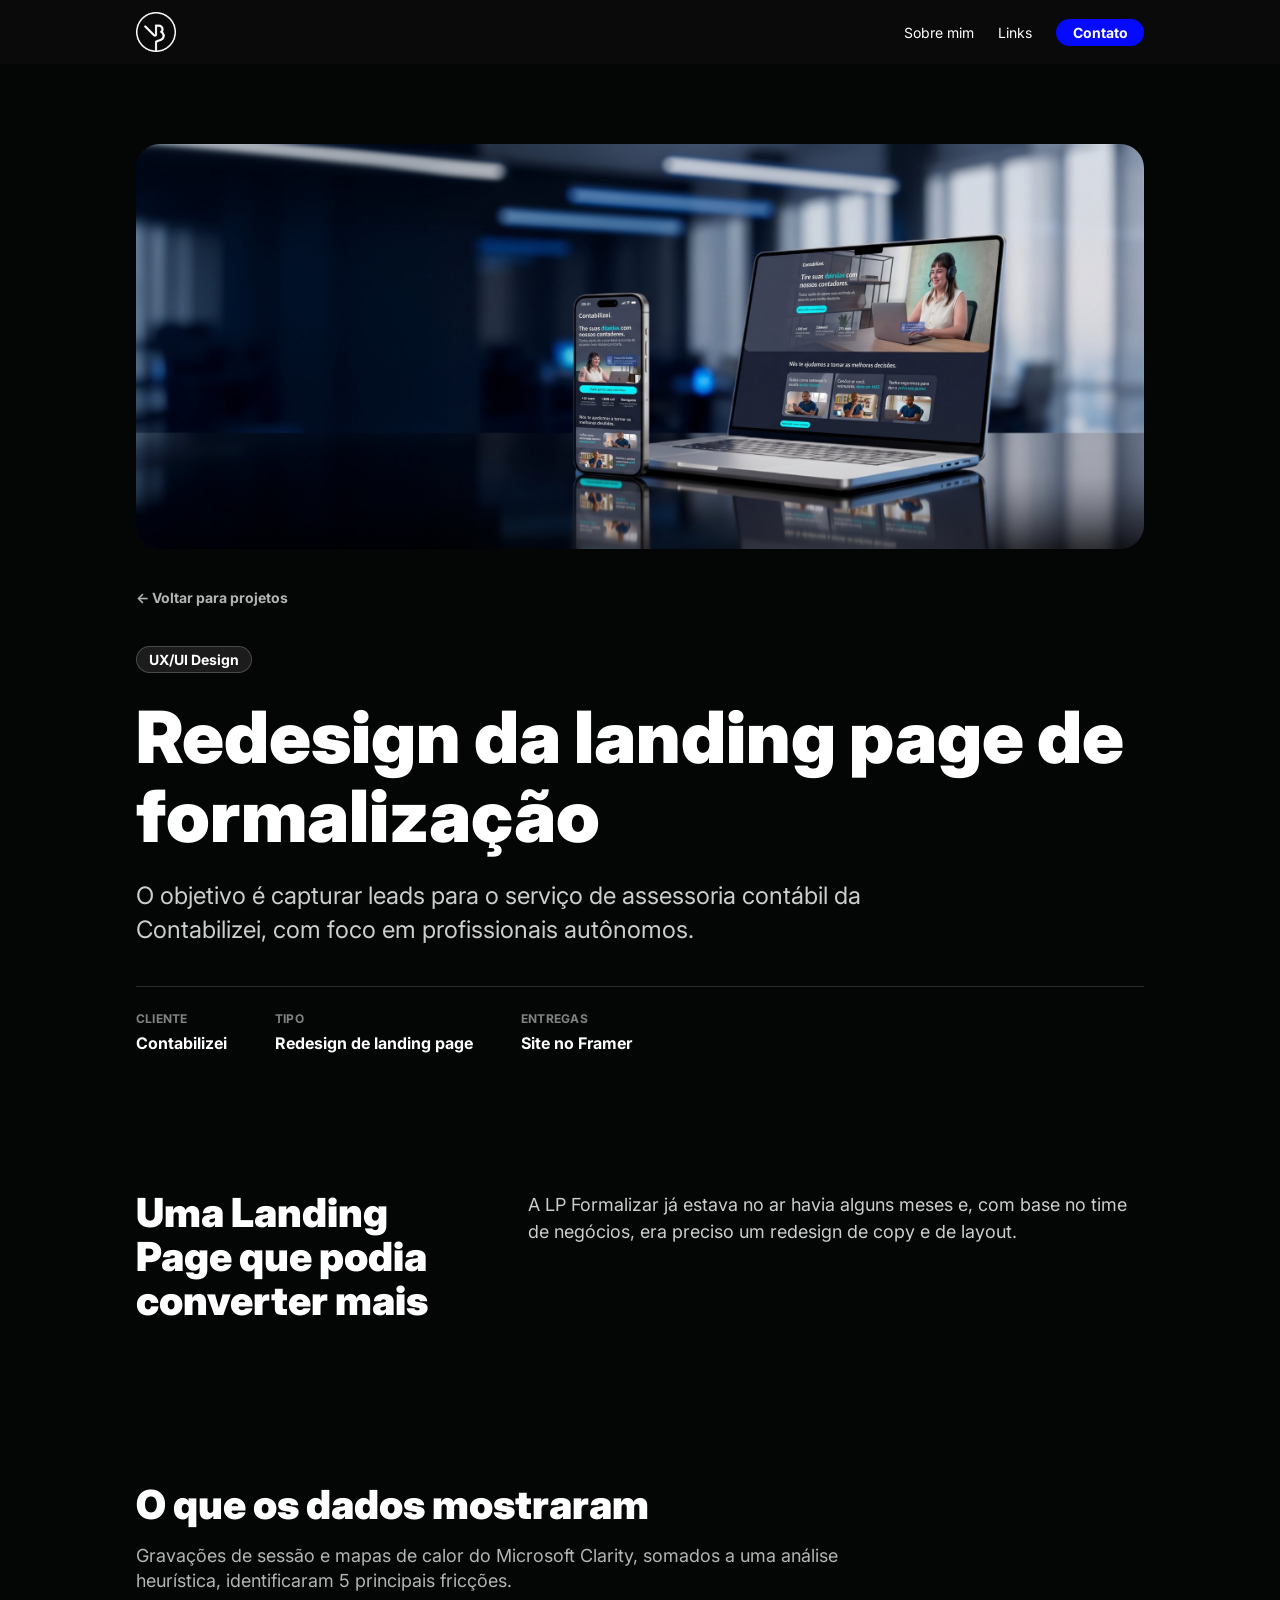
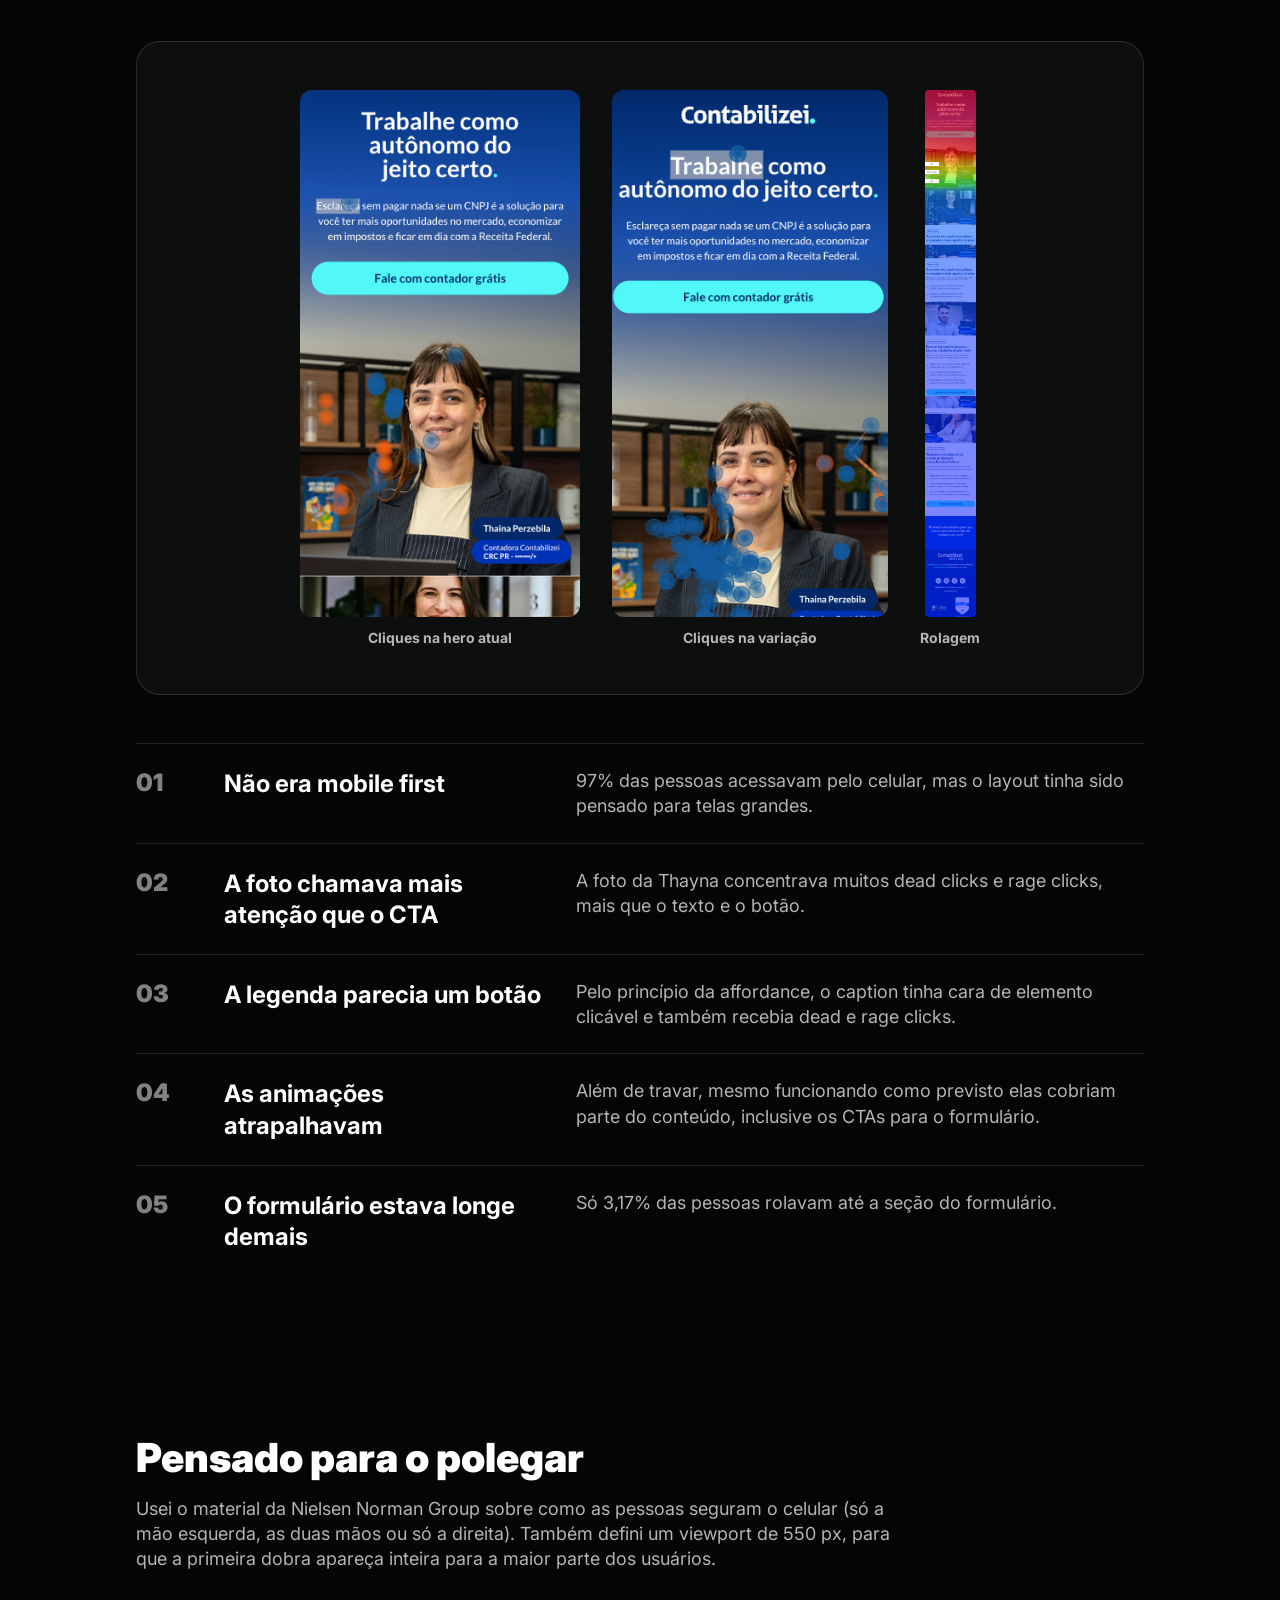
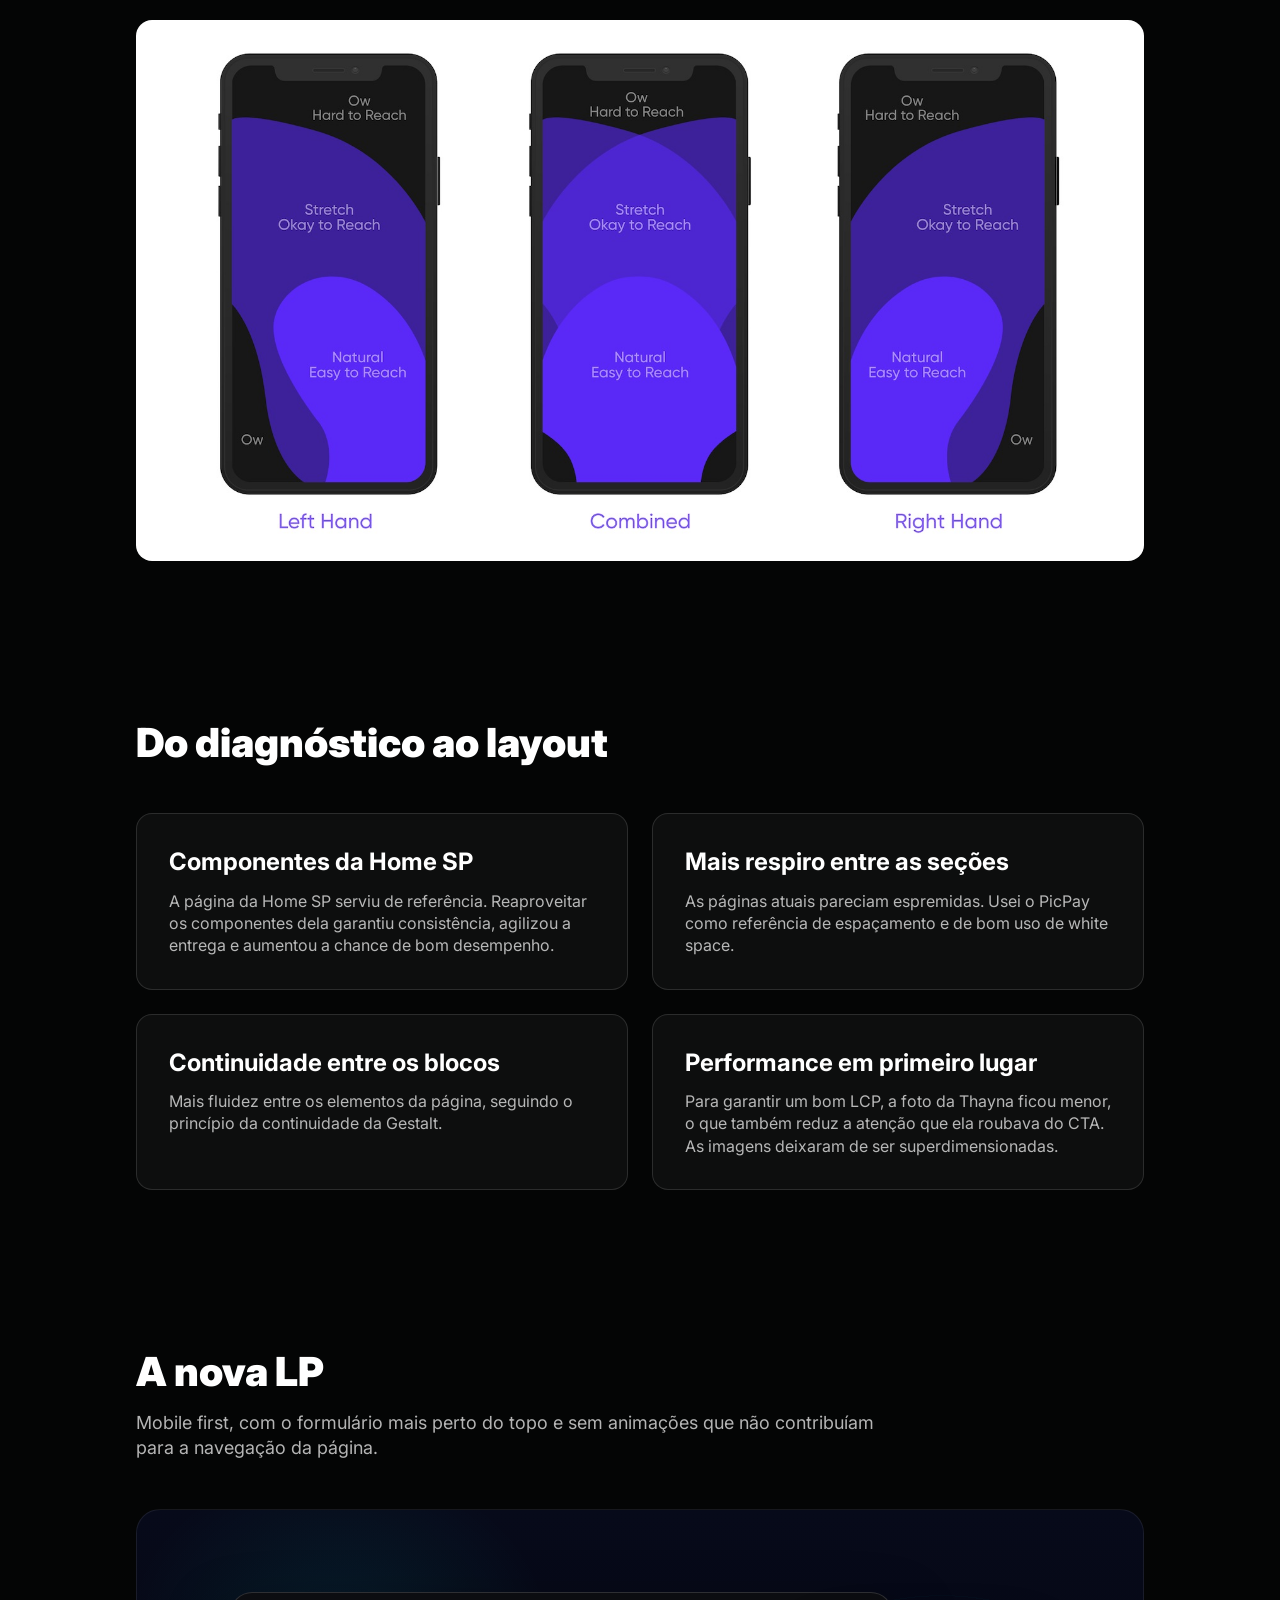
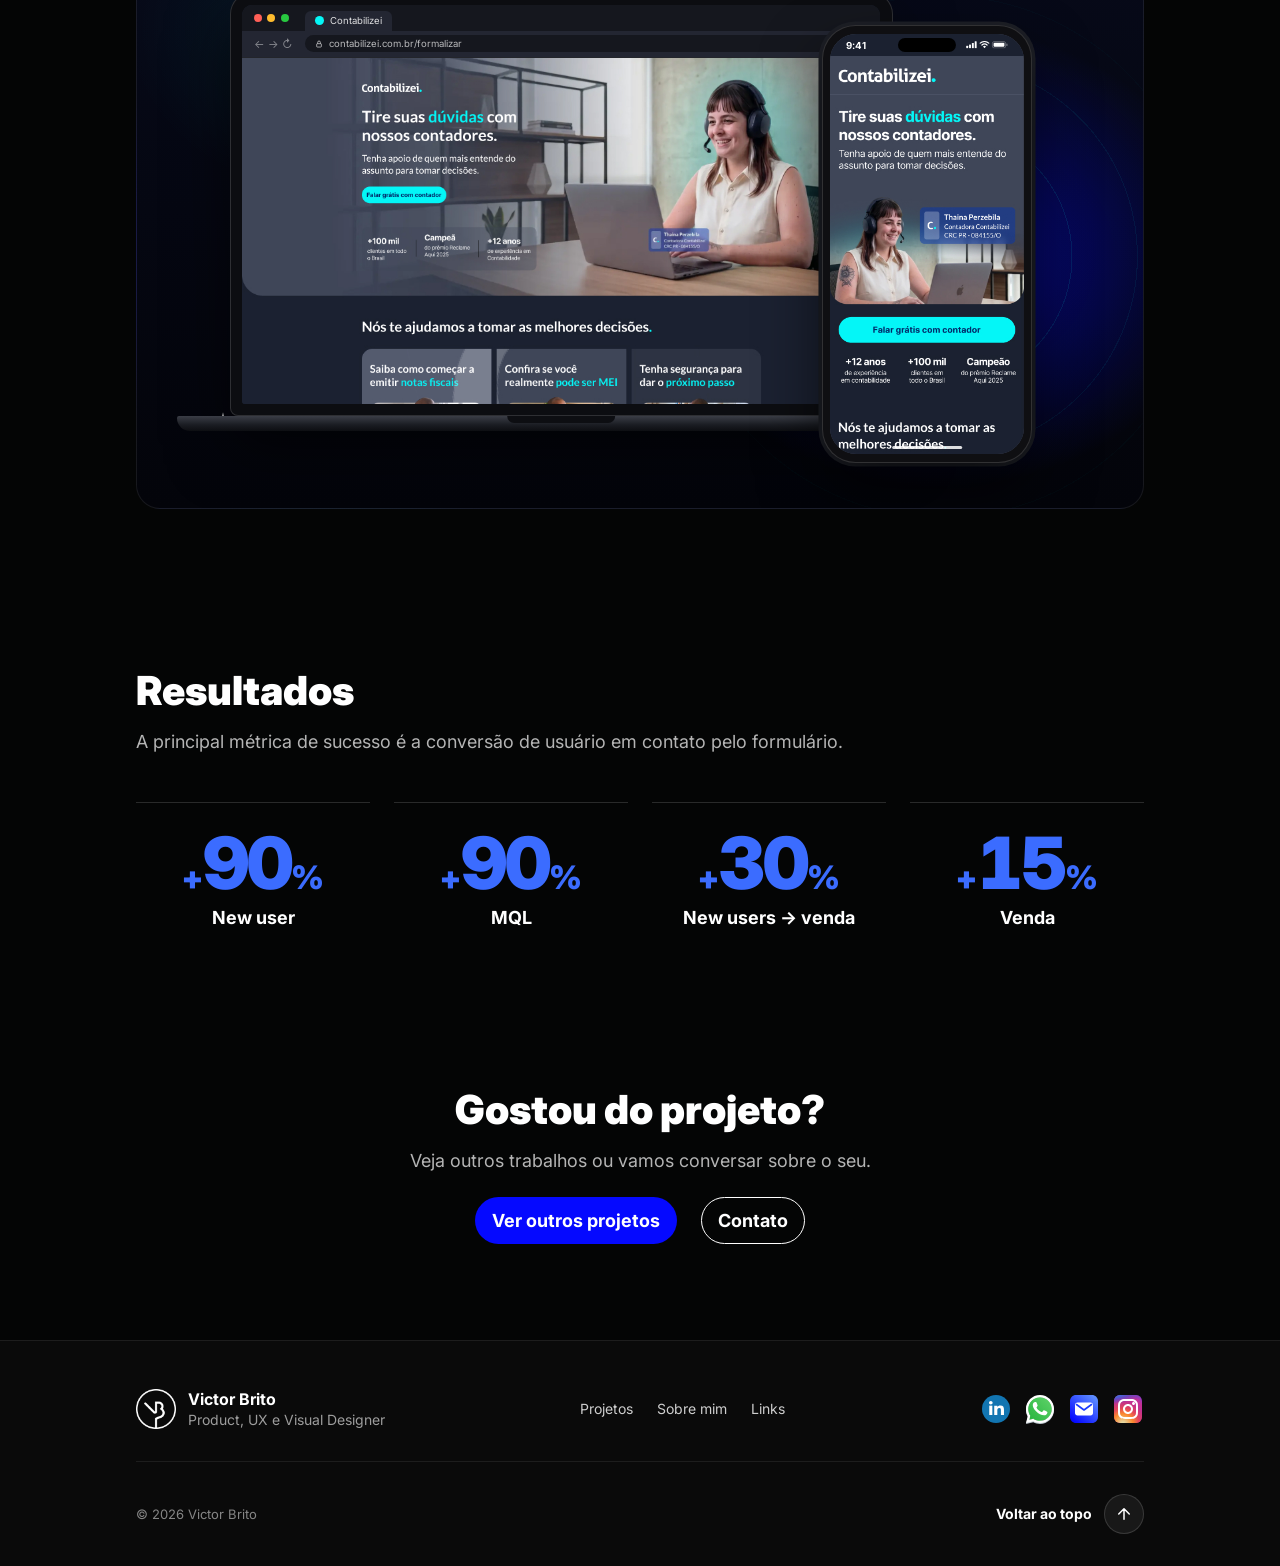
==== commit 4f67a76e: "Formalizar: novo texto de "O que os dados mostraram" Co-Authored-By: Claude Opus 5.5 <noreply@anthro" ====
--- a/formalizar.html
+++ b/formalizar.html
@@ -583,7 +583,7 @@
       <div class="container stack">
         <div class="section__header">
           <h2 class="section__title" id="diagnostico-titulo">O que os dados mostraram</h2>
-          <p class="section__text">Gravações de sessão e mapas de calor do Microsoft Clarity, somados a uma análise heurística e a uma matriz de objeções, levantaram cinco hipóteses.</p>
+          <p class="section__text">Gravações de sessão e mapas de calor do Microsoft Clarity, somados a uma análise heurística, identificaram 5 principais fricções.</p>
         </div>
         <div class="heatmaps card">
           <figure>
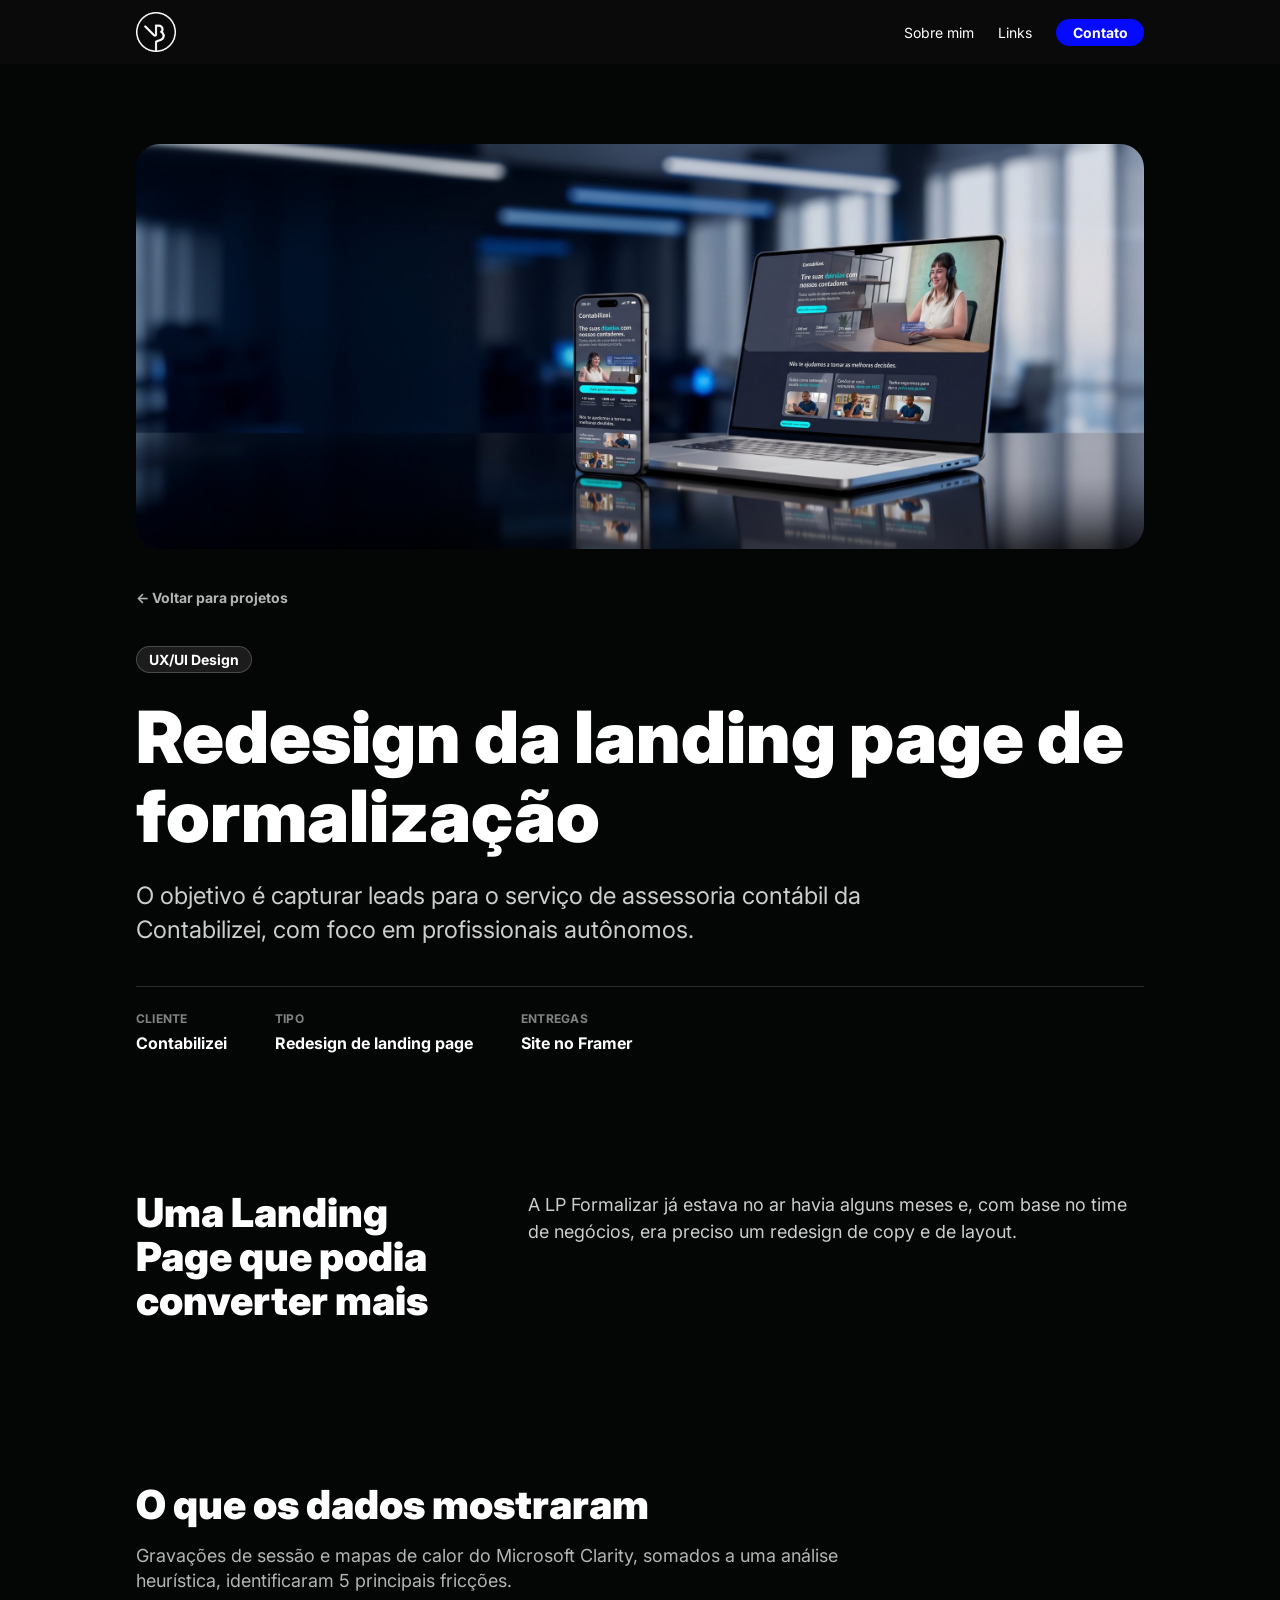
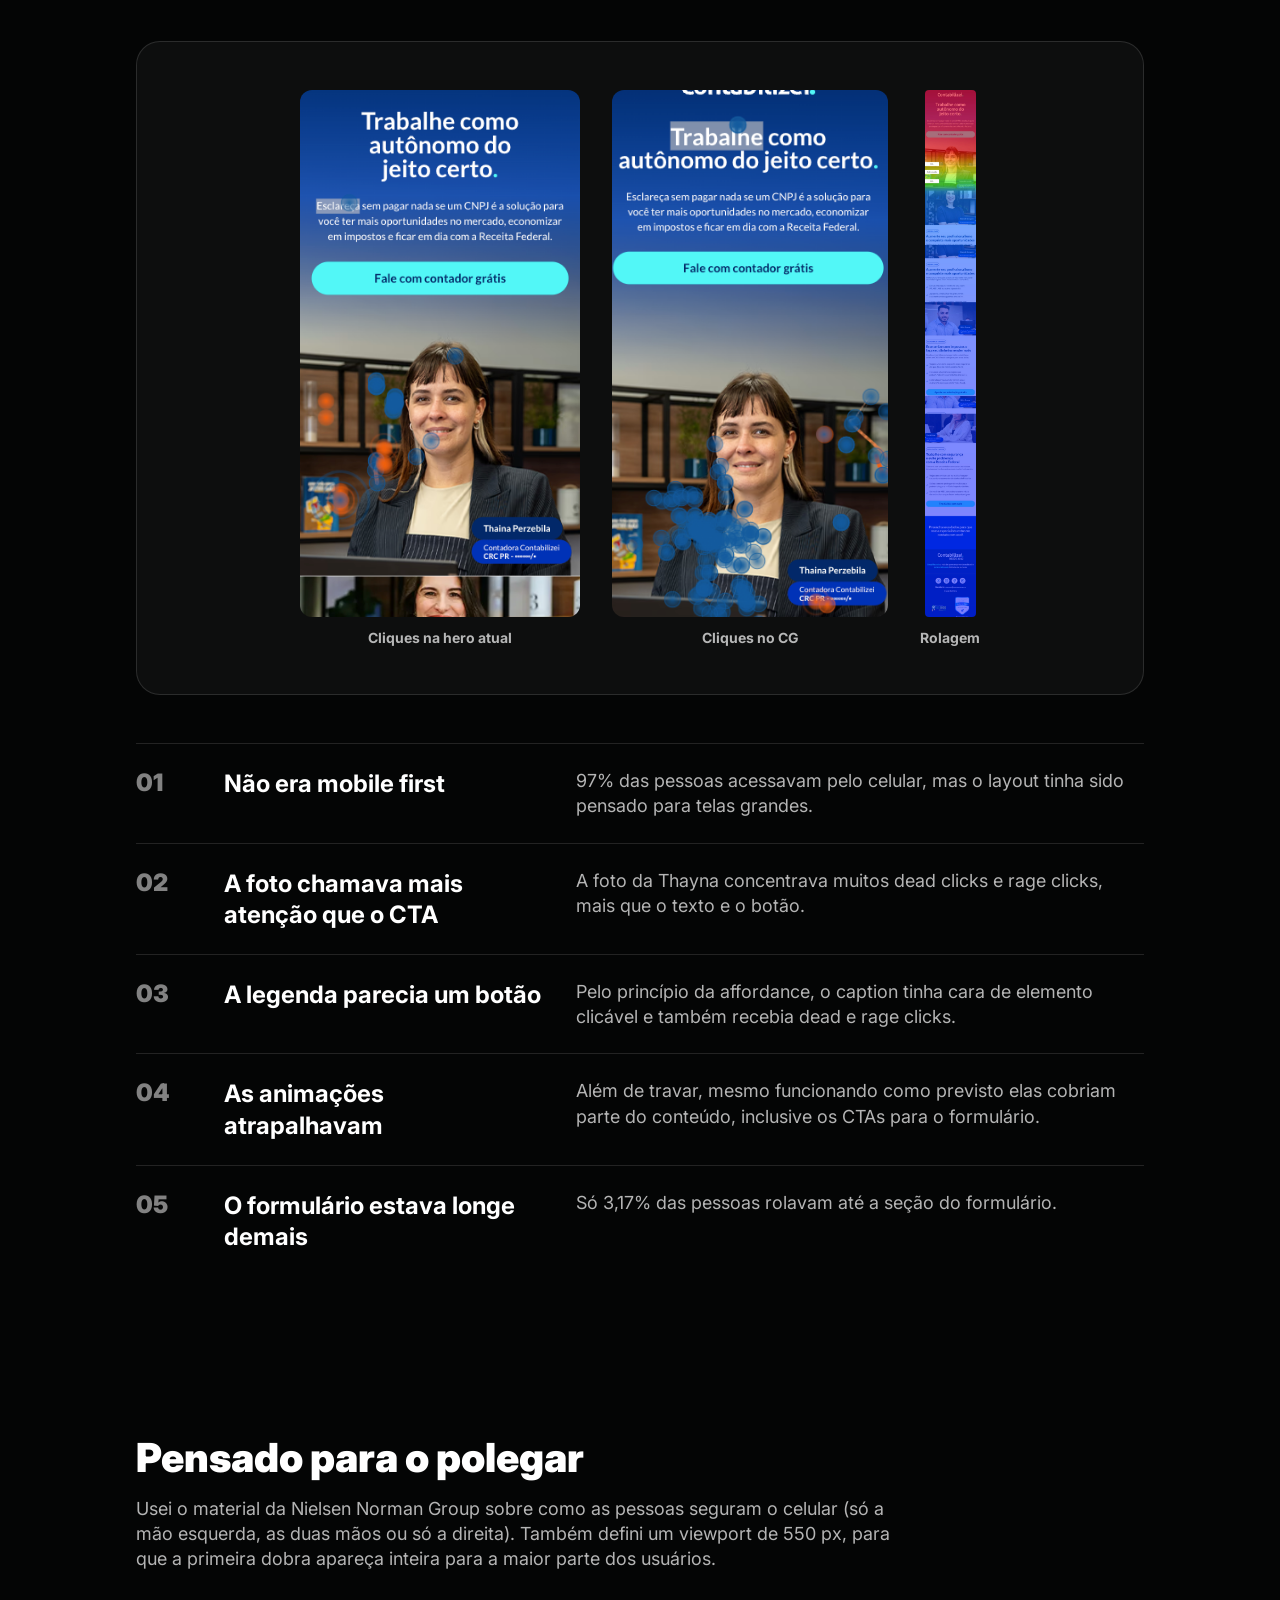
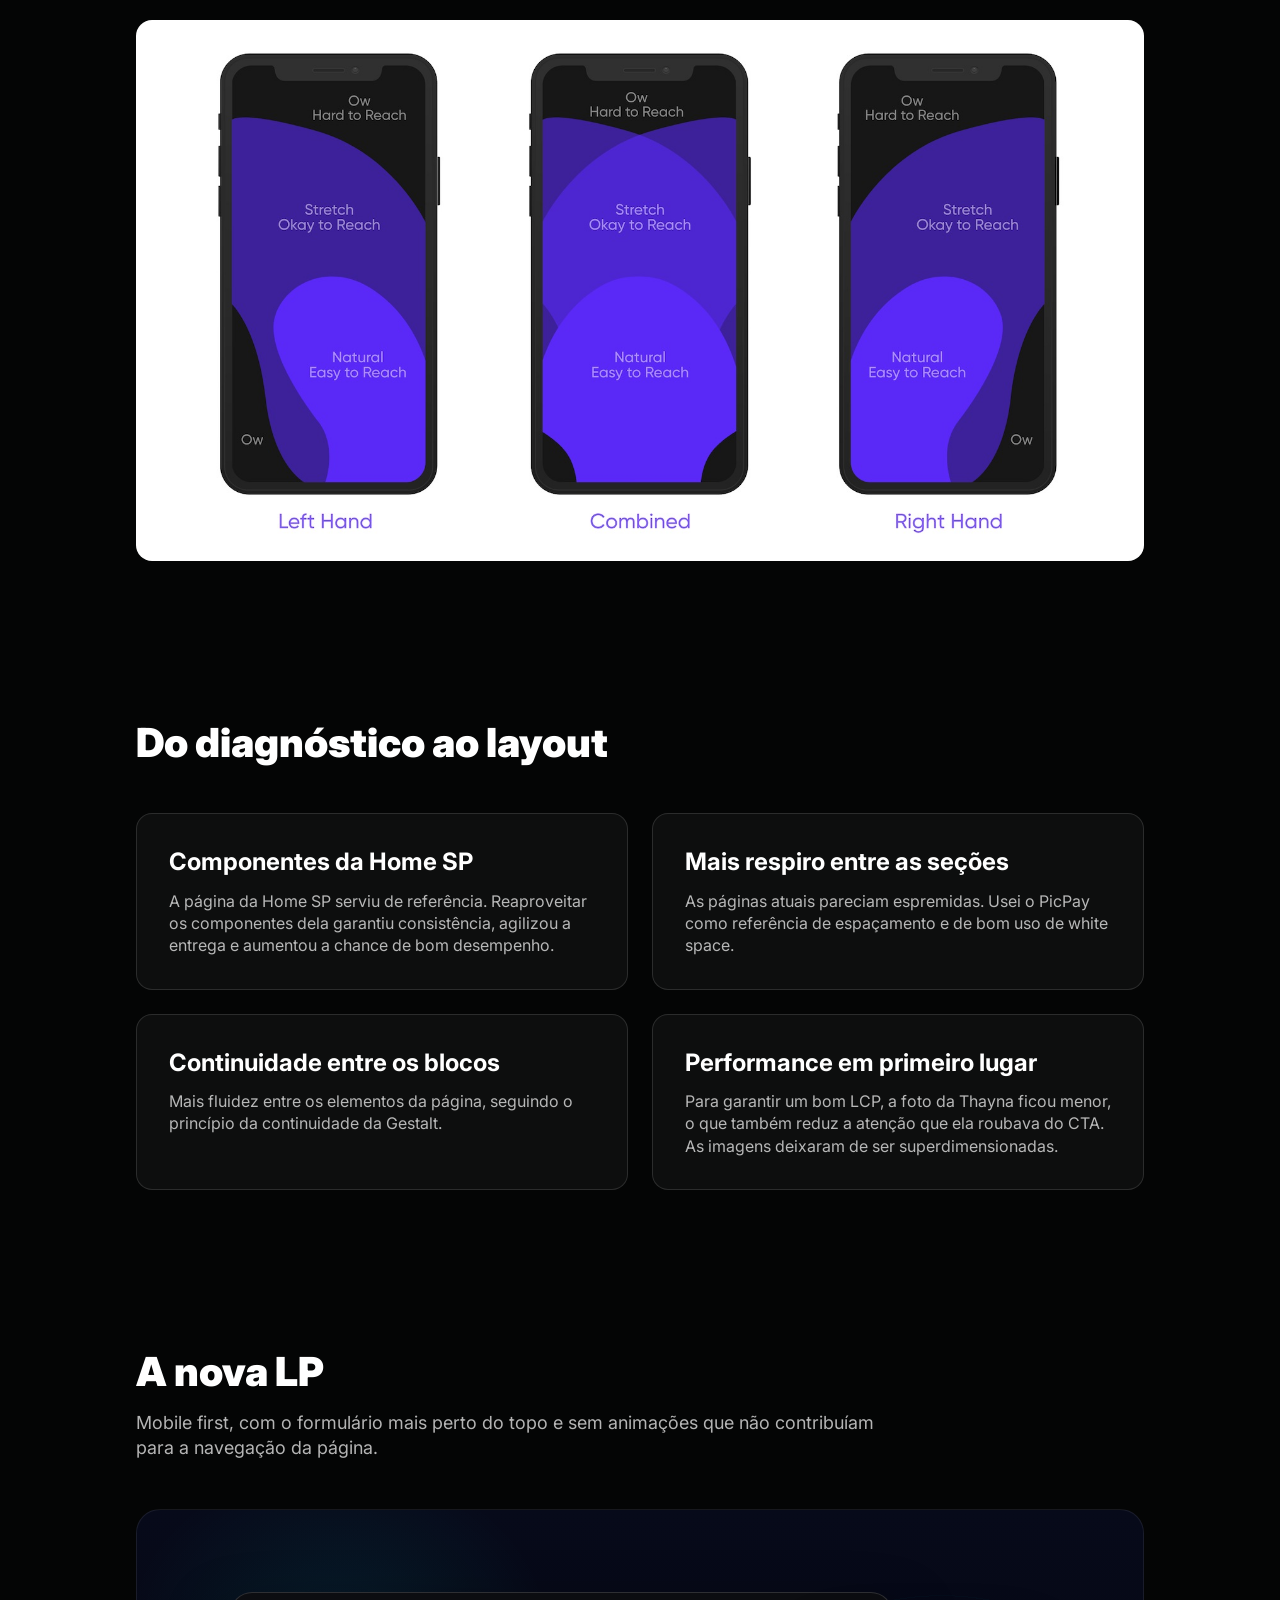
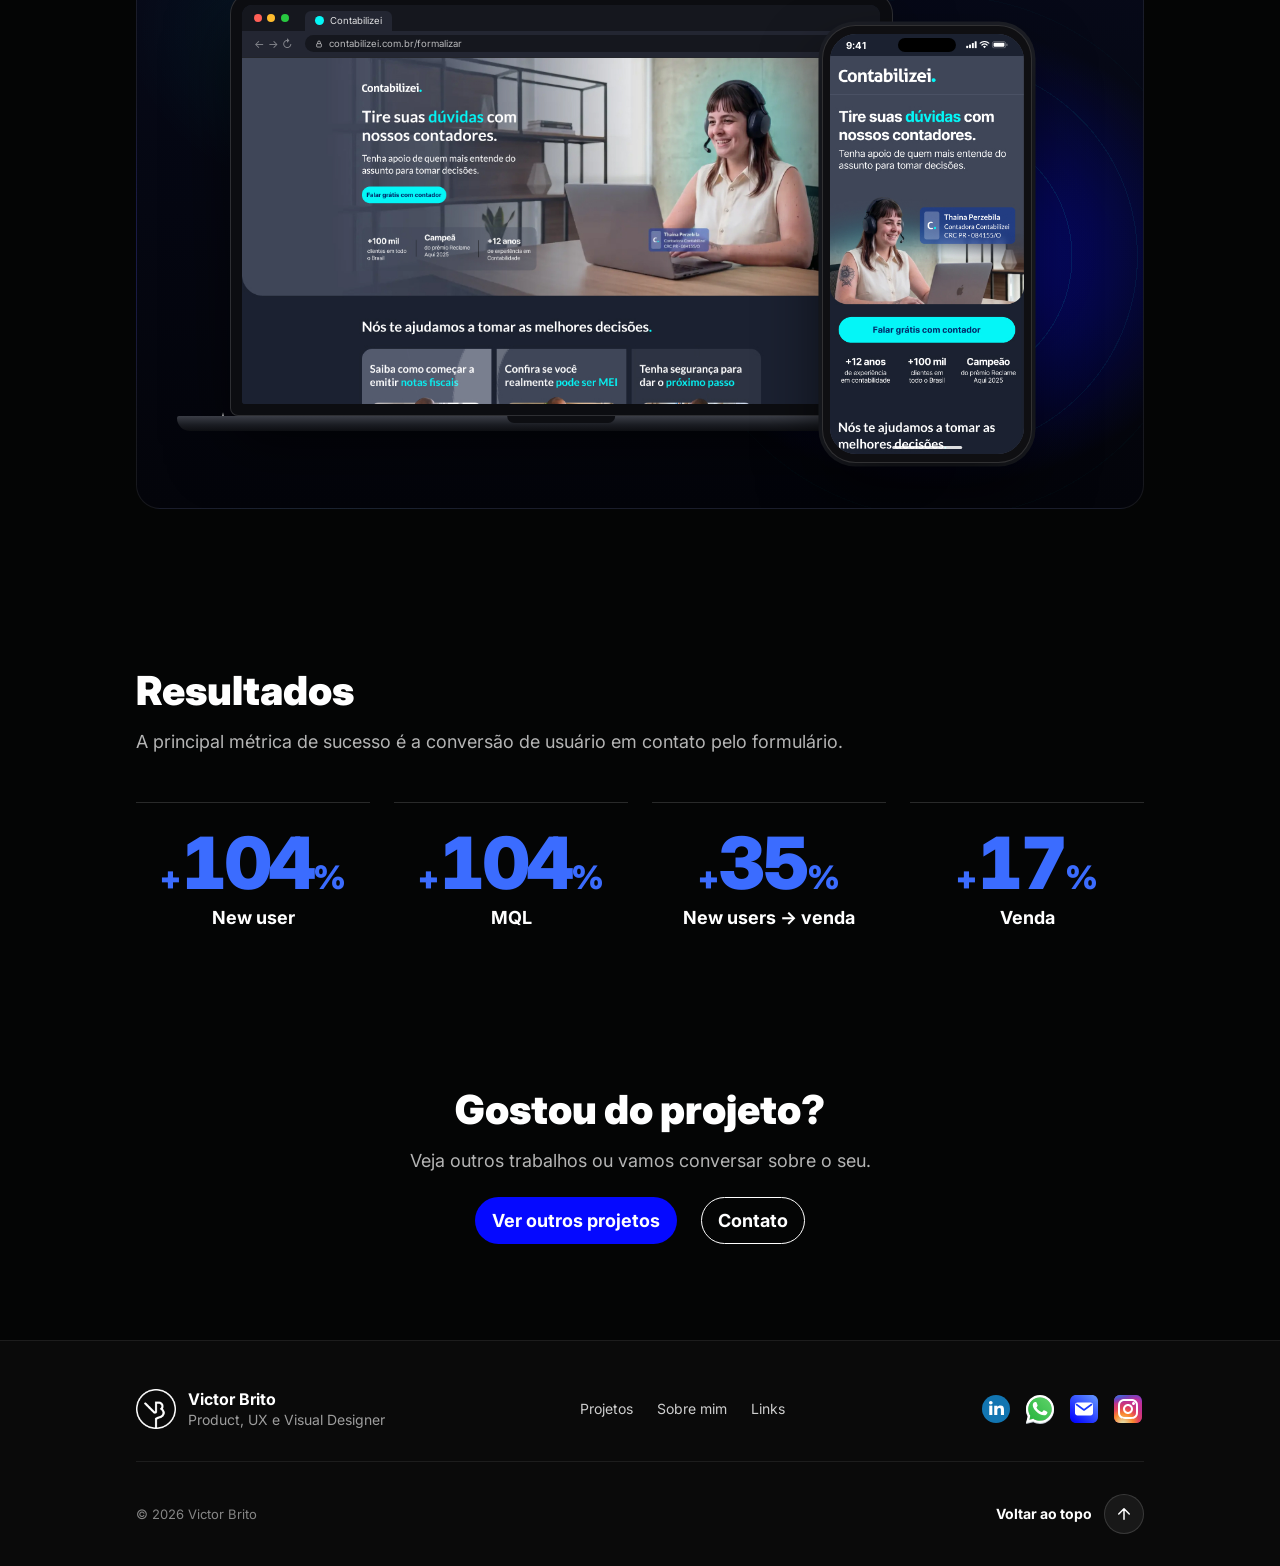
==== commit 4b926690: "Formalizar: legenda e recorte do heatmap e celular maior no mockup mobile Co-Authored-By: Claude Opu" ====
--- a/formalizar.html
+++ b/formalizar.html
@@ -471,7 +471,8 @@
       }
       .showcase__slot--phone { aspect-ratio: 350 / 404; order: -1; }
       .showcase__slot--laptop { aspect-ratio: 350 / 205; }
-      .showcase .phone { --pw: 50cqw; top: 5.4cqw; right: auto; bottom: auto; left: 25cqw; }
+      /* celular grande, centralizado e saindo pela base do card (Figma) */
+      .showcase .phone { --pw: 70.2cqw; top: 5.5cqw; right: auto; bottom: auto; left: 14.9cqw; }
       .laptop { top: 4.3cqw; left: 10cqw; width: 80cqw; }
       .browser__tabs, .browser__bar { height: 4.6cqw; }
       .browser__dots i { width: 1.4cqw; }
@@ -591,8 +592,8 @@
             <figcaption>Cliques na hero atual</figcaption>
           </figure>
           <figure>
-            <span class="heatmap__crop" style="--ratio: 280 / 533; --sx: .9301; --sy: .9318; --tx: .035; --ty: .0168"><img src="assets/formalizar/heatmap-cliques-v2.png" alt="Mapa de cliques da variação da hero, com cliques na foto e na legenda" loading="lazy" width="334" height="636"></span>
-            <figcaption>Cliques na variação</figcaption>
+            <span class="heatmap__crop" style="--ratio: 280 / 533; --sx: .9301; --sy: .9318; --tx: .035; --ty: .0682"><img src="assets/formalizar/heatmap-cliques-v2.png" alt="Mapa de cliques da variação da hero, com cliques na foto e na legenda" loading="lazy" width="334" height="636"></span>
+            <figcaption>Cliques no CG</figcaption>
           </figure>
           <figure>
             <span class="heatmap__crop heatmap__crop--thin" style="--ratio: 51 / 527; --sx: .9295; --sy: .9284; --tx: .0353; --ty: .0031"><img src="assets/formalizar/heatmap-rolagem.jpg" alt="Mapa de rolagem da LP: a atenção cai do vermelho no topo para o azul antes do formulário" loading="lazy" width="385" height="3983"></span>
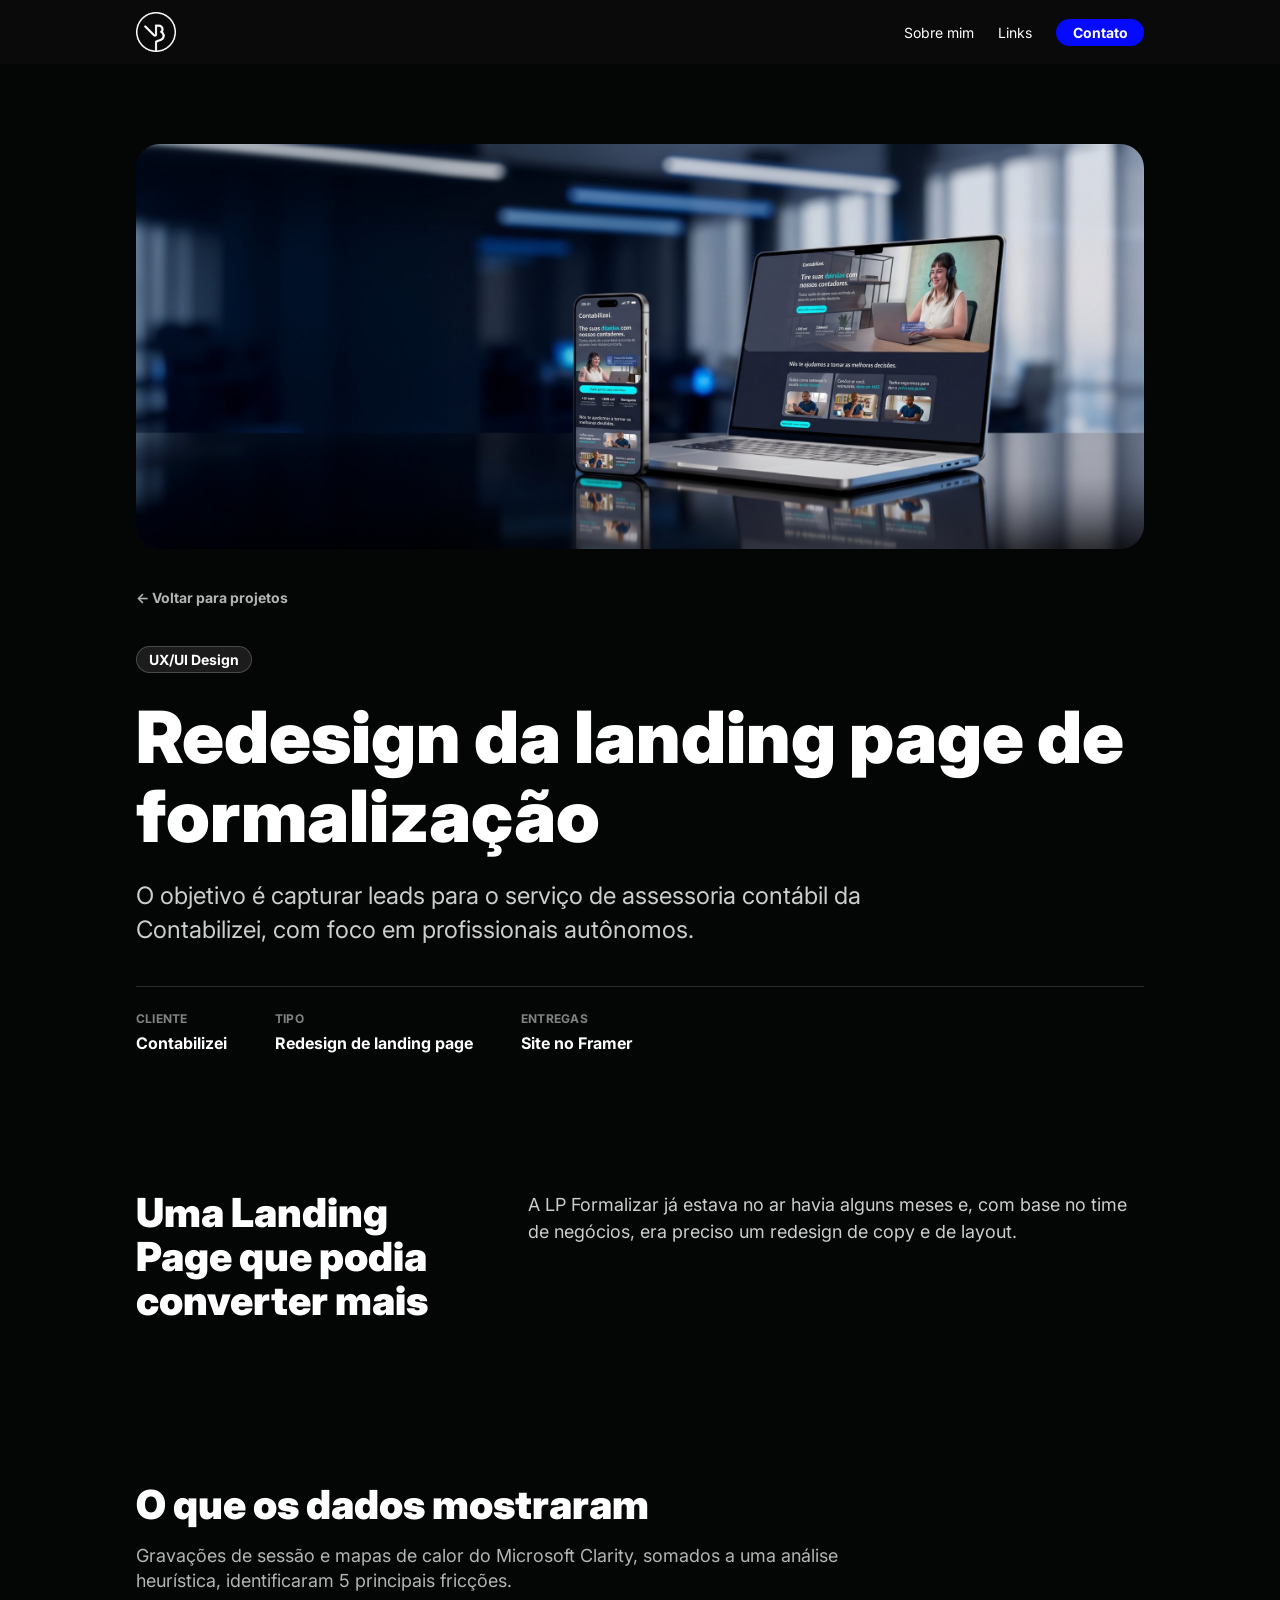
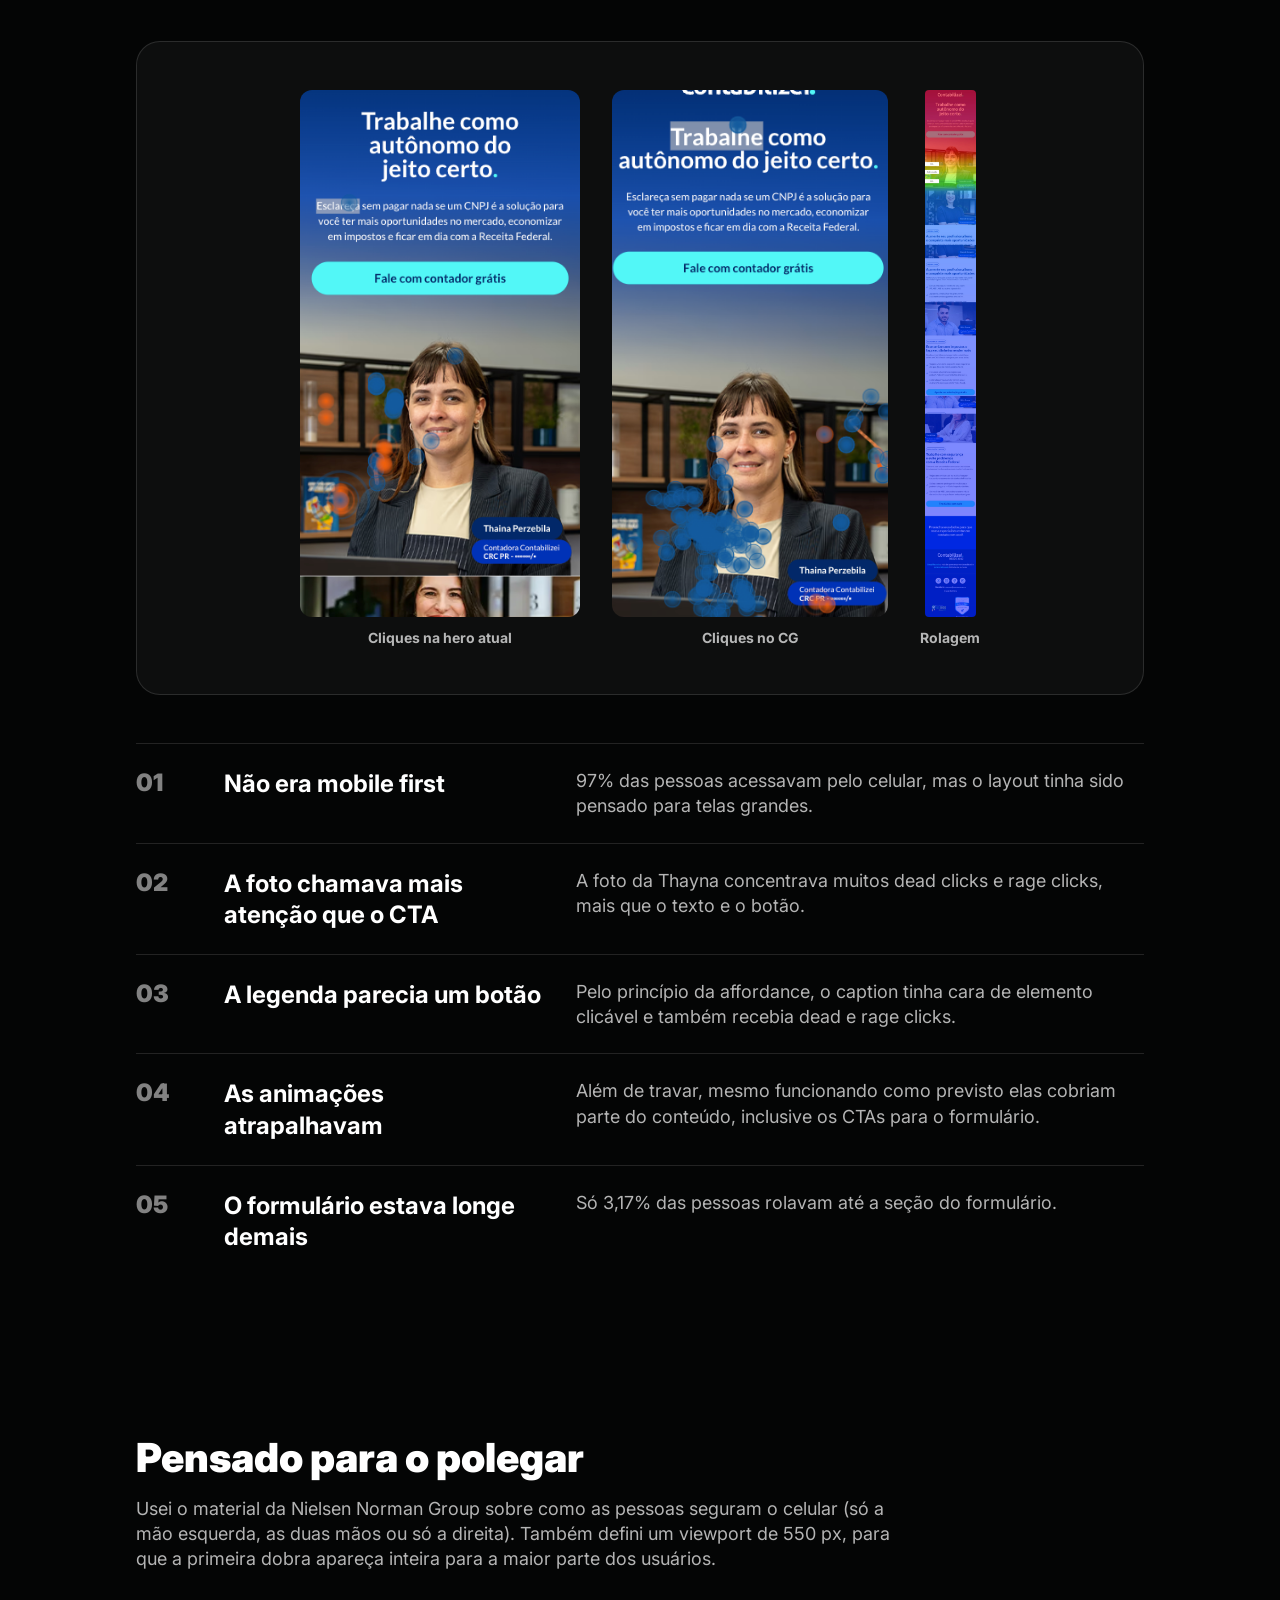
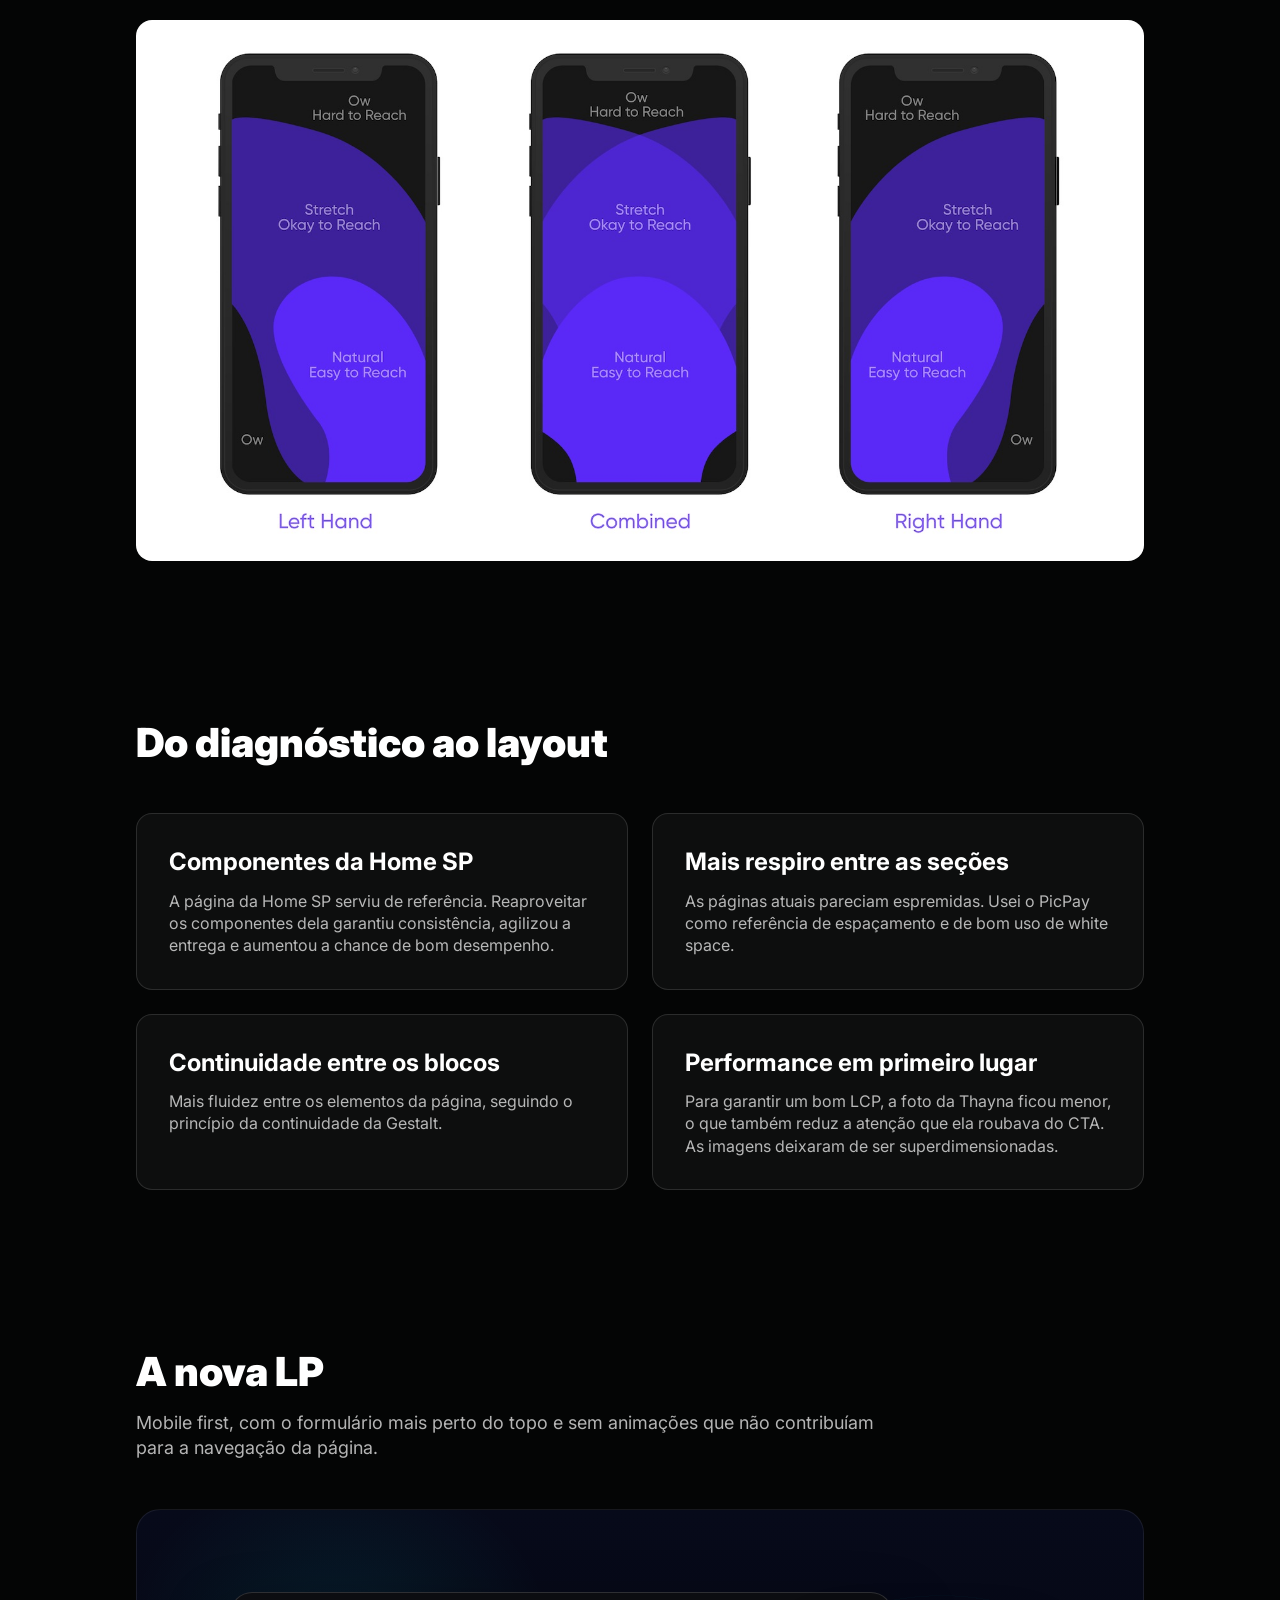
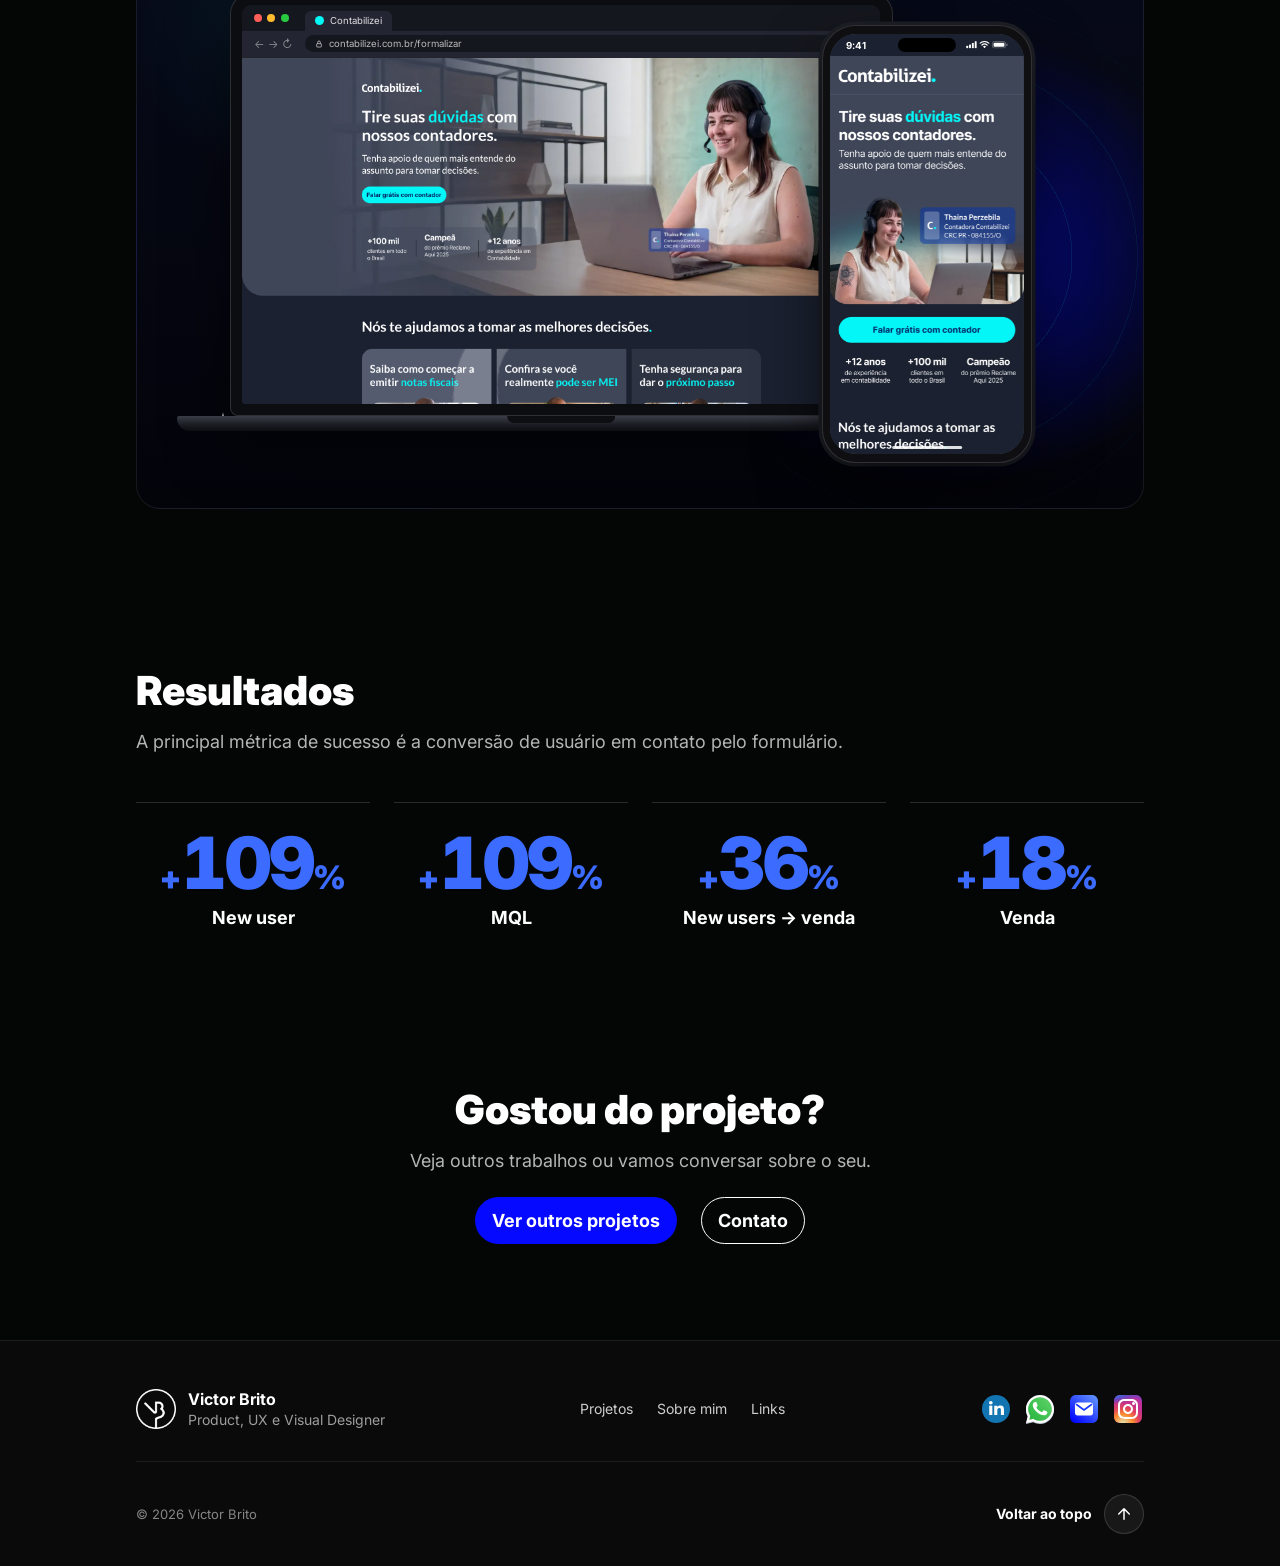
==== commit e0eb6b36: "Formalizar: arrastar a LP no celular do mockup e heatmaps alinhados até 900px Co-Authored-By: Claude" ====
--- a/formalizar.html
+++ b/formalizar.html
@@ -153,6 +153,9 @@
       height: auto;
       animation: lpScroll 48s ease-in-out var(--scroll-delay, 0s) infinite alternate;
     }
+    .phone__viewport.is-draggable { cursor: grab; touch-action: none; user-select: none; -webkit-user-select: none; }
+    .phone__viewport.is-dragging { cursor: grabbing; }
+    .phone__viewport.is-draggable img { animation: none; will-change: transform; pointer-events: none; }
     @keyframes lpScroll {
       0%, 8%    { transform: translateY(0); }
       92%, 100% { transform: translateY(calc(-100% + 100cqh)); }
@@ -426,10 +429,13 @@
       .about { grid-template-columns: 1fr; gap: 24px; }
       .facts { grid-template-columns: repeat(2, 1fr); gap: 20px 16px; }
       .hypotheses li { grid-template-columns: 1fr; gap: 8px; }
-      .heatmaps { gap: 12px; padding: 24px 16px; }
+      .heatmaps { align-items: flex-start; gap: 12px; padding: 24px 16px; }
       .heatmap__crop { height: auto; width: 100%; }
-      .heatmaps figure:nth-child(1), .heatmaps figure:nth-child(2) { width: 42%; }
-      .heatmaps figure:nth-child(3) { width: 8%; }
+      /* flex-grow = largura/altura de cada recorte: as três imagens ficam com a mesma altura */
+      .heatmaps figure { flex: .5313 1 0; min-width: 0; }
+      .heatmaps figure:nth-child(2) { flex-grow: .5253; }
+      .heatmaps figure:nth-child(3) { flex-grow: .0968; }
+      .heatmaps figure:nth-child(3) figcaption { white-space: nowrap; }
       .heatmaps figcaption { font-size: 12px; }
       .bignums { grid-template-columns: repeat(2, 1fr); gap: 32px 24px; }
       .bignum dd { font-size: 64px; }
@@ -682,7 +688,7 @@
           <div class="phone">
             <div class="phone__screen">
               <div class="status status--lp"><span>9:41</span><svg aria-hidden="true"><use href="#status-icons"/></svg></div>
-              <div class="phone__viewport"><img src="assets/formalizar/lp-mobile.jpg" alt="" loading="lazy" width="336" height="4096"></div>
+              <div class="phone__viewport" data-drag-scroll><img src="assets/formalizar/lp-mobile.jpg" draggable="false" alt="" loading="lazy" width="336" height="4096"></div>
             </div>
           </div>
           </div>
@@ -752,6 +758,79 @@
       const onScroll = () => header.classList.toggle('is-scrolled', window.scrollY > 8);
       onScroll();
       window.addEventListener('scroll', onScroll, { passive: true });
+
+      /*
+        LP dentro do celular: rola sozinha (ida e volta, com pausa nas pontas) e dá para arrastar.
+        Ao soltar, segue com inércia e, depois de alguns segundos parada, volta a rolar sozinha.
+        No toque, ao chegar no topo ou no fim da LP, o arraste passa a rolar a página.
+      */
+      document.querySelectorAll('[data-drag-scroll]').forEach(view => {
+        const img = view.querySelector('img');
+        const AUTO_MS = 40000, END_PAUSE = 3500, IDLE_RESUME = 2500;
+        let max = 0, pos = 0, dir = 1, speed = 0, vel = 0;
+        let mode = 'auto', pauseUntil = performance.now() + 4000, idleUntil = 0;
+        let pointer = null, lastY = 0, lastT = 0, visible = false, raf = 0, prev = 0;
+
+        const measure = () => { max = Math.max(0, img.offsetHeight - view.clientHeight); pos = Math.min(pos, max); paint(); };
+        const paint = () => { img.style.transform = `translate3d(0, ${-pos}px, 0)`; };
+        view.classList.add('is-draggable');
+
+        const frame = now => {
+          const dt = Math.min(now - prev, 64); prev = now;
+          if (mode === 'inertia') {
+            pos += vel * dt; vel *= Math.exp(-dt / 325);
+            if (pos <= 0 || pos >= max) { pos = Math.min(Math.max(pos, 0), max); vel = 0; }
+            if (Math.abs(vel) < .02) { mode = 'idle'; idleUntil = now + IDLE_RESUME; }
+          } else if (mode === 'idle' && now > idleUntil) {
+            mode = 'auto'; speed = 0;
+            if (pos >= max) dir = -1; else if (pos <= 0) dir = 1;
+          } else if (mode === 'auto' && max > 0 && now > pauseUntil) {
+            const target = max / AUTO_MS;
+            const left = dir > 0 ? max - pos : pos;
+            const ease = Math.min(1, left / (max * .06) + .08); /* desacelera perto das pontas */
+            speed += (target - speed) * Math.min(1, dt / 600);
+            pos += dir * speed * ease * dt;
+            if (pos >= max || pos <= 0) {
+              pos = Math.min(Math.max(pos, 0), max);
+              dir = pos >= max ? -1 : 1; speed = 0; pauseUntil = now + END_PAUSE;
+            }
+          }
+          paint();
+          raf = visible ? requestAnimationFrame(frame) : 0;
+        };
+        const start = () => { if (!raf && visible) { prev = performance.now(); raf = requestAnimationFrame(frame); } };
+
+        view.addEventListener('pointerdown', e => {
+          if (pointer !== null || (e.pointerType === 'mouse' && e.button !== 0)) return;
+          pointer = e.pointerId; mode = 'drag'; vel = 0;
+          lastY = e.clientY; lastT = e.timeStamp;
+          try { view.setPointerCapture(e.pointerId); } catch (err) {}
+          view.classList.add('is-dragging');
+        });
+        view.addEventListener('pointermove', e => {
+          if (e.pointerId !== pointer) return;
+          const dy = e.clientY - lastY, dt = Math.max(e.timeStamp - lastT, 1);
+          lastY = e.clientY; lastT = e.timeStamp;
+          const next = pos - dy;
+          const clamped = Math.min(Math.max(next, 0), max);
+          if (e.pointerType !== 'mouse' && next !== clamped) window.scrollBy(0, next - clamped);
+          pos = clamped;
+          vel = vel * .6 + (-dy / dt) * .4;
+          paint();
+        });
+        const release = e => {
+          if (e.pointerId !== pointer) return;
+          pointer = null; mode = 'inertia';
+          if (e.timeStamp - lastT > 80) vel = 0; /* segurou parado antes de soltar */
+          view.classList.remove('is-dragging');
+        };
+        view.addEventListener('pointerup', release);
+        view.addEventListener('pointercancel', release);
+
+        new IntersectionObserver(([entry]) => { visible = entry.isIntersecting; start(); }).observe(view);
+        if (img.complete) measure(); else img.addEventListener('load', measure);
+        window.addEventListener('resize', measure);
+      });
 
       /* Big numbers dos resultados: contam do zero quando aparecem na tela */
       const DURATION = 2000;
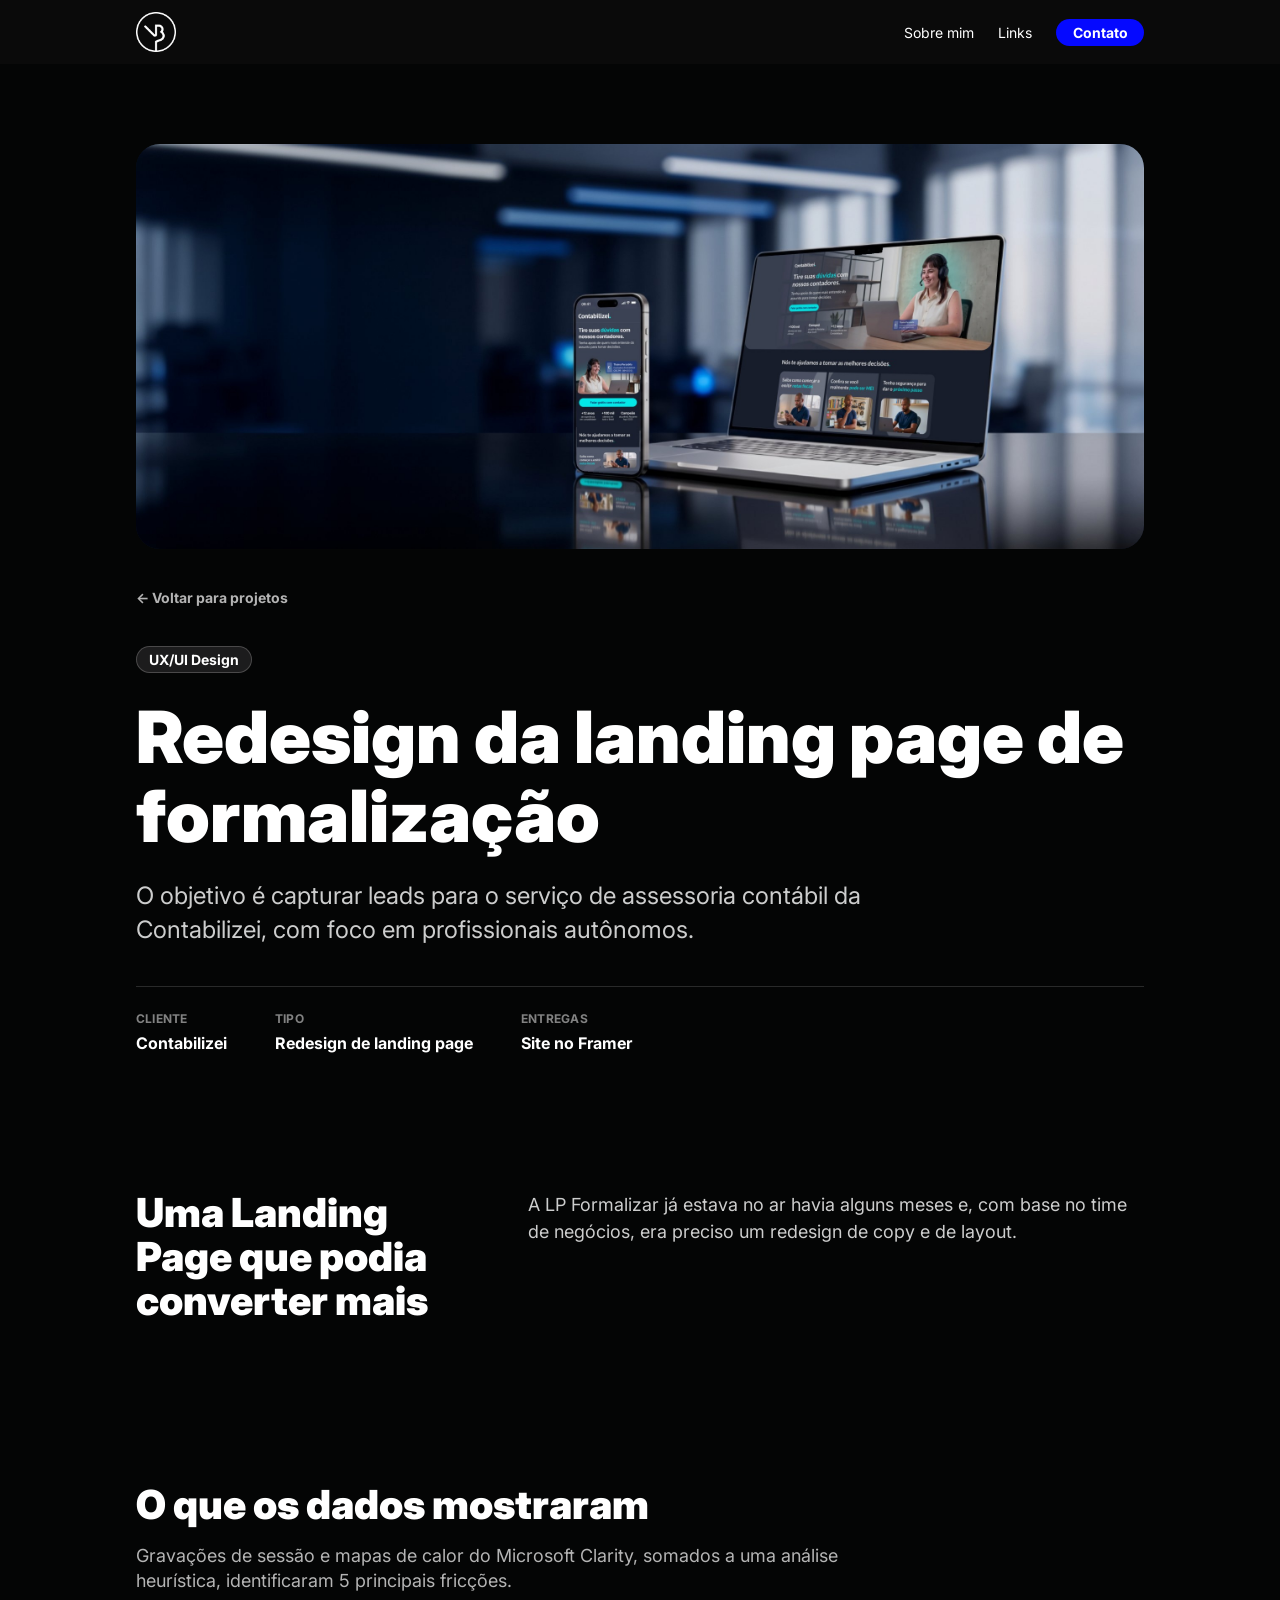
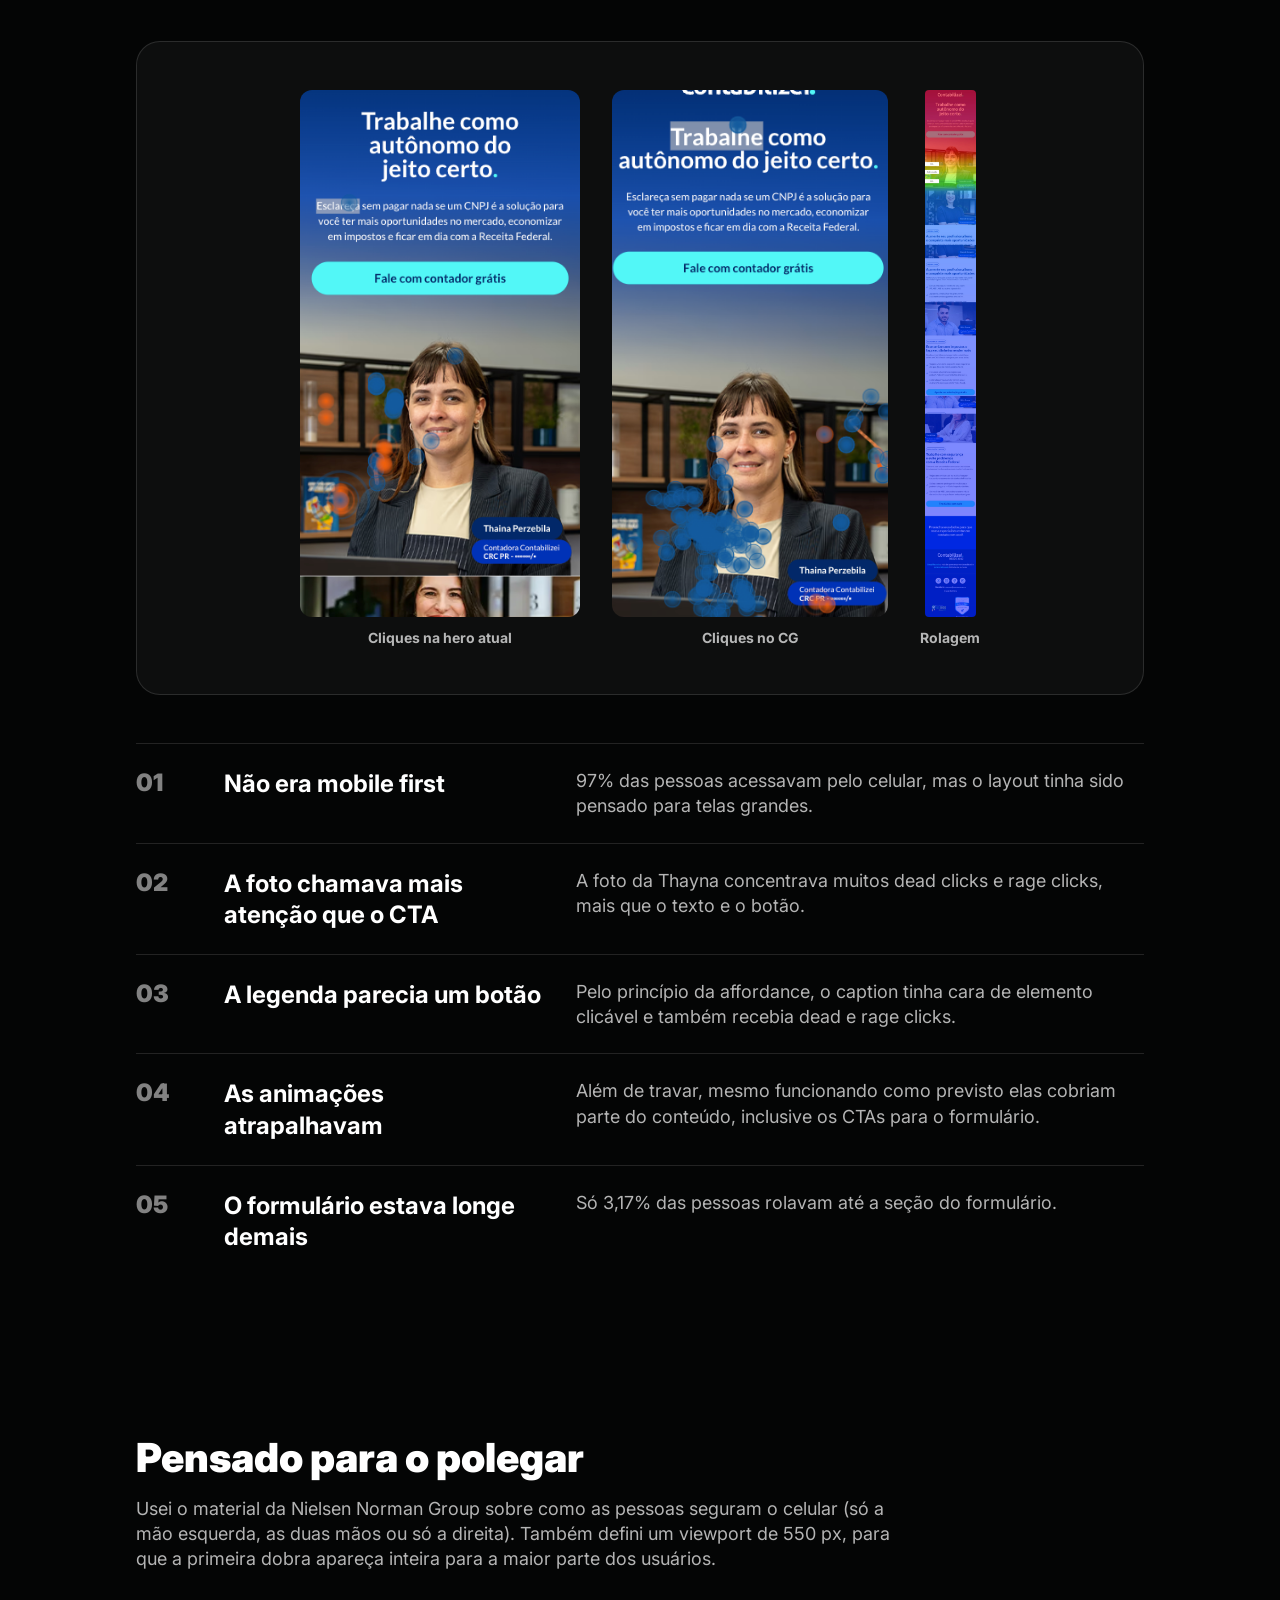
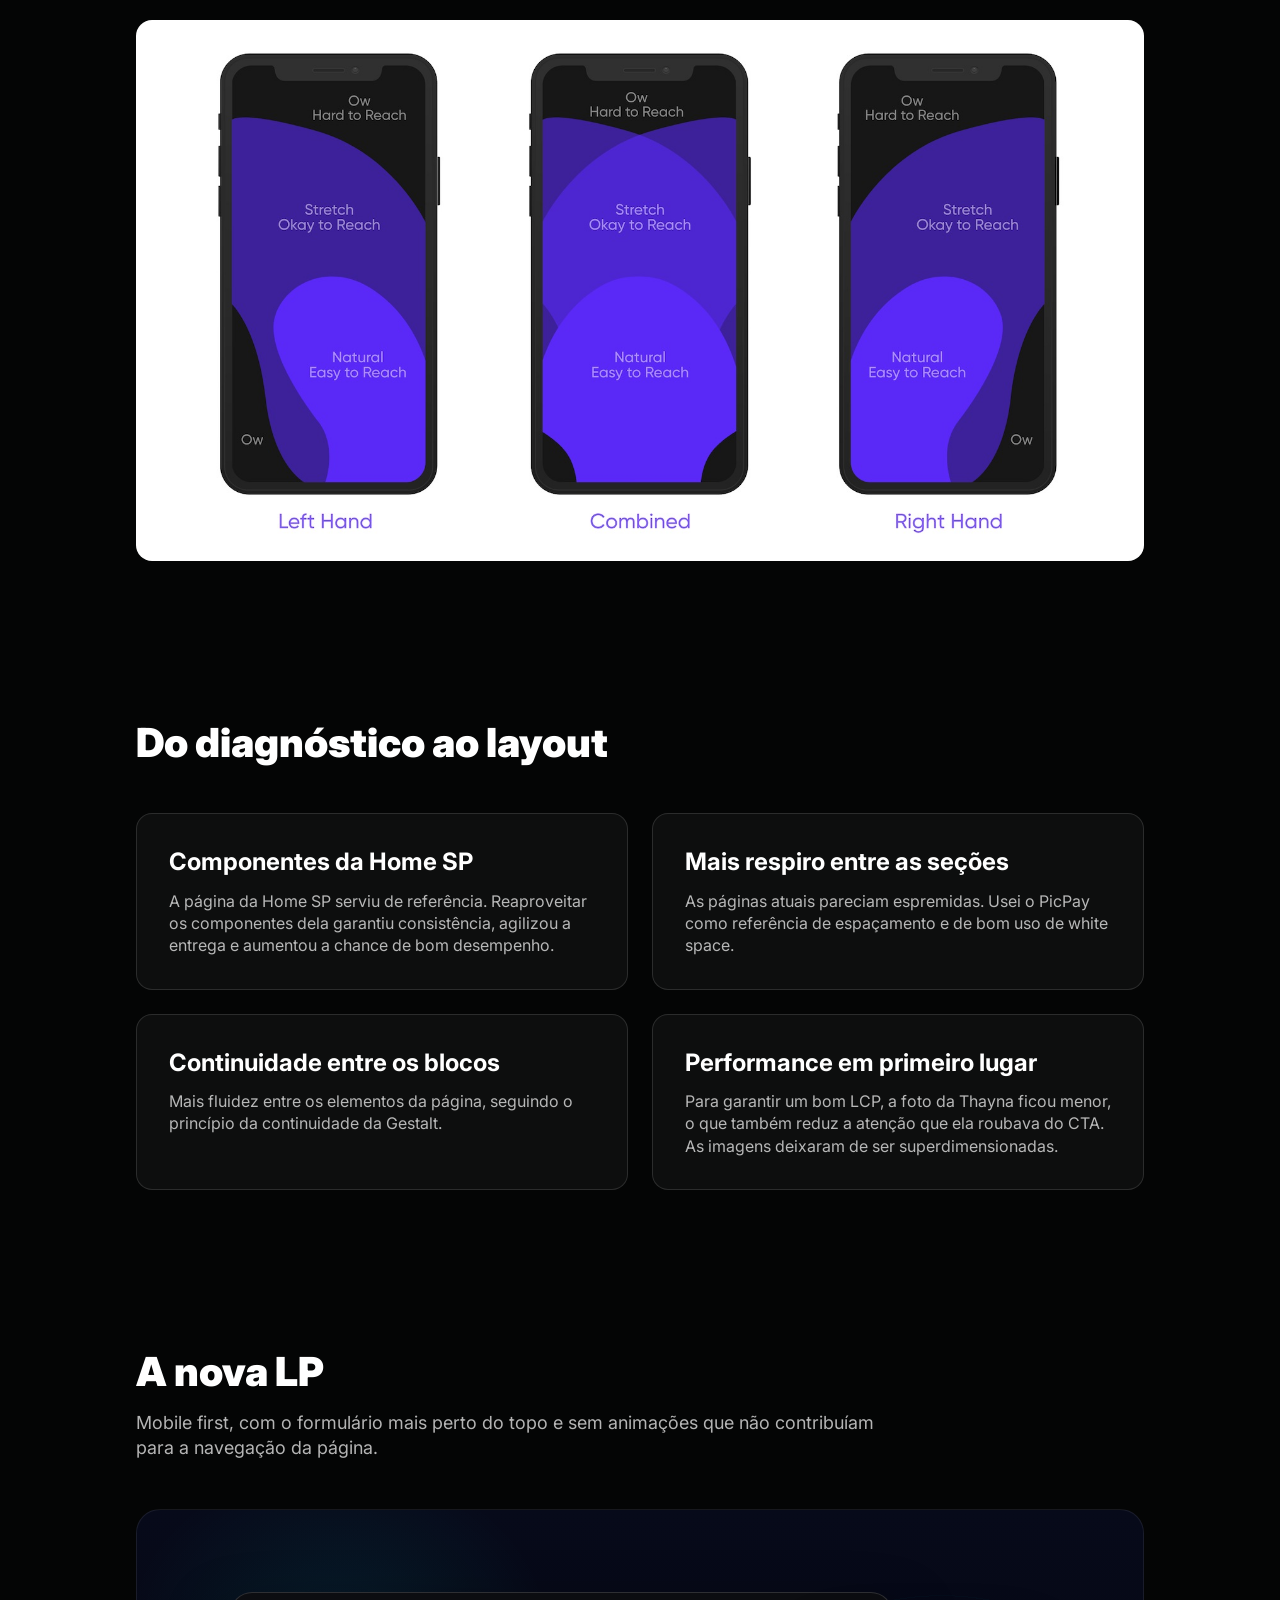
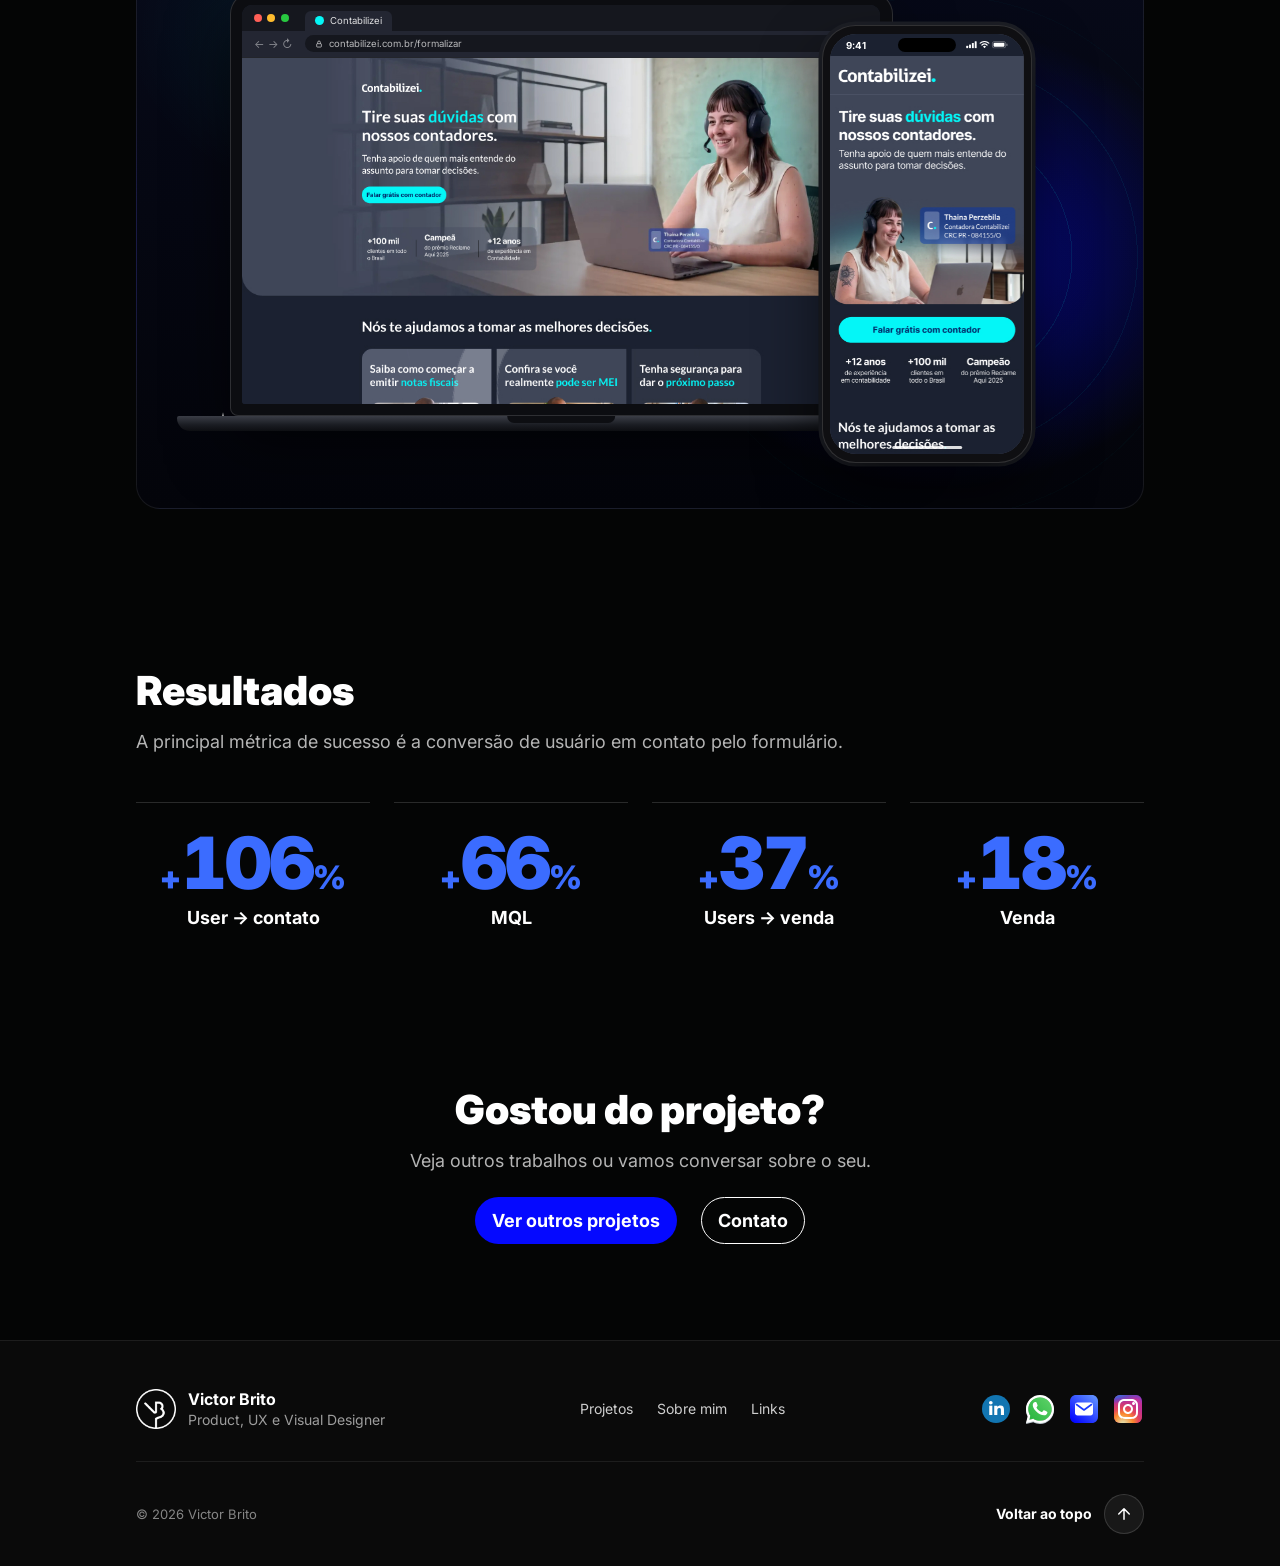
==== commit 56349631: "Formalizar: big numbers atualizados (+94% MQL, +53% users → venda) Co-Authored-By: Claude Opus 5.5 <" ====
--- a/formalizar.html
+++ b/formalizar.html
@@ -703,9 +703,9 @@
           <p class="section__text">A principal métrica de sucesso é a conversão de usuário em contato pelo formulário.</p>
         </div>
         <dl class="bignums">
-          <div class="bignum"><dt>New user</dt><dd aria-label="+150%"><small aria-hidden="true">+</small><span data-count="150" aria-hidden="true">150</span><small aria-hidden="true">%</small></dd></div>
-          <div class="bignum"><dt>MQL</dt><dd aria-label="+150%"><small aria-hidden="true">+</small><span data-count="150" aria-hidden="true">150</span><small aria-hidden="true">%</small></dd></div>
-          <div class="bignum"><dt>New users → venda</dt><dd aria-label="+50%"><small aria-hidden="true">+</small><span data-count="50" aria-hidden="true">50</span><small aria-hidden="true">%</small></dd></div>
+          <div class="bignum"><dt>User → contato</dt><dd aria-label="+150%"><small aria-hidden="true">+</small><span data-count="150" aria-hidden="true">150</span><small aria-hidden="true">%</small></dd></div>
+          <div class="bignum"><dt>MQL</dt><dd aria-label="+94%"><small aria-hidden="true">+</small><span data-count="94" aria-hidden="true">94</span><small aria-hidden="true">%</small></dd></div>
+          <div class="bignum"><dt>Users → venda</dt><dd aria-label="+53%"><small aria-hidden="true">+</small><span data-count="53" aria-hidden="true">53</span><small aria-hidden="true">%</small></dd></div>
           <div class="bignum"><dt>Venda</dt><dd aria-label="+25%"><small aria-hidden="true">+</small><span data-count="25" aria-hidden="true">25</span><small aria-hidden="true">%</small></dd></div>
         </dl>
       </div>
